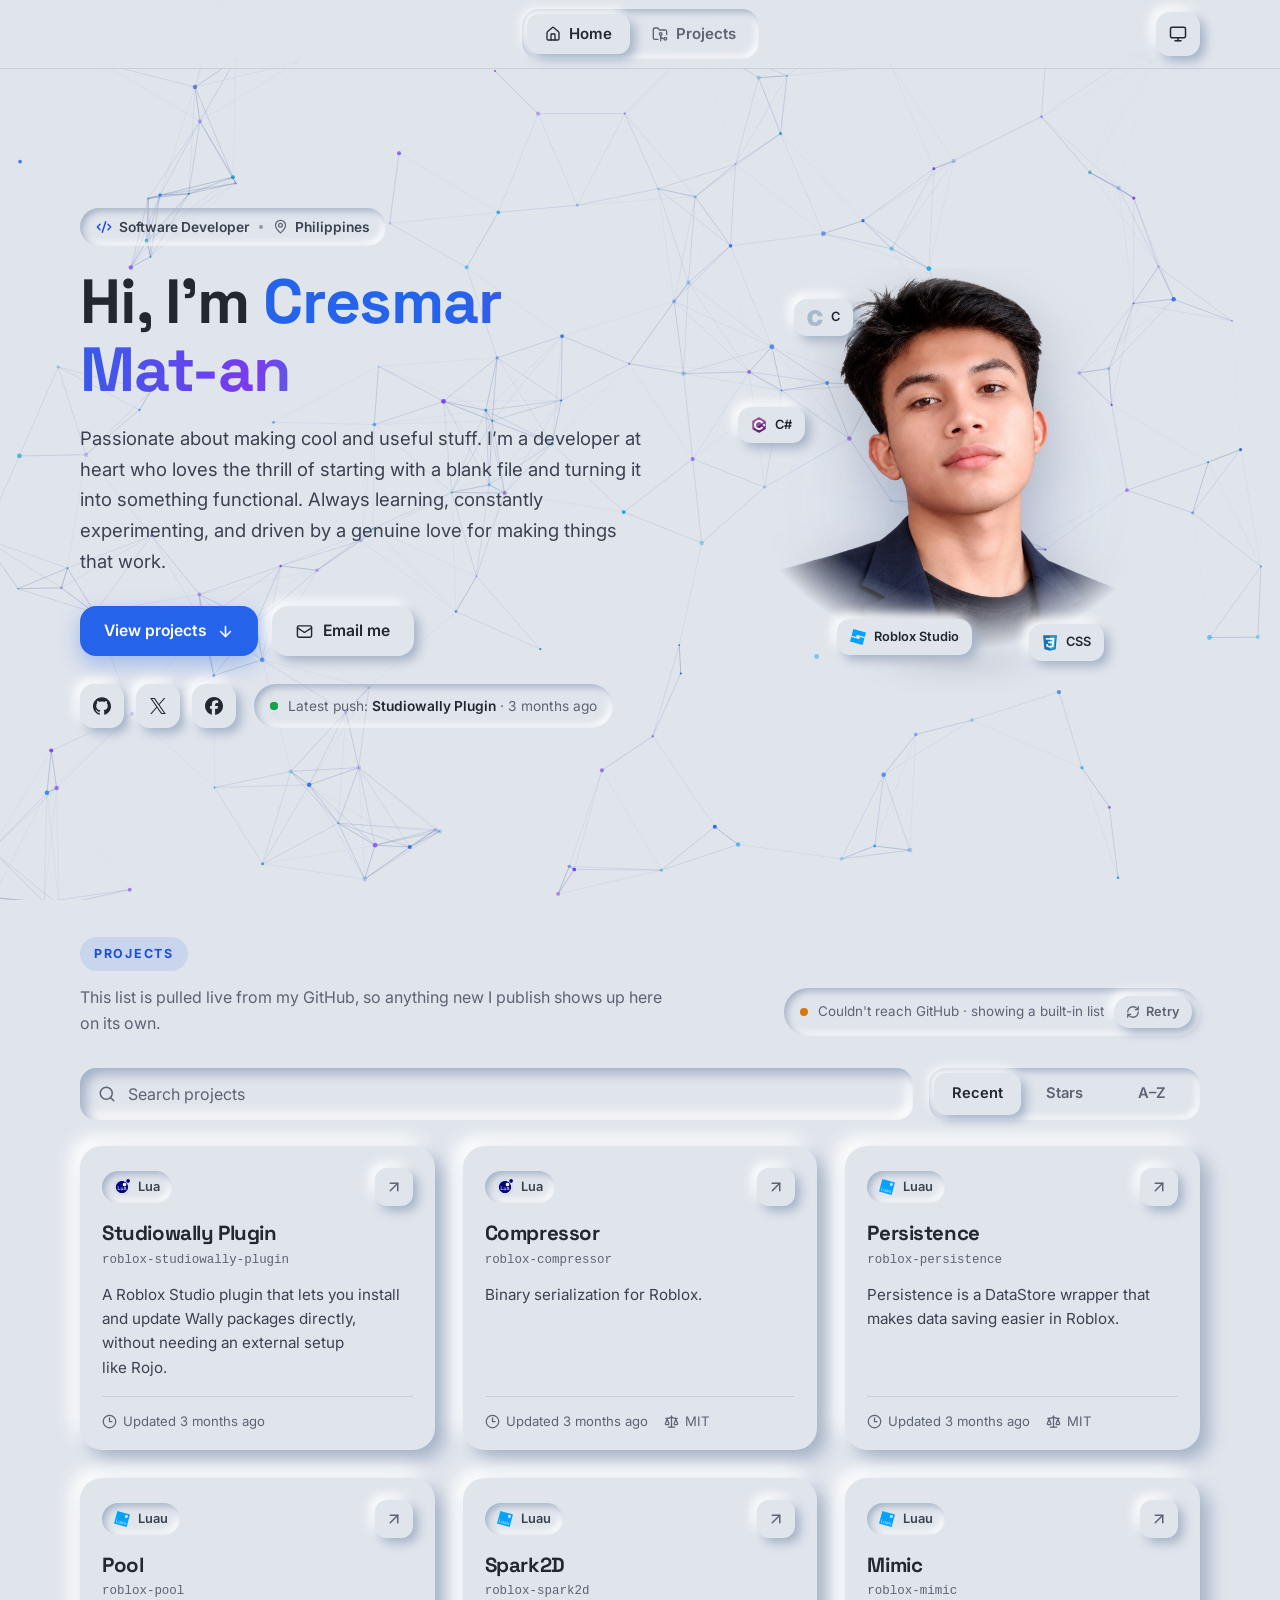
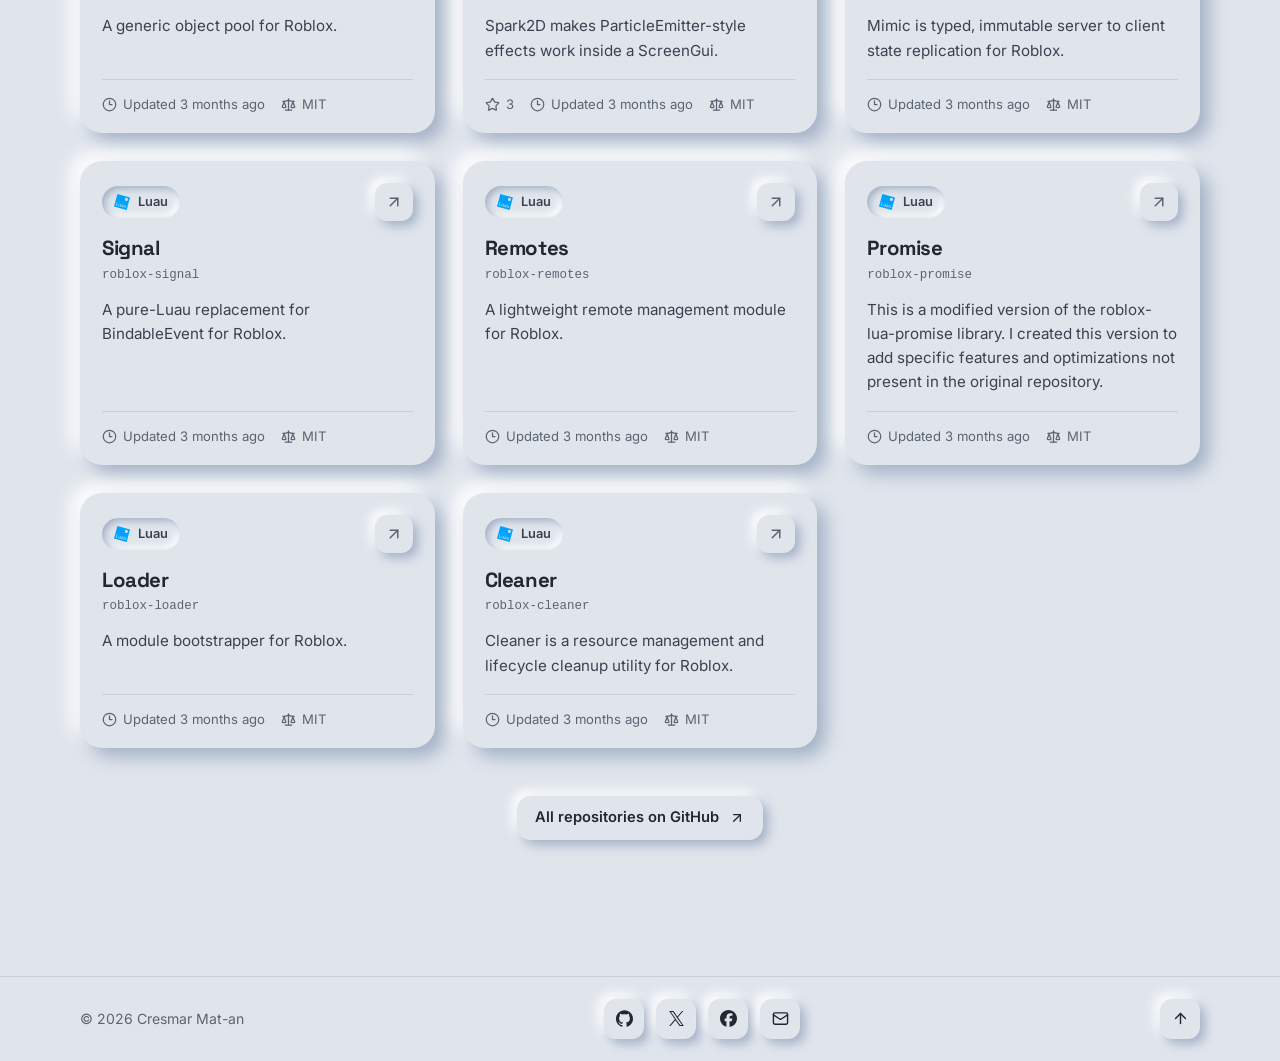
==== index.html @ 5bed0cc5 "Update portfolio assets and documentation: replace portrait and icons, add versioning to asset URLs" ====
<!DOCTYPE html>
<html lang="en" data-theme="auto">
<head>
  <meta charset="UTF-8" />
  <meta name="viewport" content="width=device-width, initial-scale=1.0, viewport-fit=cover" />
  <title>Cresmar Mat-an</title>
  <meta name="description" content="Cresmar Mat-an is a builder from the Philippines, publishing small open-source stuff. Projects sync live from GitHub." />
  <meta name="author" content="Cresmar Mat-an" />
  <link rel="canonical" href="https://cresmarmat-an.github.io/" />
  <meta name="theme-color" content="#E0E5EC" media="(prefers-color-scheme: light)" />
  <meta name="theme-color" content="#22262F" media="(prefers-color-scheme: dark)" />
  <meta name="color-scheme" content="light dark" />
  <meta property="og:type" content="website" />
  <meta property="og:url" content="https://cresmarmat-an.github.io/" />
  <meta property="og:title" content="Cresmar Mat-an" />
  <meta property="og:description" content="Passionate about programming and building cool, useful stuff out of pure curiosity." />
  <meta property="og:image" content="https://cresmarmat-an.github.io/assets/img/og.jpg" />
  <meta property="og:image:width" content="1200" />
  <meta property="og:image:height" content="630" />
  <meta name="twitter:card" content="summary_large_image" />
  <meta name="twitter:creator" content="@CresmarMain" />
  <link rel="icon" type="image/png" sizes="32x32" href="assets/img/icon-32.png?v=20261022" />
  <link rel="icon" type="image/png" sizes="192x192" href="assets/img/icon-192.png?v=20261022" />
  <link rel="apple-touch-icon" href="assets/img/icon-180.png?v=20261022" />
  <link rel="preconnect" href="https://api.github.com" crossorigin />
  <link rel="preconnect" href="https://fonts.googleapis.com" />
  <link rel="preconnect" href="https://fonts.gstatic.com" crossorigin />
  <link href="https://fonts.googleapis.com/css2?family=Inter:wght@400;500;600&family=Space+Grotesk:wght@500;600;700&display=swap" rel="stylesheet" />
  <link rel="stylesheet" href="css/styles.css" />
  <script>
    // apply the saved theme before first paint so there's no flash
    document.documentElement.classList.add("js");
    try { document.documentElement.dataset.theme = localStorage.getItem("cm-theme") || "auto"; } catch (e) {}
  </script>
  <script type="application/ld+json">
    {
      "@context": "https://schema.org",
      "@type": "Person",
      "name": "Cresmar Mat-an",
      "url": "https://cresmarmat-an.github.io/",
      "image": "https://cresmarmat-an.github.io/assets/img/profile.png?v=20261022",
      "jobTitle": "Builder",
      "knowsAbout": ["Luau", "Roblox", "C++", "Rust", "Web Development"],
      "address": { "@type": "PostalAddress", "addressCountry": "PH" },
      "sameAs": ["https://github.com/cresmarmat-an", "https://x.com/CresmarMain", "https://www.facebook.com/cresmar.mat.an.2024/"]
    }
  </script>
</head>
<body>
  <a class="skip-link" href="#main">Skip to content</a>
  <div id="progress" aria-hidden="true"></div>
  <canvas id="bg-canvas" aria-hidden="true"></canvas>

  <header class="nav">
    <div class="container nav-inner">
      <nav class="nav-links" aria-label="Primary">
        <a href="#home" class="nav-link active" aria-current="true">
          <svg width="16" height="16" viewBox="0 0 24 24" fill="none" stroke="currentColor" stroke-width="2" stroke-linecap="round" stroke-linejoin="round" aria-hidden="true"><path d="M15 21v-8a1 1 0 0 0-1-1h-4a1 1 0 0 0-1 1v8"/><path d="M3 10a2 2 0 0 1 .709-1.528l7-6a2 2 0 0 1 2.582 0l7 6A2 2 0 0 1 21 10v9a2 2 0 0 1-2 2H5a2 2 0 0 1-2-2z"/></svg>
          Home
        </a>
        <a href="#projects" class="nav-link">
          <svg width="16" height="16" viewBox="0 0 24 24" fill="none" stroke="currentColor" stroke-width="2" stroke-linecap="round" stroke-linejoin="round" aria-hidden="true"><path d="M18 19a5 5 0 0 1-5-5v8"/><path d="M9 20H4a2 2 0 0 1-2-2V5a2 2 0 0 1 2-2h3.9a2 2 0 0 1 1.69.9l.81 1.2a2 2 0 0 0 1.67.9H20a2 2 0 0 1 2 2v5"/><circle cx="13" cy="12" r="2"/><circle cx="20" cy="19" r="2"/></svg>
          Projects
        </a>
      </nav>
      <button id="theme-toggle" class="icon-btn theme-btn" type="button" aria-label="Color theme: system">
        <svg class="ti ti-auto" width="18" height="18" viewBox="0 0 24 24" fill="none" stroke="currentColor" stroke-width="2" stroke-linecap="round" stroke-linejoin="round" aria-hidden="true"><rect width="20" height="14" x="2" y="3" rx="2"/><line x1="8" x2="16" y1="21" y2="21"/><line x1="12" x2="12" y1="17" y2="21"/></svg>
        <svg class="ti ti-light" width="18" height="18" viewBox="0 0 24 24" fill="none" stroke="currentColor" stroke-width="2" stroke-linecap="round" stroke-linejoin="round" aria-hidden="true"><circle cx="12" cy="12" r="4"/><path d="M12 2v2"/><path d="M12 20v2"/><path d="m4.93 4.93 1.41 1.41"/><path d="m17.66 17.66 1.41 1.41"/><path d="M2 12h2"/><path d="M20 12h2"/><path d="m6.34 17.66-1.41 1.41"/><path d="m19.07 4.93-1.41 1.41"/></svg>
        <svg class="ti ti-dark" width="18" height="18" viewBox="0 0 24 24" fill="none" stroke="currentColor" stroke-width="2" stroke-linecap="round" stroke-linejoin="round" aria-hidden="true"><path d="M20.985 12.486a9 9 0 1 1-9.473-9.472c.405-.022.617.46.402.803a6 6 0 0 0 8.268 8.268c.344-.215.825-.004.803.401"/></svg>
      </button>
    </div>
  </header>

  <main id="main">
    <!-- HOME -->
    <section class="hero container" id="home" aria-labelledby="home-title">
      <div class="hero-text">
        <p class="eyebrow reveal">
          <span class="eyebrow-item"><svg class="eyebrow-code" width="16" height="16" viewBox="0 0 24 24" fill="none" stroke="currentColor" stroke-width="2.2" stroke-linecap="round" stroke-linejoin="round" aria-hidden="true"><path d="m18 16 4-4-4-4"/><path d="m6 8-4 4 4 4"/><path d="m14.5 4-5 16"/></svg>Software Developer</span>
          <span class="eyebrow-sep" aria-hidden="true"></span>
          <span class="eyebrow-item"><svg width="15" height="15" viewBox="0 0 24 24" fill="none" stroke="currentColor" stroke-width="2" stroke-linecap="round" stroke-linejoin="round" aria-hidden="true"><path d="M20 10c0 4.993-5.539 10.193-7.399 11.799a1 1 0 0 1-1.202 0C9.539 20.193 4 14.993 4 10a8 8 0 0 1 16 0"/><circle cx="12" cy="10" r="3"/></svg>Philippines</span>
        </p>
        <h1 class="reveal" id="home-title">Hi, I'm <span class="accent">Cresmar <span class="nowrap">Mat-an</span></span></h1>
        <p class="bio reveal">Passionate about making cool and useful stuff. I’m a developer at heart who loves the thrill of starting with a blank file and turning it into something functional. Always learning, constantly experimenting, and driven by a genuine love for making things that work.</p>
        <div class="cta-row reveal">
          <a class="btn btn-primary" href="#projects">
            View projects
            <svg width="17" height="17" viewBox="0 0 24 24" fill="none" stroke="currentColor" stroke-width="2.2" stroke-linecap="round" stroke-linejoin="round" aria-hidden="true"><path d="M12 5v14"/><path d="m19 12-7 7-7-7"/></svg>
          </a>
          <a class="btn btn-soft" href="mailto:main.cresmar@gmail.com">
            <svg width="17" height="17" viewBox="0 0 24 24" fill="none" stroke="currentColor" stroke-width="2" stroke-linecap="round" stroke-linejoin="round" aria-hidden="true"><path d="m22 7-8.991 5.727a2 2 0 0 1-2.009 0L2 7"/><rect x="2" y="4" width="20" height="16" rx="2"/></svg>
            Email me
          </a>
        </div>
        <div class="hero-meta reveal">
          <ul class="socials" aria-label="Elsewhere">
            <li><a class="icon-btn" href="https://github.com/cresmarmat-an" target="_blank" rel="noopener" aria-label="GitHub"><svg width="18" height="18" viewBox="0 0 24 24" fill="currentColor" aria-hidden="true"><path d="M12 .297c-6.63 0-12 5.373-12 12 0 5.303 3.438 9.8 8.205 11.385.6.113.82-.258.82-.577 0-.285-.01-1.04-.015-2.04-3.338.724-4.042-1.61-4.042-1.61C4.422 18.07 3.633 17.7 3.633 17.7c-1.087-.744.084-.729.084-.729 1.205.084 1.838 1.236 1.838 1.236 1.07 1.835 2.809 1.305 3.495.998.108-.776.417-1.305.76-1.605-2.665-.3-5.466-1.332-5.466-5.93 0-1.31.465-2.38 1.235-3.22-.135-.303-.54-1.523.105-3.176 0 0 1.005-.322 3.3 1.23.96-.267 1.98-.399 3-.405 1.02.006 2.04.138 3 .405 2.28-1.552 3.285-1.23 3.285-1.23.645 1.653.24 2.873.12 3.176.765.84 1.23 1.91 1.23 3.22 0 4.61-2.805 5.625-5.475 5.92.42.36.81 1.096.81 2.22 0 1.606-.015 2.896-.015 3.286 0 .315.21.69.825.57C20.565 22.092 24 17.592 24 12.297c0-6.627-5.373-12-12-12"/></svg></a></li>
            <li><a class="icon-btn" href="https://x.com/CresmarMain" target="_blank" rel="noopener" aria-label="X (Twitter)"><svg width="16" height="16" viewBox="0 0 24 24" fill="currentColor" aria-hidden="true"><path d="M14.234 10.162 22.977 0h-2.072l-7.591 8.824L7.251 0H.258l9.168 13.343L.258 24H2.33l8.016-9.318L16.749 24h6.993zm-2.837 3.299-.929-1.329L3.076 1.56h3.182l5.965 8.532.929 1.329 7.754 11.09h-3.182z"/></svg></a></li>
            <li><a class="icon-btn" href="https://www.facebook.com/cresmar.mat.an.2024/" target="_blank" rel="noopener" aria-label="Facebook"><svg width="18" height="18" viewBox="0 0 24 24" fill="currentColor" aria-hidden="true"><path d="M9.101 23.691v-7.98H6.627v-3.667h2.474v-1.58c0-4.085 1.848-5.978 5.858-5.978.401 0 .955.042 1.468.103a8.68 8.68 0 0 1 1.141.195v3.325a8.623 8.623 0 0 0-.653-.036 26.805 26.805 0 0 0-.733-.009c-.707 0-1.259.096-1.675.309a1.686 1.686 0 0 0-.679.622c-.258.42-.374.995-.374 1.752v1.297h3.919l-.386 2.103-.287 1.564h-3.246v8.245C19.396 23.238 24 18.179 24 12.044c0-6.627-5.373-12-12-12s-12 5.373-12 12c0 5.628 3.874 10.35 9.101 11.647Z"/></svg></a></li>
          </ul>
          <a class="latest" id="latest" href="https://github.com/cresmarmat-an?tab=repositories" target="_blank" rel="noopener" hidden>
            <span class="live-dot" aria-hidden="true"></span>
            <span class="latest-text">Latest<span class="hide-xs"> push</span>: <strong id="latest-name"></strong> <span class="latest-when" id="latest-when"></span></span>
          </a>
        </div>
      </div>

      <div class="hero-photo reveal">
        <div class="photo-blend">
          <picture>
            <source srcset="assets/img/profile.webp?v=20261022" type="image/webp" />
            <img src="assets/img/profile.png?v=20261022" alt="Portrait of Cresmar Mat-an" width="720" height="720" fetchpriority="high" />
          </picture>
        </div>
        <span class="tech-chip"><img src="assets/img/icons/luau.svg" alt="" width="16" height="16" />Luau</span>
        <span class="tech-chip"><img src="assets/img/icons/roblox-studio.svg" alt="" width="16" height="16" />Roblox Studio</span>
        <span class="tech-chip"><img class="icon-mono" src="assets/img/icons/lua-original.svg" alt="" width="16" height="16" />Lua</span>
        <span class="tech-chip"><img src="assets/img/icons/git-original.svg" alt="" width="16" height="16" />Git</span>
        <span class="tech-chip"><img src="assets/img/icons/javascript-original.svg" alt="" width="16" height="16" />JavaScript</span>
        <span class="tech-chip"><img src="assets/img/icons/nodejs-original.svg" alt="" width="16" height="16" />Node.js</span>
        <span class="tech-chip"><img src="assets/img/icons/python-original.svg" alt="" width="16" height="16" />Python</span>
        <span class="tech-chip"><img src="assets/img/icons/html5-original.svg" alt="" width="16" height="16" />HTML</span>
        <span class="tech-chip"><img src="assets/img/icons/css3-original.svg" alt="" width="16" height="16" />CSS</span>
        <span class="tech-chip"><img src="assets/img/icons/c-original.svg" alt="" width="16" height="16" />C</span>
        <span class="tech-chip"><img src="assets/img/icons/csharp-original.svg" alt="" width="16" height="16" />C#</span>
        <span class="tech-chip"><img src="assets/img/icons/cplusplus-original.svg" alt="" width="16" height="16" />C++</span>
        <span class="tech-chip"><img class="icon-mono" src="assets/img/icons/rust-original.svg" alt="" width="16" height="16" />Rust</span>
      </div>
    </section>

    <!-- PROJECTS -->
    <section class="section container" id="projects" aria-labelledby="projects-title">
      <div class="section-head">
        <div class="section-copy reveal">
          <p class="section-tag">Projects</p>
          <p class="section-sub">This list is pulled live from my GitHub, so anything new I publish shows up here on its own.</p>
        </div>
        <p class="sync reveal" id="sync" role="status">
          <span class="sync-dot" aria-hidden="true"></span>
          <span id="sync-text">Checking GitHub…</span>
          <button class="sync-retry" id="sync-retry" type="button" hidden>
            <svg width="14" height="14" viewBox="0 0 24 24" fill="none" stroke="currentColor" stroke-width="2.2" stroke-linecap="round" stroke-linejoin="round" aria-hidden="true"><path d="M3 12a9 9 0 0 1 9-9 9.75 9.75 0 0 1 6.74 2.74L21 8"/><path d="M21 3v5h-5"/><path d="M21 12a9 9 0 0 1-9 9 9.75 9.75 0 0 1-6.74-2.74L3 16"/><path d="M8 16H3v5"/></svg>
            Retry
          </button>
        </p>
      </div>

      <div class="toolbar reveal">
        <label class="search">
          <svg width="18" height="18" viewBox="0 0 24 24" fill="none" stroke="currentColor" stroke-width="2" stroke-linecap="round" stroke-linejoin="round" aria-hidden="true"><path d="m21 21-4.34-4.34"/><circle cx="11" cy="11" r="8"/></svg>
          <span class="sr-only">Search projects</span>
          <input id="search" type="search" placeholder="Search projects" autocomplete="off" spellcheck="false" enterkeyhint="search" />
          <button class="search-clear" id="search-clear" type="button" aria-label="Clear search" hidden>
            <svg width="16" height="16" viewBox="0 0 24 24" fill="none" stroke="currentColor" stroke-width="2.2" stroke-linecap="round" stroke-linejoin="round" aria-hidden="true"><path d="M18 6 6 18"/><path d="m6 6 12 12"/></svg>
          </button>
        </label>
        <fieldset class="seg" id="sort" data-i="0">
          <legend class="sr-only">Sort projects</legend>
          <span class="seg-thumb" aria-hidden="true"></span>
          <input type="radio" name="sort" id="sort-recent" value="recent" checked /><label for="sort-recent">Recent</label>
          <input type="radio" name="sort" id="sort-stars" value="stars" /><label for="sort-stars">Stars</label>
          <input type="radio" name="sort" id="sort-name" value="name" /><label for="sort-name">A–Z</label>
        </fieldset>
      </div>

      <div class="proj-grid" id="projects-grid" aria-busy="true">
        <div class="proj-card skeleton" aria-hidden="true"><i></i><i></i><i></i><i></i></div>
        <div class="proj-card skeleton" aria-hidden="true"><i></i><i></i><i></i><i></i></div>
        <div class="proj-card skeleton" aria-hidden="true"><i></i><i></i><i></i><i></i></div>
      </div>
      <noscript><p class="section-sub">Projects load from GitHub with JavaScript. You can also <a href="https://github.com/cresmarmat-an?tab=repositories">browse them on GitHub</a>.</p></noscript>
      <div class="empty" id="empty" hidden>
        <p>No projects match <strong id="empty-q"></strong>.</p>
        <button class="btn btn-soft btn-sm" id="empty-clear" type="button">Clear search</button>
      </div>
      <p class="more reveal">
        <a class="btn btn-soft btn-sm" href="https://github.com/cresmarmat-an?tab=repositories" target="_blank" rel="noopener">
          All repositories on GitHub
          <svg width="16" height="16" viewBox="0 0 24 24" fill="none" stroke="currentColor" stroke-width="2" stroke-linecap="round" stroke-linejoin="round" aria-hidden="true"><path d="M7 7h10v10"/><path d="M7 17 17 7"/></svg>
        </a>
      </p>
    </section>
  </main>

  <footer class="footer">
    <div class="container footer-inner">
      <p class="footer-copy">© <span id="year">2026</span> Cresmar Mat-an</p>
      <ul class="footer-links" aria-label="Contact and profiles">
        <li><a class="icon-btn icon-sm" href="https://github.com/cresmarmat-an" target="_blank" rel="noopener" aria-label="GitHub"><svg width="17" height="17" viewBox="0 0 24 24" fill="currentColor" aria-hidden="true"><path d="M12 .297c-6.63 0-12 5.373-12 12 0 5.303 3.438 9.8 8.205 11.385.6.113.82-.258.82-.577 0-.285-.01-1.04-.015-2.04-3.338.724-4.042-1.61-4.042-1.61C4.422 18.07 3.633 17.7 3.633 17.7c-1.087-.744.084-.729.084-.729 1.205.084 1.838 1.236 1.838 1.236 1.07 1.835 2.809 1.305 3.495.998.108-.776.417-1.305.76-1.605-2.665-.3-5.466-1.332-5.466-5.93 0-1.31.465-2.38 1.235-3.22-.135-.303-.54-1.523.105-3.176 0 0 1.005-.322 3.3 1.23.96-.267 1.98-.399 3-.405 1.02.006 2.04.138 3 .405 2.28-1.552 3.285-1.23 3.285-1.23.645 1.653.24 2.873.12 3.176.765.84 1.23 1.91 1.23 3.22 0 4.61-2.805 5.625-5.475 5.92.42.36.81 1.096.81 2.22 0 1.606-.015 2.896-.015 3.286 0 .315.21.69.825.57C20.565 22.092 24 17.592 24 12.297c0-6.627-5.373-12-12-12"/></svg></a></li>
        <li><a class="icon-btn icon-sm" href="https://x.com/CresmarMain" target="_blank" rel="noopener" aria-label="X (Twitter)"><svg width="15" height="15" viewBox="0 0 24 24" fill="currentColor" aria-hidden="true"><path d="M14.234 10.162 22.977 0h-2.072l-7.591 8.824L7.251 0H.258l9.168 13.343L.258 24H2.33l8.016-9.318L16.749 24h6.993zm-2.837 3.299-.929-1.329L3.076 1.56h3.182l5.965 8.532.929 1.329 7.754 11.09h-3.182z"/></svg></a></li>
        <li><a class="icon-btn icon-sm" href="https://www.facebook.com/cresmar.mat.an.2024/" target="_blank" rel="noopener" aria-label="Facebook"><svg width="17" height="17" viewBox="0 0 24 24" fill="currentColor" aria-hidden="true"><path d="M9.101 23.691v-7.98H6.627v-3.667h2.474v-1.58c0-4.085 1.848-5.978 5.858-5.978.401 0 .955.042 1.468.103a8.68 8.68 0 0 1 1.141.195v3.325a8.623 8.623 0 0 0-.653-.036 26.805 26.805 0 0 0-.733-.009c-.707 0-1.259.096-1.675.309a1.686 1.686 0 0 0-.679.622c-.258.42-.374.995-.374 1.752v1.297h3.919l-.386 2.103-.287 1.564h-3.246v8.245C19.396 23.238 24 18.179 24 12.044c0-6.627-5.373-12-12-12s-12 5.373-12 12c0 5.628 3.874 10.35 9.101 11.647Z"/></svg></a></li>
        <li><a class="icon-btn icon-sm" href="mailto:main.cresmar@gmail.com" aria-label="Email"><svg width="17" height="17" viewBox="0 0 24 24" fill="none" stroke="currentColor" stroke-width="2" stroke-linecap="round" stroke-linejoin="round" aria-hidden="true"><path d="m22 7-8.991 5.727a2 2 0 0 1-2.009 0L2 7"/><rect x="2" y="4" width="20" height="16" rx="2"/></svg></a></li>
      </ul>
      <a class="icon-btn icon-sm to-top" href="#home" aria-label="Back to top"><svg width="17" height="17" viewBox="0 0 24 24" fill="none" stroke="currentColor" stroke-width="2" stroke-linecap="round" stroke-linejoin="round" aria-hidden="true"><path d="m5 12 7-7 7 7"/><path d="M12 19V5"/></svg></a>
    </div>
  </footer>

  <script src="js/particles.js" defer></script>
  <script src="js/main.js" defer></script>
</body>
</html>
---- css/styles.css ----
/* Cresmar Mat-an - soft neumorphism: raised surfaces that press in, inset tracks for controls */
:root{
  --ease-out:cubic-bezier(.23,1,.32,1);
  --radius:22px; --radius-md:18px; --radius-sm:14px;
  --gutter:clamp(16px,4vw,32px);
  --nav-h:68px;
  --font:Inter,system-ui,-apple-system,"Segoe UI",Roboto,sans-serif;
  --font-display:"Space Grotesk",Inter,system-ui,sans-serif;
  --font-mono:ui-monospace,SFMono-Regular,Menlo,Consolas,"Liberation Mono",monospace;

  --bg:#E0E5EC; --card:#E0E5EC;
  --text:#23272F; --text-2:#3A4250; --muted:#5B6472;
  --accent:#2563EB; --accent-ink:#1D4ED8; --on-accent:#fff;
  --accent-soft:rgba(37,99,235,.12); --accent-glow:rgba(37,99,235,.35);
  --ok:#16A34A; --warn:#D97706;
  --line:rgba(120,132,152,.22);
  --nav-bg:rgba(224,229,236,.8);
  --sd:#A3B1C6; --sl:#FFFFFF;

  --shadow-out:9px 9px 18px var(--sd),-9px -9px 18px var(--sl);
  --shadow-hover:12px 12px 26px var(--sd),-12px -12px 26px var(--sl);
  --shadow-sm:5px 5px 11px var(--sd),-5px -5px 11px var(--sl);
  --shadow-sm-hover:7px 7px 16px var(--sd),-7px -7px 16px var(--sl);
  --shadow-in:inset 6px 6px 12px var(--sd),inset -6px -6px 12px var(--sl);
  --shadow-in-sm:inset 3px 3px 7px var(--sd),inset -3px -3px 7px var(--sl);
  color-scheme:light;
}
@media(prefers-color-scheme:dark){
  :root[data-theme="auto"]{
    --bg:#22262F; --card:#22262F;
    --text:#E9EDF4; --text-2:#C7CEDA; --muted:#9AA3B5;
    --accent:#60A5FA; --accent-ink:#7DB6FB; --on-accent:#0B1220;
    --accent-soft:rgba(96,165,250,.16); --accent-glow:rgba(96,165,250,.28);
    --ok:#4ADE80; --warn:#FBBF24;
    --line:rgba(150,162,184,.16);
    --nav-bg:rgba(34,38,47,.8);
    --sd:#14171D; --sl:#343A46;
    color-scheme:dark;
  }
}
:root[data-theme="dark"]{
  --bg:#22262F; --card:#22262F;
  --text:#E9EDF4; --text-2:#C7CEDA; --muted:#9AA3B5;
  --accent:#60A5FA; --accent-ink:#7DB6FB; --on-accent:#0B1220;
  --accent-soft:rgba(96,165,250,.16); --accent-glow:rgba(96,165,250,.28);
  --ok:#4ADE80; --warn:#FBBF24;
  --line:rgba(150,162,184,.16);
  --nav-bg:rgba(34,38,47,.8);
  --sd:#14171D; --sl:#343A46;
  color-scheme:dark;
}
/* shallower shadows on small screens so cards don't bleed into the gutters */
@media(max-width:600px){
  :root{
    --shadow-out:6px 6px 13px var(--sd),-6px -6px 13px var(--sl);
    --shadow-hover:8px 8px 18px var(--sd),-8px -8px 18px var(--sl);
    --shadow-sm:4px 4px 9px var(--sd),-4px -4px 9px var(--sl);
    --shadow-in:inset 4px 4px 9px var(--sd),inset -4px -4px 9px var(--sl);
    --radius:20px;
  }
}

/* base */
*,*::before,*::after{box-sizing:border-box}
[hidden]{display:none !important}
html{scroll-behavior:smooth;scroll-padding-top:calc(var(--nav-h) + 16px);-webkit-text-size-adjust:100%;text-size-adjust:100%;overflow-x:hidden;overflow-x:clip}
body{
  margin:0;min-height:100vh;min-height:100dvh;display:flex;flex-direction:column;
  background:var(--bg);color:var(--text);
  font-family:var(--font);font-size:16px;line-height:1.6;
  -webkit-font-smoothing:antialiased;-moz-osx-font-smoothing:grayscale;
  overflow-x:hidden;overflow-x:clip;
  transition:background-color 250ms var(--ease-out),color 250ms var(--ease-out);
}
main{flex:1 0 auto}
img{max-width:100%;height:auto}
h1,h2,h3{font-family:var(--font-display);letter-spacing:-.02em;line-height:1.1;margin:0 0 12px;text-wrap:balance}
h1{font-size:clamp(2.35rem,1.3rem + 4.4vw,3.9rem)}
h2{font-size:clamp(1.75rem,1.25rem + 2vw,2.5rem)}
p{text-wrap:pretty}
a{color:inherit}
button,input{font:inherit;color:inherit}
.accent{color:var(--accent)}
.muted{color:var(--muted)}
.nowrap{white-space:nowrap}
.container{width:min(1120px,100% - 2 * var(--gutter) - env(safe-area-inset-left,0px) - env(safe-area-inset-right,0px));margin-inline:auto;position:relative;z-index:1}
.sr-only{position:absolute;width:1px;height:1px;padding:0;margin:-1px;overflow:hidden;clip:rect(0,0,0,0);white-space:nowrap;border:0}
.skip-link{position:fixed;top:-60px;left:16px;z-index:99;background:var(--accent);color:var(--on-accent);padding:10px 16px;border-radius:12px;font-weight:600;text-decoration:none;transition:top 200ms var(--ease-out)}
.skip-link:focus{top:12px}
::selection{background:var(--accent);color:var(--on-accent)}
:focus-visible{outline:3px solid var(--accent);outline-offset:3px;border-radius:10px}

/* particle field + scroll progress */
#bg-canvas{position:fixed;inset:0;width:100%;height:100%;z-index:0;pointer-events:none;display:block}
#progress{position:fixed;top:0;left:0;right:0;height:3px;z-index:60;background:linear-gradient(90deg,var(--accent),#7C3AED,#06B6D4);transform-origin:0 50%;transform:scaleX(0);pointer-events:none}

/* dark-on-transparent icons get lifted in dark mode */
:root[data-theme="dark"] .icon-mono{filter:invert(1) hue-rotate(180deg) brightness(1.1)}
@media(prefers-color-scheme:dark){:root[data-theme="auto"] .icon-mono{filter:invert(1) hue-rotate(180deg) brightness(1.1)}}

/* nav: inset track, the current section's link sits raised inside it */
.nav{position:sticky;top:0;z-index:50;padding-top:env(safe-area-inset-top,0px);background:var(--nav-bg);-webkit-backdrop-filter:blur(14px) saturate(1.2);backdrop-filter:blur(14px) saturate(1.2);border-bottom:1px solid var(--line)}
.nav-inner{display:grid;grid-template-columns:1fr auto 1fr;align-items:center;gap:12px;min-height:var(--nav-h)}
.nav-links{grid-column:2;display:flex;gap:4px;padding:5px;border-radius:17px;box-shadow:var(--shadow-in-sm)}
.nav-link{display:inline-flex;align-items:center;gap:8px;min-height:40px;padding:8px 18px;border-radius:12px;text-decoration:none;font-weight:600;font-size:.94rem;color:var(--muted);transition:color 180ms var(--ease-out),box-shadow 220ms var(--ease-out),background-color 220ms var(--ease-out)}
.nav-link svg{flex-shrink:0}
.nav-link:hover{color:var(--text)}
.nav-link.active{color:var(--text);background:var(--card);box-shadow:var(--shadow-sm)}
.nav-link:active{box-shadow:var(--shadow-in-sm)}
.theme-btn{grid-column:3;justify-self:end}
.ti{display:none}
:root[data-theme="auto"] .ti-auto,:root[data-theme="light"] .ti-light,:root[data-theme="dark"] .ti-dark{display:block}
:root:not([data-theme]) .ti-auto{display:block}

/* buttons */
.icon-btn{display:inline-flex;align-items:center;justify-content:center;flex-shrink:0;width:44px;height:44px;padding:0;border:0;border-radius:14px;background:var(--card);box-shadow:var(--shadow-sm);color:var(--text);cursor:pointer;text-decoration:none;transition:transform 150ms var(--ease-out),box-shadow 220ms var(--ease-out),color 180ms var(--ease-out)}
.icon-btn:active{transform:scale(.94);box-shadow:var(--shadow-in-sm)}
.icon-sm{width:40px;height:40px;border-radius:12px}
.btn{display:inline-flex;align-items:center;justify-content:center;gap:10px;min-height:50px;padding:12px 24px;border:0;border-radius:16px;font-weight:600;font-size:.98rem;line-height:1.2;text-decoration:none;cursor:pointer;white-space:nowrap;transition:transform 150ms var(--ease-out),box-shadow 220ms var(--ease-out),filter 200ms var(--ease-out),color 180ms var(--ease-out)}
.btn svg{flex-shrink:0}
.btn:active{transform:scale(.97)}
.btn-primary{background:var(--accent);color:var(--on-accent);box-shadow:0 8px 22px var(--accent-glow)}
.btn-soft{background:var(--card);color:var(--text);box-shadow:var(--shadow-sm)}
.btn-soft:active{box-shadow:var(--shadow-in-sm)}
.btn-sm{min-height:44px;padding:10px 18px;font-size:.92rem;border-radius:14px}
@media(hover:hover) and (pointer:fine){
  .icon-btn:hover{transform:translateY(-2px);box-shadow:var(--shadow-sm-hover);color:var(--accent)}
  .icon-btn:active{transform:scale(.94);box-shadow:var(--shadow-in-sm)}
  .btn-primary:hover{transform:translateY(-2px);box-shadow:0 14px 32px var(--accent-glow);filter:saturate(1.15) brightness(1.04)}
  .btn-soft:hover{transform:translateY(-2px);box-shadow:var(--shadow-sm-hover)}
  .btn:active{transform:scale(.97)}
  .btn-soft:active{box-shadow:var(--shadow-in-sm)}
}

/* hero */
.hero{display:grid;grid-template-columns:minmax(0,1.08fr) minmax(0,.92fr);gap:clamp(28px,5vw,64px);align-items:center;padding:clamp(40px,7vh,80px) 0 clamp(28px,5vh,56px);min-height:min(calc(100vh - var(--nav-h)),780px);min-height:min(calc(100svh - var(--nav-h)),780px)}
.eyebrow{display:inline-flex;align-items:center;justify-content:center;flex-wrap:wrap;gap:4px 10px;margin:0 0 22px;padding:8px 16px;border-radius:20px;box-shadow:var(--shadow-in-sm);font-size:.86rem;font-weight:600;color:var(--text-2)}
.eyebrow-item{display:inline-flex;align-items:center;gap:7px;white-space:nowrap}
.eyebrow img,.eyebrow svg{flex-shrink:0}
.eyebrow svg{color:var(--muted)}
.eyebrow .eyebrow-code{color:var(--accent-ink)}
.eyebrow-sep{width:4px;height:4px;border-radius:50%;background:var(--muted);opacity:.6}
.hero h1{margin-bottom:18px}
.bio{font-size:clamp(1.02rem,.96rem + .3vw,1.16rem);line-height:1.65;color:var(--text-2);max-width:54ch;margin:0}
.cta-row{display:flex;flex-wrap:wrap;gap:14px;margin-top:30px}
.hero-text>*{max-width:100%}
.hero-meta{display:flex;flex-wrap:wrap;align-items:center;gap:14px 18px;margin-top:28px}
.socials{display:flex;gap:12px;margin:0;padding:0;list-style:none}
.latest{display:inline-flex;align-items:center;gap:10px;min-height:44px;min-width:0;max-width:100%;padding:8px 16px;border-radius:999px;box-shadow:var(--shadow-in-sm);font-size:.86rem;color:var(--muted);text-decoration:none;transition:color 180ms var(--ease-out)}
.latest:hover{color:var(--text)}
.latest-text{min-width:0;overflow:hidden;text-overflow:ellipsis;white-space:nowrap}
.latest strong{color:var(--text);font-weight:600}
.live-dot{position:relative;width:8px;height:8px;border-radius:50%;background:var(--ok);flex-shrink:0}
.live-dot::after{content:"";position:absolute;inset:0;border-radius:50%;background:var(--ok);animation:ping 2.4s var(--ease-out) infinite}
@keyframes ping{0%{transform:scale(1);opacity:.55}70%,100%{transform:scale(2.8);opacity:0}}

/* h1 name shimmer */
h1 .accent{background:linear-gradient(100deg,var(--accent) 20%,#7C3AED 42%,#06B6D4 58%,var(--accent) 80%);background-size:220% auto;-webkit-background-clip:text;background-clip:text;color:transparent;-webkit-text-fill-color:transparent;animation:sheen 7s linear infinite}
@keyframes sheen{to{background-position:220% center}}

/* portrait, feathered so it melts into the background */
.hero-photo{position:relative;display:grid;place-items:center;min-height:clamp(320px,40vw,480px);perspective:900px}
.photo-blend{position:relative;z-index:1;animation:bob 7s ease-in-out infinite}
.photo-blend::before{content:"";position:absolute;inset:12% 2% -4%;background:radial-gradient(closest-side,var(--accent-soft),transparent 72%);filter:blur(34px);z-index:-1}
.photo-blend::after{content:"";position:absolute;left:16%;right:16%;bottom:-8px;height:28px;background:radial-gradient(closest-side,rgba(20,30,55,.28),transparent 70%);filter:blur(12px);z-index:-1}
.photo-blend picture{display:block}
.photo-blend img{display:block;width:min(400px,68vw);height:auto;aspect-ratio:1;-webkit-mask-image:radial-gradient(ellipse 74% 68% at 50% 44%,#000 56%,transparent 76%);mask-image:radial-gradient(ellipse 74% 68% at 50% 44%,#000 56%,transparent 76%);filter:drop-shadow(0 18px 30px rgba(20,30,60,.24));transform:rotateX(var(--rx,0deg)) rotateY(var(--ry,0deg));transition:transform 250ms var(--ease-out)}
@keyframes bob{50%{transform:translateY(-10px)}}
.tech-chip{position:absolute;left:0;top:0;z-index:2;display:inline-flex;align-items:center;gap:8px;padding:8px 13px;border-radius:13px;background:var(--card);box-shadow:var(--shadow-sm);font-size:.8rem;font-weight:600;white-space:nowrap;opacity:0;visibility:hidden;pointer-events:none;transition:opacity 450ms var(--ease-out),visibility 450ms}
.tech-chip img{width:16px;height:16px;flex-shrink:0}
.tech-chip.show{opacity:1;visibility:visible}
html:not(.js) .tech-chip,html:not(.js) .skeleton,html:not(.js) .toolbar,html:not(.js) .sync{display:none}
@media(hover:hover) and (pointer:fine){.tech-chip{animation:float 5.5s ease-in-out infinite}}
@keyframes float{50%{translate:0 -8px}}

/* sections */
.section{padding:clamp(48px,8vw,88px) 0}
.section-head{display:flex;flex-wrap:wrap;align-items:flex-end;justify-content:space-between;gap:18px 32px}
.section-copy{max-width:640px}
.section-tag{display:inline-block;margin:0 0 14px;padding:7px 14px;border-radius:999px;background:var(--accent-soft);color:var(--accent-ink);font-size:.78rem;font-weight:700;letter-spacing:.14em;text-transform:uppercase}
.section-sub{margin:0;color:var(--muted);font-size:1rem;max-width:60ch}
.sync{display:inline-flex;align-items:center;gap:10px;margin:0;padding:8px 8px 8px 16px;min-height:44px;border-radius:999px;box-shadow:var(--shadow-in-sm);font-size:.84rem;color:var(--muted)}
.sync:not(:has(.sync-retry:not([hidden]))){padding-right:16px}
.sync-dot{width:8px;height:8px;border-radius:50%;background:var(--muted);flex-shrink:0;animation:breathe 1.2s ease-in-out infinite alternate}
.sync[data-state="live"] .sync-dot{background:var(--ok);animation:none}
.sync[data-state="cached"] .sync-dot,.sync[data-state="limited"] .sync-dot,.sync[data-state="offline"] .sync-dot{background:var(--warn);animation:none}
@keyframes breathe{to{opacity:.3}}
.sync-retry{display:inline-flex;align-items:center;gap:6px;min-height:32px;padding:4px 12px;border:0;border-radius:999px;background:var(--card);box-shadow:var(--shadow-sm);font-size:.8rem;font-weight:600;cursor:pointer}
.sync-retry:active{box-shadow:var(--shadow-in-sm)}

/* toolbar: inset search + segmented sort */
.toolbar{display:flex;flex-wrap:wrap;align-items:center;gap:16px;margin:32px 0 26px}
.search{position:relative;flex:1 1 280px;display:flex;align-items:center;gap:12px;min-height:52px;padding:0 8px 0 18px;border-radius:16px;box-shadow:var(--shadow-in);color:var(--muted);cursor:text}
.search svg{flex-shrink:0}
.search input{flex:1;min-width:0;height:50px;padding:0;border:0;background:none;font-size:1rem;color:var(--text);outline:none;-webkit-appearance:none;appearance:none}
.search input::placeholder{color:var(--muted);opacity:1}
.search input::-webkit-search-cancel-button,.search input::-webkit-search-decoration{-webkit-appearance:none;appearance:none}
.search:focus-within{outline:3px solid var(--accent);outline-offset:3px}
.search-clear{display:inline-flex;align-items:center;justify-content:center;width:36px;height:36px;border:0;border-radius:10px;background:var(--card);box-shadow:var(--shadow-sm);color:var(--muted);cursor:pointer;flex-shrink:0}
.search-clear:active{box-shadow:var(--shadow-in-sm)}
.seg{position:relative;display:grid;grid-template-columns:repeat(3,1fr);margin:0;padding:5px;border:0;border-radius:17px;box-shadow:var(--shadow-in-sm);min-width:0}
.seg legend{position:absolute}
.seg input{position:absolute;opacity:0;width:1px;height:1px;pointer-events:none}
.seg label{position:relative;z-index:1;display:flex;align-items:center;justify-content:center;min-height:42px;padding:8px 18px;border-radius:12px;font-size:.92rem;font-weight:600;color:var(--muted);cursor:pointer;user-select:none;-webkit-user-select:none;transition:color 200ms var(--ease-out)}
.seg label:hover{color:var(--text)}
.seg input:checked+label{color:var(--text)}
.seg input:focus-visible+label{outline:3px solid var(--accent);outline-offset:-3px}
.seg-thumb{position:absolute;top:5px;bottom:5px;left:5px;width:calc((100% - 10px) / 3);border-radius:12px;background:var(--card);box-shadow:var(--shadow-sm);transform:translateX(calc(100% * var(--i,0)));transition:transform 320ms var(--ease-out)}
.seg[data-i="1"]{--i:1} .seg[data-i="2"]{--i:2}

/* project cards */
.proj-grid{display:grid;grid-template-columns:repeat(auto-fill,minmax(min(100%,310px),1fr));gap:clamp(18px,2.4vw,28px)}
.proj-card{position:relative;display:flex;flex-direction:column;gap:12px;min-width:0;padding:22px 22px 18px;border-radius:var(--radius);background:var(--card);box-shadow:var(--shadow-out);transition:box-shadow 240ms var(--ease-out),transform 200ms var(--ease-out)}
.proj-top{display:flex;align-items:center;justify-content:space-between;gap:12px}
.lang-badge{display:inline-flex;align-items:center;gap:8px;min-height:32px;padding:5px 12px;border-radius:999px;box-shadow:var(--shadow-in-sm);font-size:.8rem;font-weight:600;color:var(--text-2)}
.lang-badge img{width:16px;height:16px}
.lang-dot{width:10px;height:10px;border-radius:50%;background:var(--accent)}
.proj-go{display:inline-flex;align-items:center;justify-content:center;width:38px;height:38px;border-radius:12px;box-shadow:var(--shadow-sm);color:var(--muted);flex-shrink:0;transition:color 200ms var(--ease-out),transform 220ms var(--ease-out),box-shadow 220ms var(--ease-out)}
.proj-card h3{margin:4px 0 0;font-size:1.28rem;overflow-wrap:anywhere}
.proj-card h3 a{text-decoration:none;color:inherit;outline:none}
.proj-card h3 a::after{content:"";position:absolute;inset:0;z-index:1;border-radius:inherit}
.proj-card h3 a:focus-visible::after{outline:3px solid var(--accent);outline-offset:4px;border-radius:var(--radius)}
.proj-repo{margin:-6px 0 0;font-family:var(--font-mono);font-size:.78rem;color:var(--muted);overflow:hidden;text-overflow:ellipsis;white-space:nowrap}
.proj-desc{flex:1;margin:0;font-size:.95rem;line-height:1.6;color:var(--text-2)}
.proj-topics{display:flex;flex-wrap:wrap;gap:8px;margin:0;padding:0;list-style:none}
.proj-topics li{padding:3px 10px;border-radius:999px;background:var(--accent-soft);color:var(--accent-ink);font-size:.76rem;font-weight:600}
.proj-meta{display:flex;flex-wrap:wrap;align-items:center;gap:8px 16px;margin:4px 0 0;padding:14px 0 0;border-top:1px solid var(--line);font-size:.82rem;color:var(--muted);list-style:none}
.proj-meta li{display:inline-flex;align-items:center;gap:6px}
.proj-meta svg{flex-shrink:0}
.proj-meta .home-link{position:relative;z-index:2;margin-left:auto;display:inline-flex;align-items:center;gap:6px;min-height:32px;padding:4px 12px;border-radius:999px;box-shadow:var(--shadow-sm);color:var(--text);font-weight:600;text-decoration:none}
.proj-meta .home-link:active{box-shadow:var(--shadow-in-sm)}
.proj-card:active:not(:has(.home-link:active)){box-shadow:var(--shadow-in);transform:scale(.99)}
@media(hover:hover) and (pointer:fine){
  .proj-card:hover{box-shadow:var(--shadow-hover);transform:translateY(-4px)}
  .proj-card:hover .proj-go{color:var(--accent);transform:translate(2px,-2px);box-shadow:var(--shadow-sm-hover)}
  .proj-card:hover h3{color:var(--accent)}
  .proj-card h3{transition:color 180ms var(--ease-out)}
  .proj-card:active:not(:has(.home-link:active)){box-shadow:var(--shadow-in);transform:scale(.99)}
}
.proj-card.archived{opacity:.75}

/* loading placeholders */
.skeleton{min-height:236px;gap:14px}
.skeleton i{display:block;height:14px;border-radius:8px;box-shadow:var(--shadow-in-sm);animation:breathe 1.1s ease-in-out infinite alternate}
.skeleton i:nth-child(1){width:34%;height:30px;border-radius:999px}
.skeleton i:nth-child(2){width:62%;height:22px;margin-top:8px}
.skeleton i:nth-child(3){width:92%}
.skeleton i:nth-child(4){width:70%}

.empty{display:grid;justify-items:center;gap:6px;padding:36px 20px;border-radius:var(--radius);box-shadow:var(--shadow-in);text-align:center;color:var(--muted)}
.empty p{margin:0}
.empty strong{color:var(--text);overflow-wrap:anywhere}
.more{display:flex;justify-content:center;margin:clamp(32px,5vw,48px) 0 0}

/* footer */
.footer{position:relative;z-index:1;margin-top:clamp(24px,5vw,48px);padding-bottom:env(safe-area-inset-bottom,0px);border-top:1px solid var(--line);background:color-mix(in srgb,var(--bg) 84%,transparent);-webkit-backdrop-filter:blur(10px);backdrop-filter:blur(10px)}
.footer-inner{display:flex;flex-wrap:wrap;align-items:center;justify-content:space-between;gap:16px;padding:22px 0}
.footer-copy{margin:0;font-size:.88rem;color:var(--muted)}
.footer-links{display:flex;gap:12px;margin:0;padding:0;list-style:none}

/* reveal: rise and deblur (only when JS is running, so content never stays hidden) */
.js .reveal{opacity:0;transform:translateY(20px);filter:blur(6px);transition:opacity 420ms var(--ease-out),transform 420ms var(--ease-out),filter 420ms var(--ease-out)}
.js .reveal.in{opacity:1;transform:none;filter:none}
.js .proj-card.reveal{transition:opacity 420ms var(--ease-out),transform 420ms var(--ease-out),filter 420ms var(--ease-out),box-shadow 240ms var(--ease-out)}
.hero-text>.reveal:nth-child(2){transition-delay:70ms}
.hero-text>.reveal:nth-child(3){transition-delay:140ms}
.hero-text>.reveal:nth-child(4){transition-delay:210ms}
.hero-text>.reveal:nth-child(5){transition-delay:280ms}
.hero-photo.reveal{transition-delay:160ms}
.section-head .sync.reveal{transition-delay:80ms}

/* 404 */
.lost{min-height:78vh;min-height:78svh;display:flex;flex-direction:column;align-items:center;justify-content:center;gap:8px;text-align:center;padding:48px 0}
.lost h1{font-size:clamp(4.5rem,18vw,8.5rem);margin:0}
.lost p{margin:0;max-width:40ch}
.lost-row{display:flex;flex-wrap:wrap;justify-content:center;gap:12px;margin-top:22px}

/* responsive */
@media(max-width:960px){
  .hero{grid-template-columns:minmax(0,1fr);text-align:center;min-height:0;padding-top:clamp(36px,6vh,56px)}
  .hero-text{display:flex;flex-direction:column;align-items:center}
  .eyebrow{justify-content:center}
  .bio{margin-inline:auto}
  .cta-row,.hero-meta{justify-content:center}
  .hero-photo{min-height:clamp(300px,62vw,440px)}
  .photo-blend img{width:min(340px,64vw)}
}
@media(max-width:640px){
  .section-head{align-items:flex-start}
  .toolbar{flex-direction:column;align-items:stretch;gap:14px}
  .search{flex-basis:auto}
  .seg{width:100%}
  .seg label{padding:8px 10px}
  .footer-inner{justify-content:center;text-align:center}
  .footer-copy{flex-basis:100%;order:2}
}
@media(max-width:480px){
  .nav-inner{grid-template-columns:1fr auto}
  .nav-links{grid-column:1;justify-self:start}
  .theme-btn{grid-column:2}
  .nav-link{padding:8px 14px}
  .cta-row{width:100%}
  .cta-row .btn{flex:1 1 150px;padding-inline:18px}
  .eyebrow{font-size:.8rem;padding:7px 14px}
  .eyebrow-sep{display:none}
  .proj-card{padding:20px 18px 16px}
  .tech-chip{padding:6px 10px;font-size:.74rem;gap:6px}
  .tech-chip img{width:14px;height:14px}
}
@media(max-width:360px){
  .nav-link svg,.hide-xs{display:none}
}
/* short landscape phones: don't force a tall hero */
@media(max-height:520px) and (orientation:landscape){
  .hero{min-height:0}
  .hero-photo{min-height:280px}
}

@media(prefers-reduced-motion:reduce){
  html{scroll-behavior:auto}
  *,*::before,*::after{animation-duration:.01ms !important;animation-iteration-count:1 !important;transition-duration:.01ms !important;transition-delay:0ms !important}
  .js .reveal{opacity:1;transform:none;filter:none}
  #progress{display:none}
}
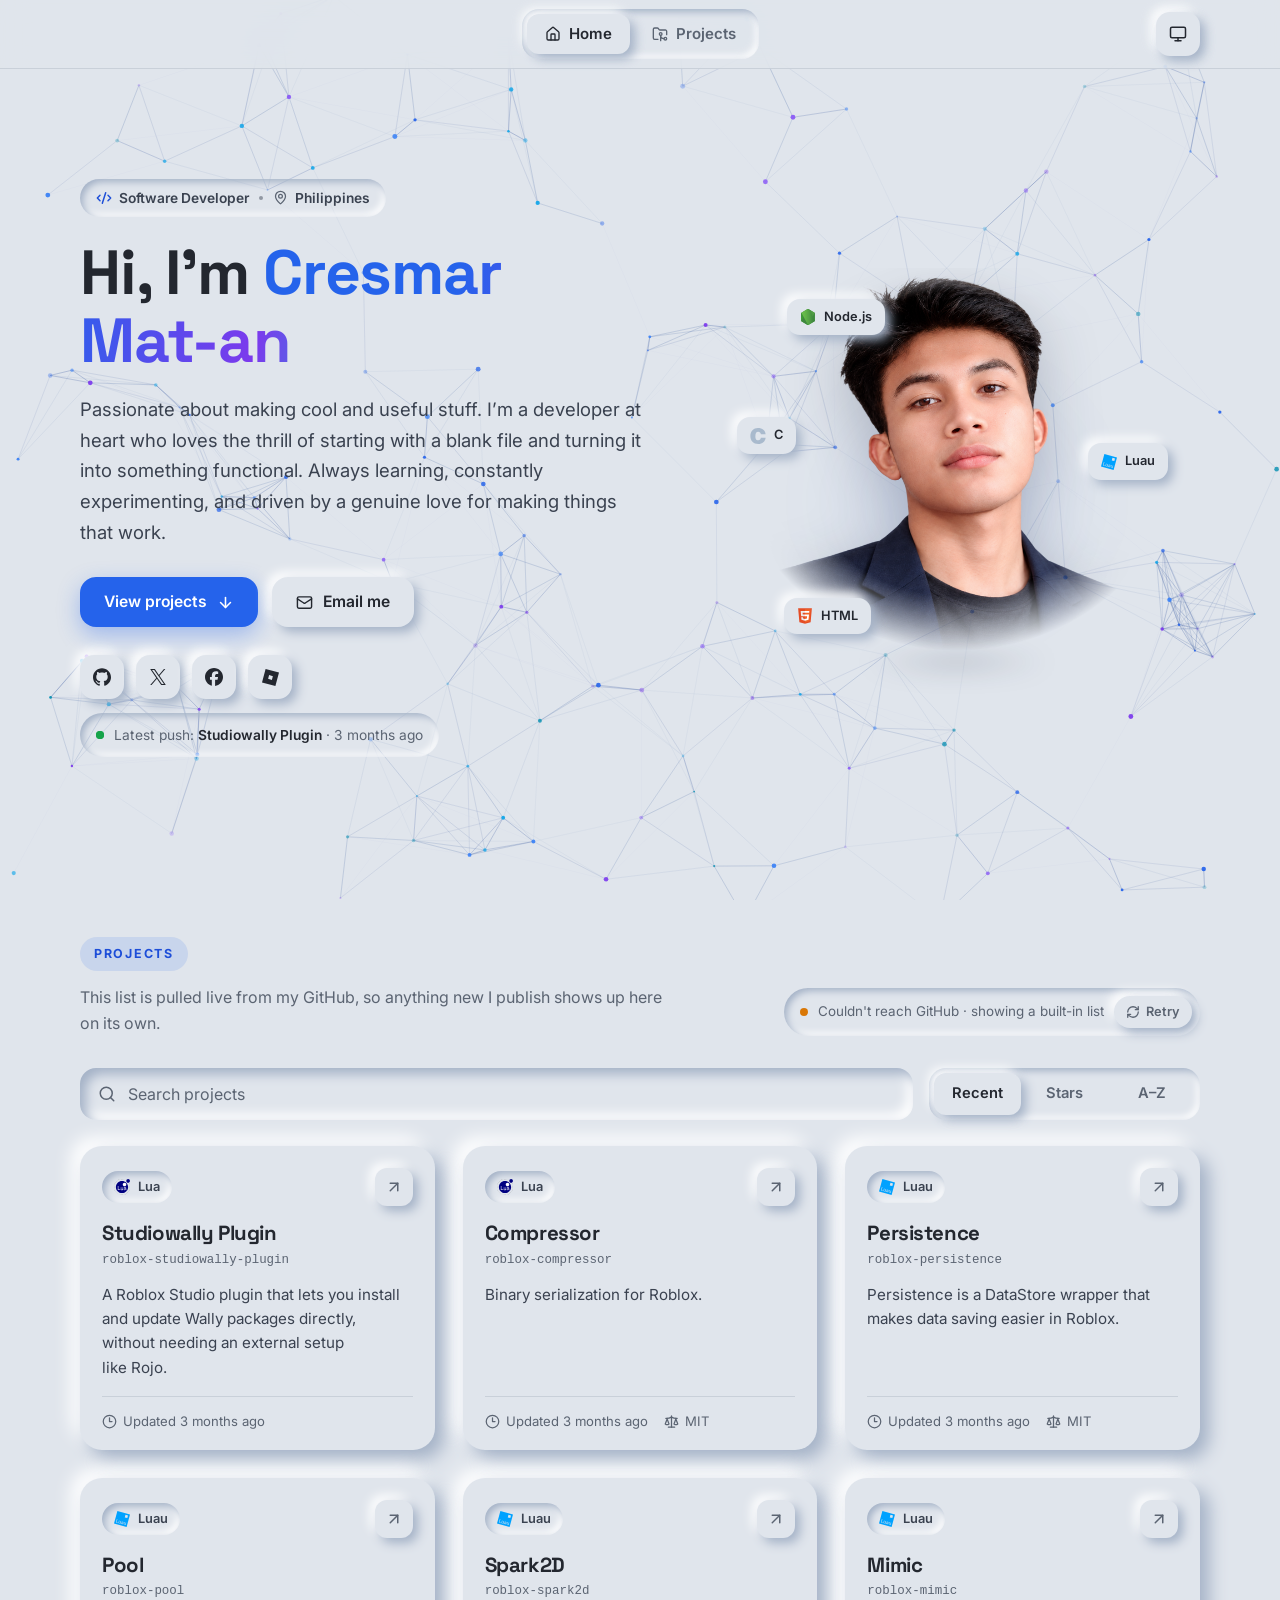
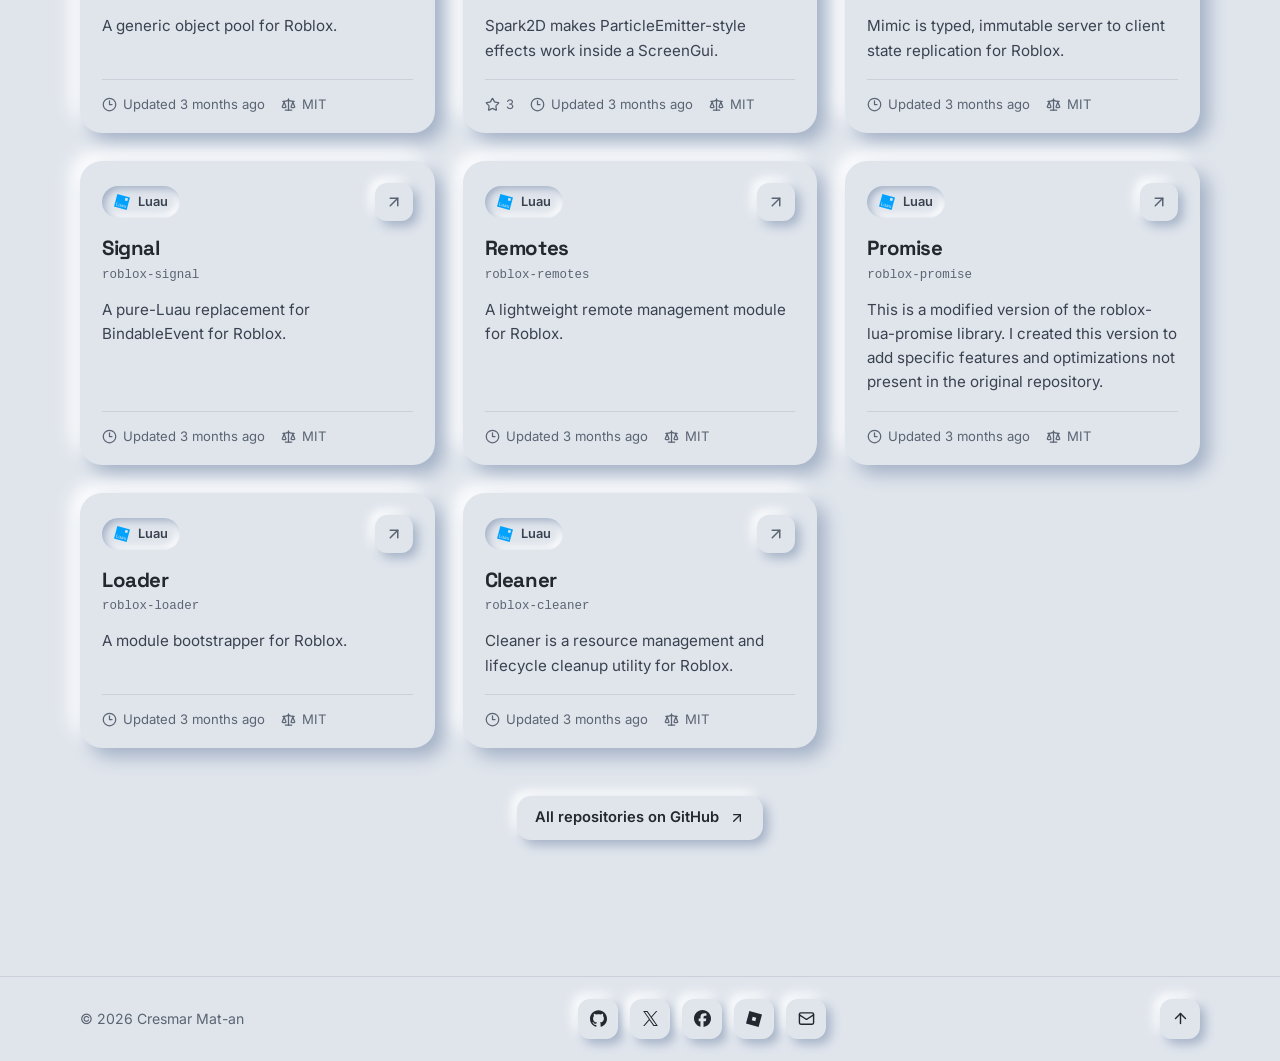
==== commit 09f36dd1: "Update contact links and add Roblox profile - Email: dev.cresmar@gmail.com - X: x.com/cresmarmat_an " ====
--- a/index.html
+++ b/index.html
@@ -18,7 +18,7 @@
   <meta property="og:image:width" content="1200" />
   <meta property="og:image:height" content="630" />
   <meta name="twitter:card" content="summary_large_image" />
-  <meta name="twitter:creator" content="@CresmarMain" />
+  <meta name="twitter:creator" content="@cresmarmat_an" />
   <link rel="icon" type="image/png" sizes="32x32" href="assets/img/icon-32.png?v=20261022" />
   <link rel="icon" type="image/png" sizes="192x192" href="assets/img/icon-192.png?v=20261022" />
   <link rel="apple-touch-icon" href="assets/img/icon-180.png?v=20261022" />
@@ -42,7 +42,7 @@
       "jobTitle": "Builder",
       "knowsAbout": ["Luau", "Roblox", "C++", "Rust", "Web Development"],
       "address": { "@type": "PostalAddress", "addressCountry": "PH" },
-      "sameAs": ["https://github.com/cresmarmat-an", "https://x.com/CresmarMain", "https://www.facebook.com/cresmar.mat.an.2024/"]
+      "sameAs": ["https://github.com/cresmarmat-an", "https://x.com/cresmarmat_an", "https://www.facebook.com/cresmar.matan.dev/", "https://www.roblox.com/users/11875165025"]
     }
   </script>
 </head>
@@ -87,7 +87,7 @@
             View projects
             <svg width="17" height="17" viewBox="0 0 24 24" fill="none" stroke="currentColor" stroke-width="2.2" stroke-linecap="round" stroke-linejoin="round" aria-hidden="true"><path d="M12 5v14"/><path d="m19 12-7 7-7-7"/></svg>
           </a>
-          <a class="btn btn-soft" href="mailto:main.cresmar@gmail.com">
+          <a class="btn btn-soft" href="mailto:dev.cresmar@gmail.com">
             <svg width="17" height="17" viewBox="0 0 24 24" fill="none" stroke="currentColor" stroke-width="2" stroke-linecap="round" stroke-linejoin="round" aria-hidden="true"><path d="m22 7-8.991 5.727a2 2 0 0 1-2.009 0L2 7"/><rect x="2" y="4" width="20" height="16" rx="2"/></svg>
             Email me
           </a>
@@ -95,8 +95,9 @@
         <div class="hero-meta reveal">
           <ul class="socials" aria-label="Elsewhere">
             <li><a class="icon-btn" href="https://github.com/cresmarmat-an" target="_blank" rel="noopener" aria-label="GitHub"><svg width="18" height="18" viewBox="0 0 24 24" fill="currentColor" aria-hidden="true"><path d="M12 .297c-6.63 0-12 5.373-12 12 0 5.303 3.438 9.8 8.205 11.385.6.113.82-.258.82-.577 0-.285-.01-1.04-.015-2.04-3.338.724-4.042-1.61-4.042-1.61C4.422 18.07 3.633 17.7 3.633 17.7c-1.087-.744.084-.729.084-.729 1.205.084 1.838 1.236 1.838 1.236 1.07 1.835 2.809 1.305 3.495.998.108-.776.417-1.305.76-1.605-2.665-.3-5.466-1.332-5.466-5.93 0-1.31.465-2.38 1.235-3.22-.135-.303-.54-1.523.105-3.176 0 0 1.005-.322 3.3 1.23.96-.267 1.98-.399 3-.405 1.02.006 2.04.138 3 .405 2.28-1.552 3.285-1.23 3.285-1.23.645 1.653.24 2.873.12 3.176.765.84 1.23 1.91 1.23 3.22 0 4.61-2.805 5.625-5.475 5.92.42.36.81 1.096.81 2.22 0 1.606-.015 2.896-.015 3.286 0 .315.21.69.825.57C20.565 22.092 24 17.592 24 12.297c0-6.627-5.373-12-12-12"/></svg></a></li>
-            <li><a class="icon-btn" href="https://x.com/CresmarMain" target="_blank" rel="noopener" aria-label="X (Twitter)"><svg width="16" height="16" viewBox="0 0 24 24" fill="currentColor" aria-hidden="true"><path d="M14.234 10.162 22.977 0h-2.072l-7.591 8.824L7.251 0H.258l9.168 13.343L.258 24H2.33l8.016-9.318L16.749 24h6.993zm-2.837 3.299-.929-1.329L3.076 1.56h3.182l5.965 8.532.929 1.329 7.754 11.09h-3.182z"/></svg></a></li>
-            <li><a class="icon-btn" href="https://www.facebook.com/cresmar.mat.an.2024/" target="_blank" rel="noopener" aria-label="Facebook"><svg width="18" height="18" viewBox="0 0 24 24" fill="currentColor" aria-hidden="true"><path d="M9.101 23.691v-7.98H6.627v-3.667h2.474v-1.58c0-4.085 1.848-5.978 5.858-5.978.401 0 .955.042 1.468.103a8.68 8.68 0 0 1 1.141.195v3.325a8.623 8.623 0 0 0-.653-.036 26.805 26.805 0 0 0-.733-.009c-.707 0-1.259.096-1.675.309a1.686 1.686 0 0 0-.679.622c-.258.42-.374.995-.374 1.752v1.297h3.919l-.386 2.103-.287 1.564h-3.246v8.245C19.396 23.238 24 18.179 24 12.044c0-6.627-5.373-12-12-12s-12 5.373-12 12c0 5.628 3.874 10.35 9.101 11.647Z"/></svg></a></li>
+            <li><a class="icon-btn" href="https://x.com/cresmarmat_an" target="_blank" rel="noopener" aria-label="X (Twitter)"><svg width="16" height="16" viewBox="0 0 24 24" fill="currentColor" aria-hidden="true"><path d="M14.234 10.162 22.977 0h-2.072l-7.591 8.824L7.251 0H.258l9.168 13.343L.258 24H2.33l8.016-9.318L16.749 24h6.993zm-2.837 3.299-.929-1.329L3.076 1.56h3.182l5.965 8.532.929 1.329 7.754 11.09h-3.182z"/></svg></a></li>
+            <li><a class="icon-btn" href="https://www.facebook.com/cresmar.matan.dev/" target="_blank" rel="noopener" aria-label="Facebook"><svg width="18" height="18" viewBox="0 0 24 24" fill="currentColor" aria-hidden="true"><path d="M9.101 23.691v-7.98H6.627v-3.667h2.474v-1.58c0-4.085 1.848-5.978 5.858-5.978.401 0 .955.042 1.468.103a8.68 8.68 0 0 1 1.141.195v3.325a8.623 8.623 0 0 0-.653-.036 26.805 26.805 0 0 0-.733-.009c-.707 0-1.259.096-1.675.309a1.686 1.686 0 0 0-.679.622c-.258.42-.374.995-.374 1.752v1.297h3.919l-.386 2.103-.287 1.564h-3.246v8.245C19.396 23.238 24 18.179 24 12.044c0-6.627-5.373-12-12-12s-12 5.373-12 12c0 5.628 3.874 10.35 9.101 11.647Z"/></svg></a></li>
+            <li><a class="icon-btn" href="https://www.roblox.com/users/11875165025" target="_blank" rel="noopener" aria-label="Roblox"><svg width="17" height="17" viewBox="0 0 24 24" fill="currentColor" aria-hidden="true"><path d="M18.926 23.998 0 18.892 5.075.002 24 5.108ZM15.348 10.09l-5.282-1.453-1.414 5.273 5.282 1.453z"/></svg></a></li>
           </ul>
           <a class="latest" id="latest" href="https://github.com/cresmarmat-an?tab=repositories" target="_blank" rel="noopener" hidden>
             <span class="live-dot" aria-hidden="true"></span>
@@ -187,9 +188,10 @@
       <p class="footer-copy">© <span id="year">2026</span> Cresmar Mat-an</p>
       <ul class="footer-links" aria-label="Contact and profiles">
         <li><a class="icon-btn icon-sm" href="https://github.com/cresmarmat-an" target="_blank" rel="noopener" aria-label="GitHub"><svg width="17" height="17" viewBox="0 0 24 24" fill="currentColor" aria-hidden="true"><path d="M12 .297c-6.63 0-12 5.373-12 12 0 5.303 3.438 9.8 8.205 11.385.6.113.82-.258.82-.577 0-.285-.01-1.04-.015-2.04-3.338.724-4.042-1.61-4.042-1.61C4.422 18.07 3.633 17.7 3.633 17.7c-1.087-.744.084-.729.084-.729 1.205.084 1.838 1.236 1.838 1.236 1.07 1.835 2.809 1.305 3.495.998.108-.776.417-1.305.76-1.605-2.665-.3-5.466-1.332-5.466-5.93 0-1.31.465-2.38 1.235-3.22-.135-.303-.54-1.523.105-3.176 0 0 1.005-.322 3.3 1.23.96-.267 1.98-.399 3-.405 1.02.006 2.04.138 3 .405 2.28-1.552 3.285-1.23 3.285-1.23.645 1.653.24 2.873.12 3.176.765.84 1.23 1.91 1.23 3.22 0 4.61-2.805 5.625-5.475 5.92.42.36.81 1.096.81 2.22 0 1.606-.015 2.896-.015 3.286 0 .315.21.69.825.57C20.565 22.092 24 17.592 24 12.297c0-6.627-5.373-12-12-12"/></svg></a></li>
-        <li><a class="icon-btn icon-sm" href="https://x.com/CresmarMain" target="_blank" rel="noopener" aria-label="X (Twitter)"><svg width="15" height="15" viewBox="0 0 24 24" fill="currentColor" aria-hidden="true"><path d="M14.234 10.162 22.977 0h-2.072l-7.591 8.824L7.251 0H.258l9.168 13.343L.258 24H2.33l8.016-9.318L16.749 24h6.993zm-2.837 3.299-.929-1.329L3.076 1.56h3.182l5.965 8.532.929 1.329 7.754 11.09h-3.182z"/></svg></a></li>
-        <li><a class="icon-btn icon-sm" href="https://www.facebook.com/cresmar.mat.an.2024/" target="_blank" rel="noopener" aria-label="Facebook"><svg width="17" height="17" viewBox="0 0 24 24" fill="currentColor" aria-hidden="true"><path d="M9.101 23.691v-7.98H6.627v-3.667h2.474v-1.58c0-4.085 1.848-5.978 5.858-5.978.401 0 .955.042 1.468.103a8.68 8.68 0 0 1 1.141.195v3.325a8.623 8.623 0 0 0-.653-.036 26.805 26.805 0 0 0-.733-.009c-.707 0-1.259.096-1.675.309a1.686 1.686 0 0 0-.679.622c-.258.42-.374.995-.374 1.752v1.297h3.919l-.386 2.103-.287 1.564h-3.246v8.245C19.396 23.238 24 18.179 24 12.044c0-6.627-5.373-12-12-12s-12 5.373-12 12c0 5.628 3.874 10.35 9.101 11.647Z"/></svg></a></li>
-        <li><a class="icon-btn icon-sm" href="mailto:main.cresmar@gmail.com" aria-label="Email"><svg width="17" height="17" viewBox="0 0 24 24" fill="none" stroke="currentColor" stroke-width="2" stroke-linecap="round" stroke-linejoin="round" aria-hidden="true"><path d="m22 7-8.991 5.727a2 2 0 0 1-2.009 0L2 7"/><rect x="2" y="4" width="20" height="16" rx="2"/></svg></a></li>
+        <li><a class="icon-btn icon-sm" href="https://x.com/cresmarmat_an" target="_blank" rel="noopener" aria-label="X (Twitter)"><svg width="15" height="15" viewBox="0 0 24 24" fill="currentColor" aria-hidden="true"><path d="M14.234 10.162 22.977 0h-2.072l-7.591 8.824L7.251 0H.258l9.168 13.343L.258 24H2.33l8.016-9.318L16.749 24h6.993zm-2.837 3.299-.929-1.329L3.076 1.56h3.182l5.965 8.532.929 1.329 7.754 11.09h-3.182z"/></svg></a></li>
+        <li><a class="icon-btn icon-sm" href="https://www.facebook.com/cresmar.matan.dev/" target="_blank" rel="noopener" aria-label="Facebook"><svg width="17" height="17" viewBox="0 0 24 24" fill="currentColor" aria-hidden="true"><path d="M9.101 23.691v-7.98H6.627v-3.667h2.474v-1.58c0-4.085 1.848-5.978 5.858-5.978.401 0 .955.042 1.468.103a8.68 8.68 0 0 1 1.141.195v3.325a8.623 8.623 0 0 0-.653-.036 26.805 26.805 0 0 0-.733-.009c-.707 0-1.259.096-1.675.309a1.686 1.686 0 0 0-.679.622c-.258.42-.374.995-.374 1.752v1.297h3.919l-.386 2.103-.287 1.564h-3.246v8.245C19.396 23.238 24 18.179 24 12.044c0-6.627-5.373-12-12-12s-12 5.373-12 12c0 5.628 3.874 10.35 9.101 11.647Z"/></svg></a></li>
+        <li><a class="icon-btn icon-sm" href="https://www.roblox.com/users/11875165025" target="_blank" rel="noopener" aria-label="Roblox"><svg width="16" height="16" viewBox="0 0 24 24" fill="currentColor" aria-hidden="true"><path d="M18.926 23.998 0 18.892 5.075.002 24 5.108ZM15.348 10.09l-5.282-1.453-1.414 5.273 5.282 1.453z"/></svg></a></li>
+        <li><a class="icon-btn icon-sm" href="mailto:dev.cresmar@gmail.com" aria-label="Email"><svg width="17" height="17" viewBox="0 0 24 24" fill="none" stroke="currentColor" stroke-width="2" stroke-linecap="round" stroke-linejoin="round" aria-hidden="true"><path d="m22 7-8.991 5.727a2 2 0 0 1-2.009 0L2 7"/><rect x="2" y="4" width="20" height="16" rx="2"/></svg></a></li>
       </ul>
       <a class="icon-btn icon-sm to-top" href="#home" aria-label="Back to top"><svg width="17" height="17" viewBox="0 0 24 24" fill="none" stroke="currentColor" stroke-width="2" stroke-linecap="round" stroke-linejoin="round" aria-hidden="true"><path d="m5 12 7-7 7 7"/><path d="M12 19V5"/></svg></a>
     </div>
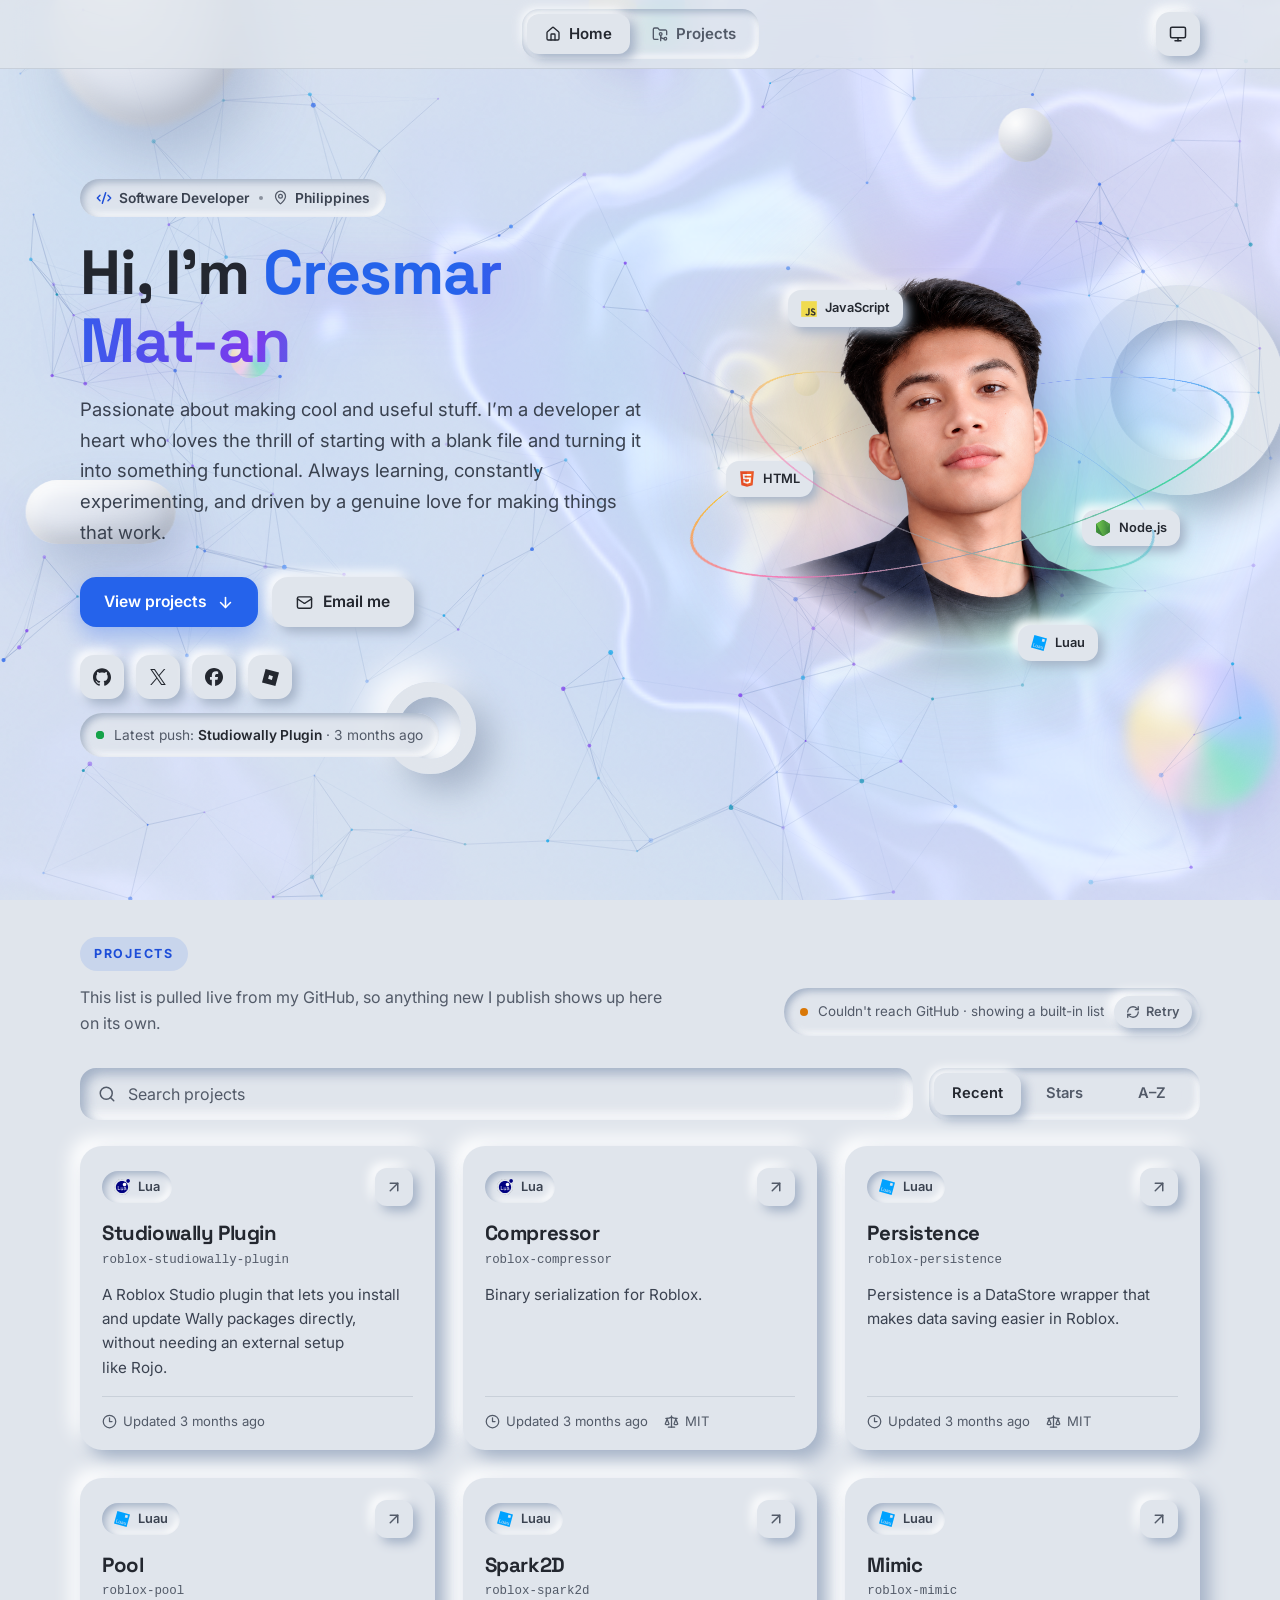
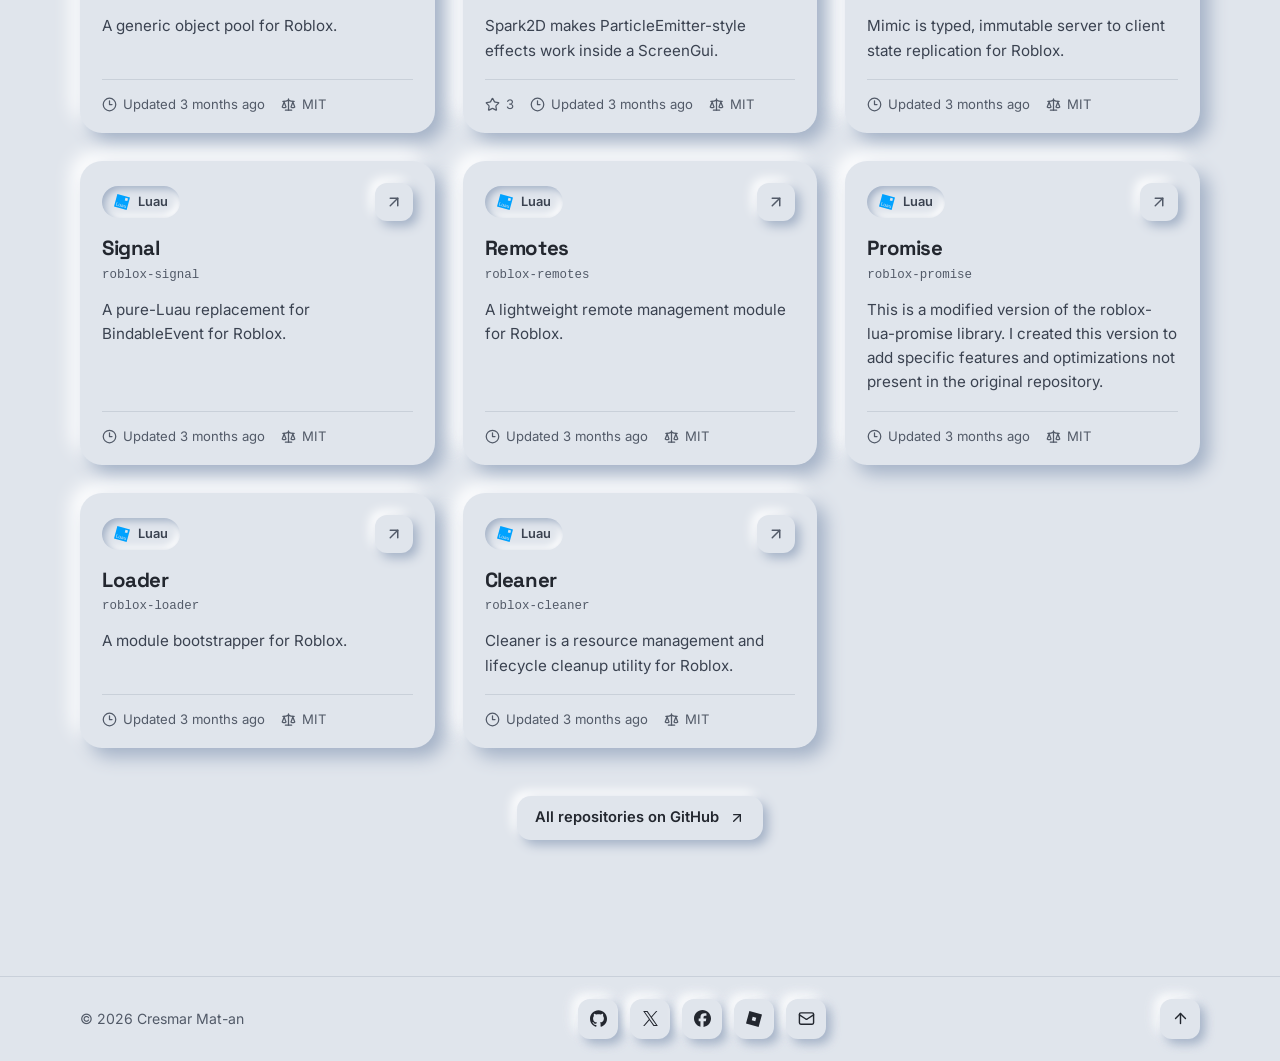
==== commit b6baf2f5: "Dreamy redesign: WebGL aurora, floating 3D orbs and heavy motion Visuals (content and neumorphic sur" ====
--- a/index.html
+++ b/index.html
@@ -49,7 +49,24 @@
 <body>
   <a class="skip-link" href="#main">Skip to content</a>
   <div id="progress" aria-hidden="true"></div>
+  <div class="dream-intro" aria-hidden="true"></div>
+  <div class="dream-bg" aria-hidden="true">
+    <canvas id="dream"></canvas>
+    <div class="orbs">
+      <div class="orb sphere far" data-x=".04" data-y=".14" data-depth=".35" style="--s:190px;--dur:11s"><i></i></div>
+      <div class="orb ring" data-x=".84" data-y=".55" data-depth=".7" style="--s:210px;--dur:13s"><i></i></div>
+      <div class="orb bubble" data-x=".46" data-y=".06" data-depth="1.1" style="--s:96px;--dur:9s"><i><b></b></i></div>
+      <div class="orb pill hide-sm" data-x=".02" data-y=".7" data-depth=".85" style="--s:150px;--h:64px;--dur:12s"><i></i></div>
+      <div class="orb sphere" data-x=".78" data-y=".18" data-depth="1.3" style="--s:54px;--dur:8s"><i></i></div>
+      <div class="orb ring hide-sm" data-x=".3" data-y=".86" data-depth=".5" style="--s:92px;--dur:10s"><i></i></div>
+      <div class="orb bubble farther" data-x=".88" data-y=".9" data-depth=".4" style="--s:150px;--dur:14s"><i><b></b></i></div>
+      <div class="orb sphere hide-sm" data-x=".62" data-y=".44" data-depth="1.5" style="--s:26px;--dur:7s"><i></i></div>
+      <div class="orb bubble" data-x=".18" data-y=".42" data-depth="1.2" style="--s:40px;--dur:8.5s"><i><b></b></i></div>
+    </div>
+    <div class="grain"></div>
+  </div>
   <canvas id="bg-canvas" aria-hidden="true"></canvas>
+  <div class="cursor-glow" aria-hidden="true"></div>
 
   <header class="nav">
     <div class="container nav-inner">
@@ -107,6 +124,9 @@
       </div>
 
       <div class="hero-photo reveal">
+        <i class="aura-halo" aria-hidden="true"></i>
+        <div class="orbit orbit-a" aria-hidden="true"><div class="orbit-plane"><i class="orbit-ring"></i><div class="orbit-spin"><i class="moon"></i></div></div></div>
+        <div class="orbit orbit-b" aria-hidden="true"><div class="orbit-plane"><i class="orbit-ring"></i><div class="orbit-spin"><i class="moon moon-sm"></i></div></div></div>
         <div class="photo-blend">
           <picture>
             <source srcset="assets/img/profile.webp?v=20261022" type="image/webp" />
@@ -197,7 +217,9 @@
     </div>
   </footer>
 
+  <script src="js/dream.js" defer></script>
   <script src="js/particles.js" defer></script>
   <script src="js/main.js" defer></script>
+  <script src="js/fx.js" defer></script>
 </body>
 </html>
--- a/css/styles.css
+++ b/css/styles.css
@@ -9,7 +9,7 @@
   --font-mono:ui-monospace,SFMono-Regular,Menlo,Consolas,"Liberation Mono",monospace;
 
   --bg:#E0E5EC; --card:#E0E5EC;
-  --text:#23272F; --text-2:#3A4250; --muted:#5B6472;
+  --text:#23272F; --text-2:#3A4250; --muted:#525A68;
   --accent:#2563EB; --accent-ink:#1D4ED8; --on-accent:#fff;
   --accent-soft:rgba(37,99,235,.12); --accent-glow:rgba(37,99,235,.35);
   --ok:#16A34A; --warn:#D97706;
@@ -28,7 +28,7 @@
 @media(prefers-color-scheme:dark){
   :root[data-theme="auto"]{
     --bg:#22262F; --card:#22262F;
-    --text:#E9EDF4; --text-2:#C7CEDA; --muted:#9AA3B5;
+    --text:#E9EDF4; --text-2:#C7CEDA; --muted:#A9B1C2;
     --accent:#60A5FA; --accent-ink:#7DB6FB; --on-accent:#0B1220;
     --accent-soft:rgba(96,165,250,.16); --accent-glow:rgba(96,165,250,.28);
     --ok:#4ADE80; --warn:#FBBF24;
@@ -40,7 +40,7 @@
 }
 :root[data-theme="dark"]{
   --bg:#22262F; --card:#22262F;
-  --text:#E9EDF4; --text-2:#C7CEDA; --muted:#9AA3B5;
+  --text:#E9EDF4; --text-2:#C7CEDA; --muted:#A9B1C2;
   --accent:#60A5FA; --accent-ink:#7DB6FB; --on-accent:#0B1220;
   --accent-soft:rgba(96,165,250,.16); --accent-glow:rgba(96,165,250,.28);
   --ok:#4ADE80; --warn:#FBBF24;
@@ -72,7 +72,7 @@
   overflow-x:hidden;overflow-x:clip;
   transition:background-color 250ms var(--ease-out),color 250ms var(--ease-out);
 }
-main{flex:1 0 auto}
+main{flex:1 0 auto;overflow-x:clip}
 img{max-width:100%;height:auto}
 h1,h2,h3{font-family:var(--font-display);letter-spacing:-.02em;line-height:1.1;margin:0 0 12px;text-wrap:balance}
 h1{font-size:clamp(2.35rem,1.3rem + 4.4vw,3.9rem)}
@@ -159,16 +159,16 @@
 @keyframes sheen{to{background-position:220% center}}
 
 /* portrait, feathered so it melts into the background */
-.hero-photo{position:relative;display:grid;place-items:center;min-height:clamp(320px,40vw,480px);perspective:900px}
+.hero-photo{position:relative;display:grid;place-items:center;min-height:clamp(320px,40vw,480px);perspective:1000px;transform-style:preserve-3d}
 .photo-blend{position:relative;z-index:1;animation:bob 7s ease-in-out infinite}
 .photo-blend::before{content:"";position:absolute;inset:12% 2% -4%;background:radial-gradient(closest-side,var(--accent-soft),transparent 72%);filter:blur(34px);z-index:-1}
 .photo-blend::after{content:"";position:absolute;left:16%;right:16%;bottom:-8px;height:28px;background:radial-gradient(closest-side,rgba(20,30,55,.28),transparent 70%);filter:blur(12px);z-index:-1}
 .photo-blend picture{display:block}
 .photo-blend img{display:block;width:min(400px,68vw);height:auto;aspect-ratio:1;-webkit-mask-image:radial-gradient(ellipse 74% 68% at 50% 44%,#000 56%,transparent 76%);mask-image:radial-gradient(ellipse 74% 68% at 50% 44%,#000 56%,transparent 76%);filter:drop-shadow(0 18px 30px rgba(20,30,60,.24));transform:rotateX(var(--rx,0deg)) rotateY(var(--ry,0deg));transition:transform 250ms var(--ease-out)}
 @keyframes bob{50%{transform:translateY(-10px)}}
-.tech-chip{position:absolute;left:0;top:0;z-index:2;display:inline-flex;align-items:center;gap:8px;padding:8px 13px;border-radius:13px;background:var(--card);box-shadow:var(--shadow-sm);font-size:.8rem;font-weight:600;white-space:nowrap;opacity:0;visibility:hidden;pointer-events:none;transition:opacity 450ms var(--ease-out),visibility 450ms}
+.tech-chip{position:absolute;left:0;top:0;z-index:2;display:inline-flex;align-items:center;gap:8px;padding:8px 13px;border-radius:13px;background:var(--card);box-shadow:var(--shadow-sm);font-size:.8rem;font-weight:600;white-space:nowrap;opacity:0;visibility:hidden;pointer-events:none;scale:.55;transition:opacity 450ms var(--ease-out),visibility 450ms,scale 650ms cubic-bezier(.34,1.56,.64,1)}
 .tech-chip img{width:16px;height:16px;flex-shrink:0}
-.tech-chip.show{opacity:1;visibility:visible}
+.tech-chip.show{opacity:1;visibility:visible;scale:1}
 html:not(.js) .tech-chip,html:not(.js) .skeleton,html:not(.js) .toolbar,html:not(.js) .sync{display:none}
 @media(hover:hover) and (pointer:fine){.tech-chip{animation:float 5.5s ease-in-out infinite}}
 @keyframes float{50%{translate:0 -8px}}
@@ -209,7 +209,7 @@
 .seg[data-i="1"]{--i:1} .seg[data-i="2"]{--i:2}
 
 /* project cards */
-.proj-grid{display:grid;grid-template-columns:repeat(auto-fill,minmax(min(100%,310px),1fr));gap:clamp(18px,2.4vw,28px)}
+.proj-grid{display:grid;grid-template-columns:repeat(auto-fill,minmax(min(100%,310px),1fr));gap:clamp(18px,2.4vw,28px);perspective:1400px}
 .proj-card{position:relative;display:flex;flex-direction:column;gap:12px;min-width:0;padding:22px 22px 18px;border-radius:var(--radius);background:var(--card);box-shadow:var(--shadow-out);transition:box-shadow 240ms var(--ease-out),transform 200ms var(--ease-out)}
 .proj-top{display:flex;align-items:center;justify-content:space-between;gap:12px}
 .lang-badge{display:inline-flex;align-items:center;gap:8px;min-height:32px;padding:5px 12px;border-radius:999px;box-shadow:var(--shadow-in-sm);font-size:.8rem;font-weight:600;color:var(--text-2)}
@@ -229,13 +229,13 @@
 .proj-meta svg{flex-shrink:0}
 .proj-meta .home-link{position:relative;z-index:2;margin-left:auto;display:inline-flex;align-items:center;gap:6px;min-height:32px;padding:4px 12px;border-radius:999px;box-shadow:var(--shadow-sm);color:var(--text);font-weight:600;text-decoration:none}
 .proj-meta .home-link:active{box-shadow:var(--shadow-in-sm)}
-.proj-card:active:not(:has(.home-link:active)){box-shadow:var(--shadow-in);transform:scale(.99)}
+.proj-card:active:not(:has(.home-link:active)){box-shadow:var(--shadow-in);scale:.99}
 @media(hover:hover) and (pointer:fine){
-  .proj-card:hover{box-shadow:var(--shadow-hover);transform:translateY(-4px)}
+  .proj-card:hover{box-shadow:var(--shadow-hover);translate:0 -6px}
   .proj-card:hover .proj-go{color:var(--accent);transform:translate(2px,-2px);box-shadow:var(--shadow-sm-hover)}
   .proj-card:hover h3{color:var(--accent)}
   .proj-card h3{transition:color 180ms var(--ease-out)}
-  .proj-card:active:not(:has(.home-link:active)){box-shadow:var(--shadow-in);transform:scale(.99)}
+  .proj-card:active:not(:has(.home-link:active)){box-shadow:var(--shadow-in);scale:.99}
 }
 .proj-card.archived{opacity:.75}
 
@@ -259,14 +259,19 @@
 .footer-links{display:flex;gap:12px;margin:0;padding:0;list-style:none}
 
 /* reveal: rise and deblur (only when JS is running, so content never stays hidden) */
-.js .reveal{opacity:0;transform:translateY(20px);filter:blur(6px);transition:opacity 420ms var(--ease-out),transform 420ms var(--ease-out),filter 420ms var(--ease-out)}
+.js .reveal{opacity:0;transform:translateY(34px) scale(.97);filter:blur(12px);transition:opacity 800ms var(--ease-out),transform 950ms cubic-bezier(.16,1,.3,1),filter 800ms var(--ease-out)}
 .js .reveal.in{opacity:1;transform:none;filter:none}
-.js .proj-card.reveal{transition:opacity 420ms var(--ease-out),transform 420ms var(--ease-out),filter 420ms var(--ease-out),box-shadow 240ms var(--ease-out)}
-.hero-text>.reveal:nth-child(2){transition-delay:70ms}
-.hero-text>.reveal:nth-child(3){transition-delay:140ms}
-.hero-text>.reveal:nth-child(4){transition-delay:210ms}
-.hero-text>.reveal:nth-child(5){transition-delay:280ms}
-.hero-photo.reveal{transition-delay:160ms}
+.js .proj-card.reveal{transform:translateY(70px) rotateX(22deg) scale(.94);filter:blur(12px);transition:opacity 800ms var(--ease-out),transform 1000ms cubic-bezier(.16,1,.3,1),filter 800ms var(--ease-out),box-shadow 240ms var(--ease-out),translate 420ms var(--ease-out),rotate 650ms cubic-bezier(.16,1,.3,1),scale 200ms var(--ease-out)}
+.js .proj-card.reveal.in{transform:none;filter:none}
+.js .proj-card.reveal.tilting{transition:opacity 800ms var(--ease-out),transform 1000ms cubic-bezier(.16,1,.3,1),filter 800ms var(--ease-out),box-shadow 240ms var(--ease-out),translate 420ms var(--ease-out),rotate 140ms linear,scale 200ms var(--ease-out)}
+.js .hero .reveal{transform:translateY(46px) scale(.95);filter:blur(18px);transition:opacity 1100ms var(--ease-out),transform 1300ms cubic-bezier(.16,1,.3,1),filter 1100ms var(--ease-out)}
+.js .hero .reveal.in{transform:none;filter:none}
+.hero-text>.reveal:nth-child(1){transition-delay:350ms}
+.hero-text>.reveal:nth-child(2){transition-delay:450ms}
+.hero-text>.reveal:nth-child(3){transition-delay:550ms}
+.hero-text>.reveal:nth-child(4){transition-delay:650ms}
+.hero-text>.reveal:nth-child(5){transition-delay:750ms}
+.hero-photo.reveal{transition-delay:500ms}
 .section-head .sync.reveal{transition-delay:80ms}
 
 /* 404 */
@@ -322,3 +327,116 @@
   .js .reveal{opacity:1;transform:none;filter:none}
   #progress{display:none}
 }
+
+/* ===================== dream layer ===================== */
+@property --spin{syntax:"<angle>";inherits:true;initial-value:0deg}
+@property --hole{syntax:"<percentage>";inherits:false;initial-value:0%}
+:root{
+  --iri:conic-gradient(from var(--spin),#c4b5fd,#93c5fd,#6ee7b7,#fbcfe8,#fde68a,#c4b5fd);
+  --orb-hi:#ffffff; --orb-mid:#dfe4ee; --orb-lo:#b3bccf; --orb-drop:rgba(104,120,158,.34); --orb-gloss:rgba(255,255,255,.6); --orb-rim:rgba(124,58,237,0);
+  --glow-a:rgba(196,181,253,.55); --glow-b:rgba(147,197,253,.28); --glow-blend:soft-light;
+  --glare:rgba(255,255,255,.7); --halo-op:.6;
+  --mist-a:#ffffff; --mist-b:#eee9fd; --mist-c:#dde9fc;
+  --wash-1:rgba(196,181,253,.55); --wash-2:rgba(147,197,253,.5); --wash-3:rgba(251,207,232,.5);
+}
+@media(prefers-color-scheme:dark){
+  :root[data-theme="auto"]{
+    --orb-hi:#545c72; --orb-mid:#2c313d; --orb-lo:#16191f; --orb-drop:rgba(0,0,0,.55); --orb-gloss:rgba(255,255,255,.14); --orb-rim:rgba(129,140,248,.4);
+    --glow-a:rgba(129,140,248,.34); --glow-b:rgba(56,189,248,.16); --glow-blend:screen;
+    --glare:rgba(165,180,252,.2); --halo-op:.45;
+    --mist-a:#2e3342; --mist-b:#272238; --mist-c:#1c2333;
+    --wash-1:rgba(99,102,241,.32); --wash-2:rgba(14,165,233,.22); --wash-3:rgba(192,38,211,.22);
+  }
+}
+:root[data-theme="dark"]{
+  --orb-hi:#545c72; --orb-mid:#2c313d; --orb-lo:#16191f; --orb-drop:rgba(0,0,0,.55); --orb-gloss:rgba(255,255,255,.14); --orb-rim:rgba(129,140,248,.4);
+  --glow-a:rgba(129,140,248,.34); --glow-b:rgba(56,189,248,.16); --glow-blend:screen;
+  --glare:rgba(165,180,252,.2); --halo-op:.45;
+  --mist-a:#2e3342; --mist-b:#272238; --mist-c:#1c2333;
+  --wash-1:rgba(99,102,241,.32); --wash-2:rgba(14,165,233,.22); --wash-3:rgba(192,38,211,.22);
+}
+
+/* sky: the WebGL aurora, with a still gradient wash when WebGL isn't there */
+.dream-bg{position:fixed;inset:0;z-index:0;overflow:hidden;pointer-events:none;background:radial-gradient(60% 50% at 18% 18%,var(--wash-1),transparent 70%),radial-gradient(50% 45% at 86% 32%,var(--wash-2),transparent 70%),radial-gradient(55% 50% at 60% 92%,var(--wash-3),transparent 70%),var(--bg)}
+#dream{position:absolute;inset:0;width:100%;height:100%;display:block;opacity:0;transition:opacity 1.4s var(--ease-out)}
+#dream.ready{opacity:1}
+.no-webgl #dream{display:none}
+.grain{position:absolute;inset:0;opacity:.16;mix-blend-mode:overlay;background-image:url("data:image/svg+xml,%3Csvg xmlns='http://www.w3.org/2000/svg' width='180' height='180'%3E%3Cfilter id='n'%3E%3CfeTurbulence type='fractalNoise' baseFrequency='.85' numOctaves='3' stitchTiles='stitch'/%3E%3CfeColorMatrix values='0 0 0 0 .5 0 0 0 0 .5 0 0 0 0 .5 0 0 0 .6 0'/%3E%3C/filter%3E%3Crect width='100%25' height='100%25' filter='url(%23n)'/%3E%3C/svg%3E")}
+
+/* floating neumorphic objects; fx.js places them and adds depth parallax */
+.orbs{position:absolute;inset:0}
+.orb{position:absolute;left:0;top:0;will-change:transform}
+.orb>i{position:relative;display:block;width:var(--s);height:var(--s);border-radius:50%;animation:orb-drift var(--dur,10s) ease-in-out infinite alternate;will-change:transform}
+@keyframes orb-drift{0%{transform:translate3d(0,0,0) rotate(0deg)}50%{transform:translate3d(22px,-30px,0) rotate(10deg)}100%{transform:translate3d(-16px,20px,0) rotate(-8deg)}}
+.orb.sphere>i{background:radial-gradient(circle at 32% 28%,var(--orb-hi) 0%,var(--orb-mid) 46%,var(--orb-lo) 100%);box-shadow:18px 30px 60px var(--orb-drop),inset -10px -14px 28px rgba(0,0,0,.1),inset 8px 8px 22px var(--orb-gloss),inset 0 0 0 1px var(--orb-rim)}
+.orb.pill>i{height:var(--h);border-radius:999px;background:linear-gradient(160deg,var(--orb-hi) 0%,var(--orb-mid) 48%,var(--orb-lo) 100%);box-shadow:16px 26px 50px var(--orb-drop),inset -8px -10px 22px rgba(0,0,0,.1),inset 6px 6px 16px var(--orb-gloss),inset 0 0 0 1px var(--orb-rim)}
+.orb.ring>i{border:calc(var(--s) * .17) solid var(--bg);box-shadow:16px 16px 34px var(--sd),-16px -16px 34px var(--sl),inset 12px 12px 22px var(--sd),inset -12px -12px 22px var(--sl)}
+.orb.bubble>i{overflow:hidden;box-shadow:inset 0 0 24px rgba(255,255,255,.55),0 22px 44px rgba(120,110,200,.22)}
+.orb.bubble b{position:absolute;inset:-25%;background:var(--iri);opacity:.7;animation:spin-r 16s linear infinite}
+.orb.bubble>i::after{content:"";position:absolute;inset:0;border-radius:50%;background:radial-gradient(circle at 30% 24%,rgba(255,255,255,.95),rgba(255,255,255,.25) 26%,transparent 50%)}
+.orb.far>i{filter:blur(3px)}
+.orb.farther>i{filter:blur(7px)}
+@keyframes spin-r{to{rotate:360deg}}
+
+/* portrait: rotating iridescent halo + two planet rings whose moons pass behind you */
+.aura-halo{position:absolute;left:50%;top:46%;width:min(470px,82vw);aspect-ratio:1;margin:calc(min(470px,82vw) / -2) 0 0 calc(min(470px,82vw) / -2);border-radius:50%;background:conic-gradient(#c4b5fd,#93c5fd,#6ee7b7,#fbcfe8,#fde68a,#c4b5fd);filter:blur(48px);opacity:var(--halo-op);transform:translateZ(-80px);animation:spin-r 22s linear infinite,halo-breathe 7s ease-in-out infinite alternate;pointer-events:none}
+@keyframes halo-breathe{to{scale:1.14}}
+.orbit{position:absolute;left:50%;top:48%;width:min(540px,94vw);aspect-ratio:1;margin:calc(min(540px,94vw) / -2) 0 0 calc(min(540px,94vw) / -2);transform-style:preserve-3d;pointer-events:none}
+.orbit-a{rotate:-14deg}
+.orbit-b{width:min(420px,78vw);margin:calc(min(420px,78vw) / -2) 0 0 calc(min(420px,78vw) / -2);rotate:20deg}
+.orbit-plane{position:absolute;inset:0;transform:rotateX(74deg);transform-style:preserve-3d}
+.orbit-b .orbit-plane{transform:rotateX(70deg)}
+.orbit-ring{position:absolute;inset:0;border-radius:50%;background:conic-gradient(from 0deg,#a78bfa,#60a5fa,#34d399,#f472b6,#fbbf24,#a78bfa);-webkit-mask:radial-gradient(farthest-side,transparent calc(100% - 3px),#000 calc(100% - 2.5px));mask:radial-gradient(farthest-side,transparent calc(100% - 3px),#000 calc(100% - 2.5px));opacity:.9;animation:spin-r 26s linear infinite}
+.orbit-b .orbit-ring{opacity:.55;animation-duration:34s;animation-direction:reverse}
+.orbit-spin{position:absolute;inset:0;transform-style:preserve-3d;animation:orbit-spin 11s linear infinite}
+.orbit-b .orbit-spin{animation-duration:16s;animation-direction:reverse}
+@keyframes orbit-spin{to{transform:rotateZ(360deg)}}
+.moon{position:absolute;left:50%;top:0;width:18px;height:18px;margin:-9px 0 0 -9px;border-radius:50%;background:radial-gradient(circle at 34% 30%,#fff,#c4b5fd 45%,#7c3aed);box-shadow:0 0 18px 5px rgba(167,139,250,.65);animation:moon-face 11s linear infinite}
+.moon-sm{width:12px;height:12px;margin:-6px 0 0 -6px;background:radial-gradient(circle at 34% 30%,#fff,#99f6e4 45%,#0891b2);box-shadow:0 0 14px 4px rgba(45,212,191,.6)}
+.orbit-b .moon{animation:moon-face-b 16s linear infinite reverse}
+/* the moon counter-rotates so it always faces you as it circles */
+@keyframes moon-face{from{transform:rotateZ(0deg) rotateX(-74deg)}to{transform:rotateZ(-360deg) rotateX(-74deg)}}
+@keyframes moon-face-b{from{transform:rotateZ(0deg) rotateX(-70deg)}to{transform:rotateZ(-360deg) rotateX(-70deg)}}
+h1 .accent{filter:drop-shadow(0 8px 26px rgba(124,58,237,.28))}
+/* pressed-in wells get a frosted surface so the sky reads behind them, not through them */
+.eyebrow,.latest,.sync,.search,.seg,.empty{background:color-mix(in srgb,var(--bg) 86%,transparent);-webkit-backdrop-filter:blur(12px) saturate(1.2);backdrop-filter:blur(12px) saturate(1.2)}
+
+/* cards: moving glare and an iridescent edge that follows the cursor */
+.proj-card{isolation:isolate}
+.proj-card::before{content:"";position:absolute;inset:0;z-index:-1;border-radius:inherit;pointer-events:none;background:radial-gradient(520px circle at var(--gx,50%) var(--gy,-20%),var(--glare),transparent 44%);opacity:0;transition:opacity 350ms var(--ease-out)}
+.proj-card::after{content:"";position:absolute;inset:-1px;z-index:-1;border-radius:inherit;padding:1.5px;pointer-events:none;background:conic-gradient(from var(--ga,0deg),#a78bfa,#60a5fa,#34d399,#f472b6,#fbbf24,#a78bfa);-webkit-mask:linear-gradient(#000 0 0) content-box,linear-gradient(#000 0 0);-webkit-mask-composite:xor;mask-composite:exclude;opacity:0;transition:opacity 350ms var(--ease-out)}
+.skeleton::before,.skeleton::after{display:none}
+@media(hover:hover) and (pointer:fine){
+  .proj-card:hover::before{opacity:1}
+  .proj-card:hover::after{opacity:.95}
+}
+
+/* magnetic buttons: follow the cursor, spring back on leave */
+.btn.mag,.icon-btn.mag{transition:translate 140ms linear,transform 150ms var(--ease-out),box-shadow 220ms var(--ease-out),color 180ms var(--ease-out),filter 200ms var(--ease-out)}
+.btn.mag-out,.icon-btn.mag-out{transition:translate 700ms cubic-bezier(.34,1.56,.64,1),transform 150ms var(--ease-out),box-shadow 220ms var(--ease-out),color 180ms var(--ease-out),filter 200ms var(--ease-out)}
+
+/* a soft light that follows the cursor and lifts the surfaces under it */
+.cursor-glow{position:fixed;left:0;top:0;z-index:40;width:560px;height:560px;margin:-280px 0 0 -280px;border-radius:50%;pointer-events:none;background:radial-gradient(closest-side,var(--glow-a),var(--glow-b) 46%,transparent 72%);mix-blend-mode:var(--glow-blend);opacity:0;transition:opacity 500ms var(--ease-out);will-change:transform}
+.cursor-glow.on{opacity:1}
+@media not ((hover:hover) and (pointer:fine)){.cursor-glow{display:none}}
+
+/* intro: the page wakes up as a mist clears from the center */
+.dream-intro{position:fixed;inset:0;z-index:200;pointer-events:none;background:radial-gradient(120% 100% at 50% 45%,var(--mist-a) 0%,var(--mist-b) 55%,var(--mist-c) 100%);-webkit-mask-image:radial-gradient(circle at 50% 45%,transparent var(--hole),#000 calc(var(--hole) + 28%));mask-image:radial-gradient(circle at 50% 45%,transparent var(--hole),#000 calc(var(--hole) + 28%));animation:wake 1.6s cubic-bezier(.65,0,.35,1) 2.2s forwards}
+/* fx.js starts the clearing as soon as the page is ready; the delayed run above is the no-JS fallback */
+.awake .dream-intro{animation:wake-now 1.8s cubic-bezier(.65,0,.35,1) .05s forwards}
+@keyframes wake{70%{opacity:1}to{--hole:150%;opacity:0;visibility:hidden}}
+@keyframes wake-now{70%{opacity:1}to{--hole:150%;opacity:0;visibility:hidden}}
+
+@media(max-width:640px){
+  .orb.hide-sm{display:none}
+  .orb{scale:.66}
+  .aura-halo{width:76vw;margin:-38vw 0 0 -38vw}
+  .orbit{width:82vw;margin:-41vw 0 0 -41vw}
+  .orbit-b{width:66vw;margin:-33vw 0 0 -33vw}
+}
+@media(prefers-reduced-motion:reduce){
+  .dream-intro,.cursor-glow{display:none}
+  .orb>i,.orb.bubble b,.aura-halo,.orbit-ring,.orbit-spin,.moon{animation:none !important}
+  .js .hero .reveal,.js .proj-card.reveal{transform:none;filter:none}
+  .tech-chip{scale:1}
+}
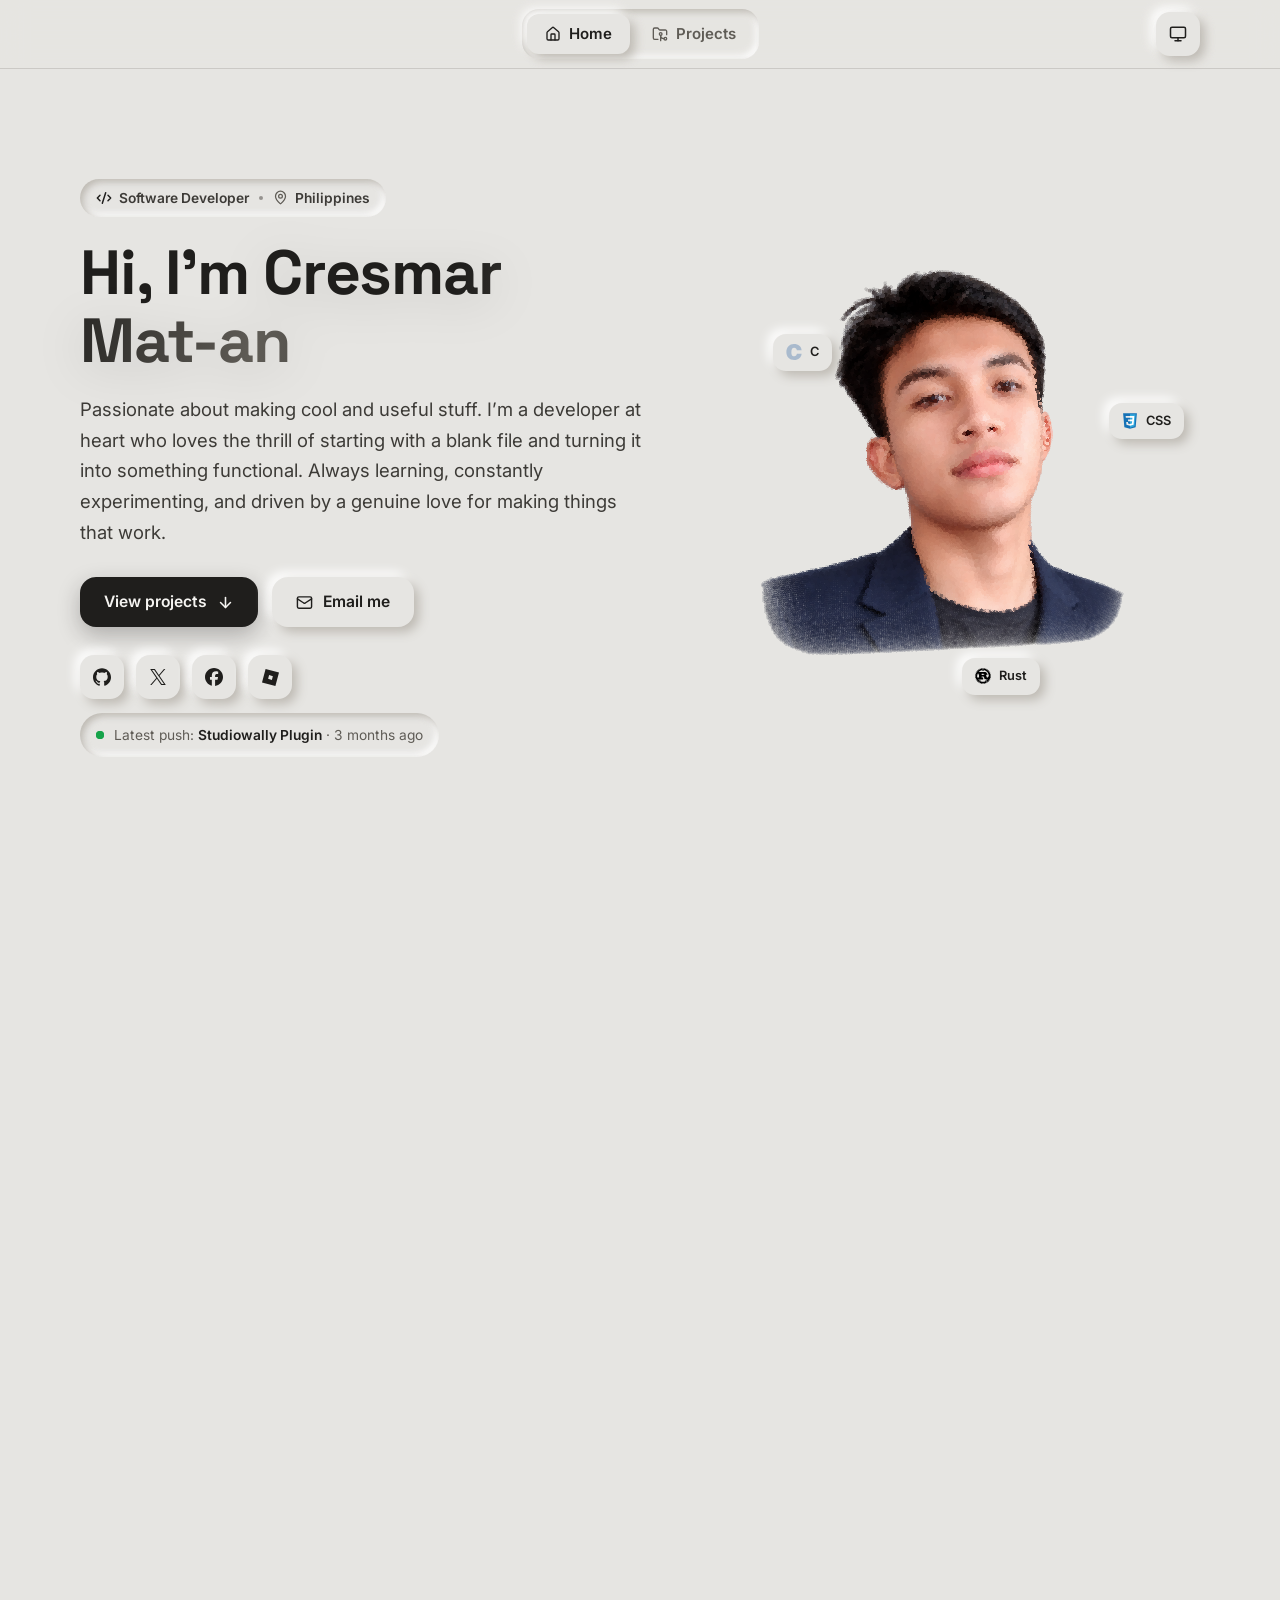
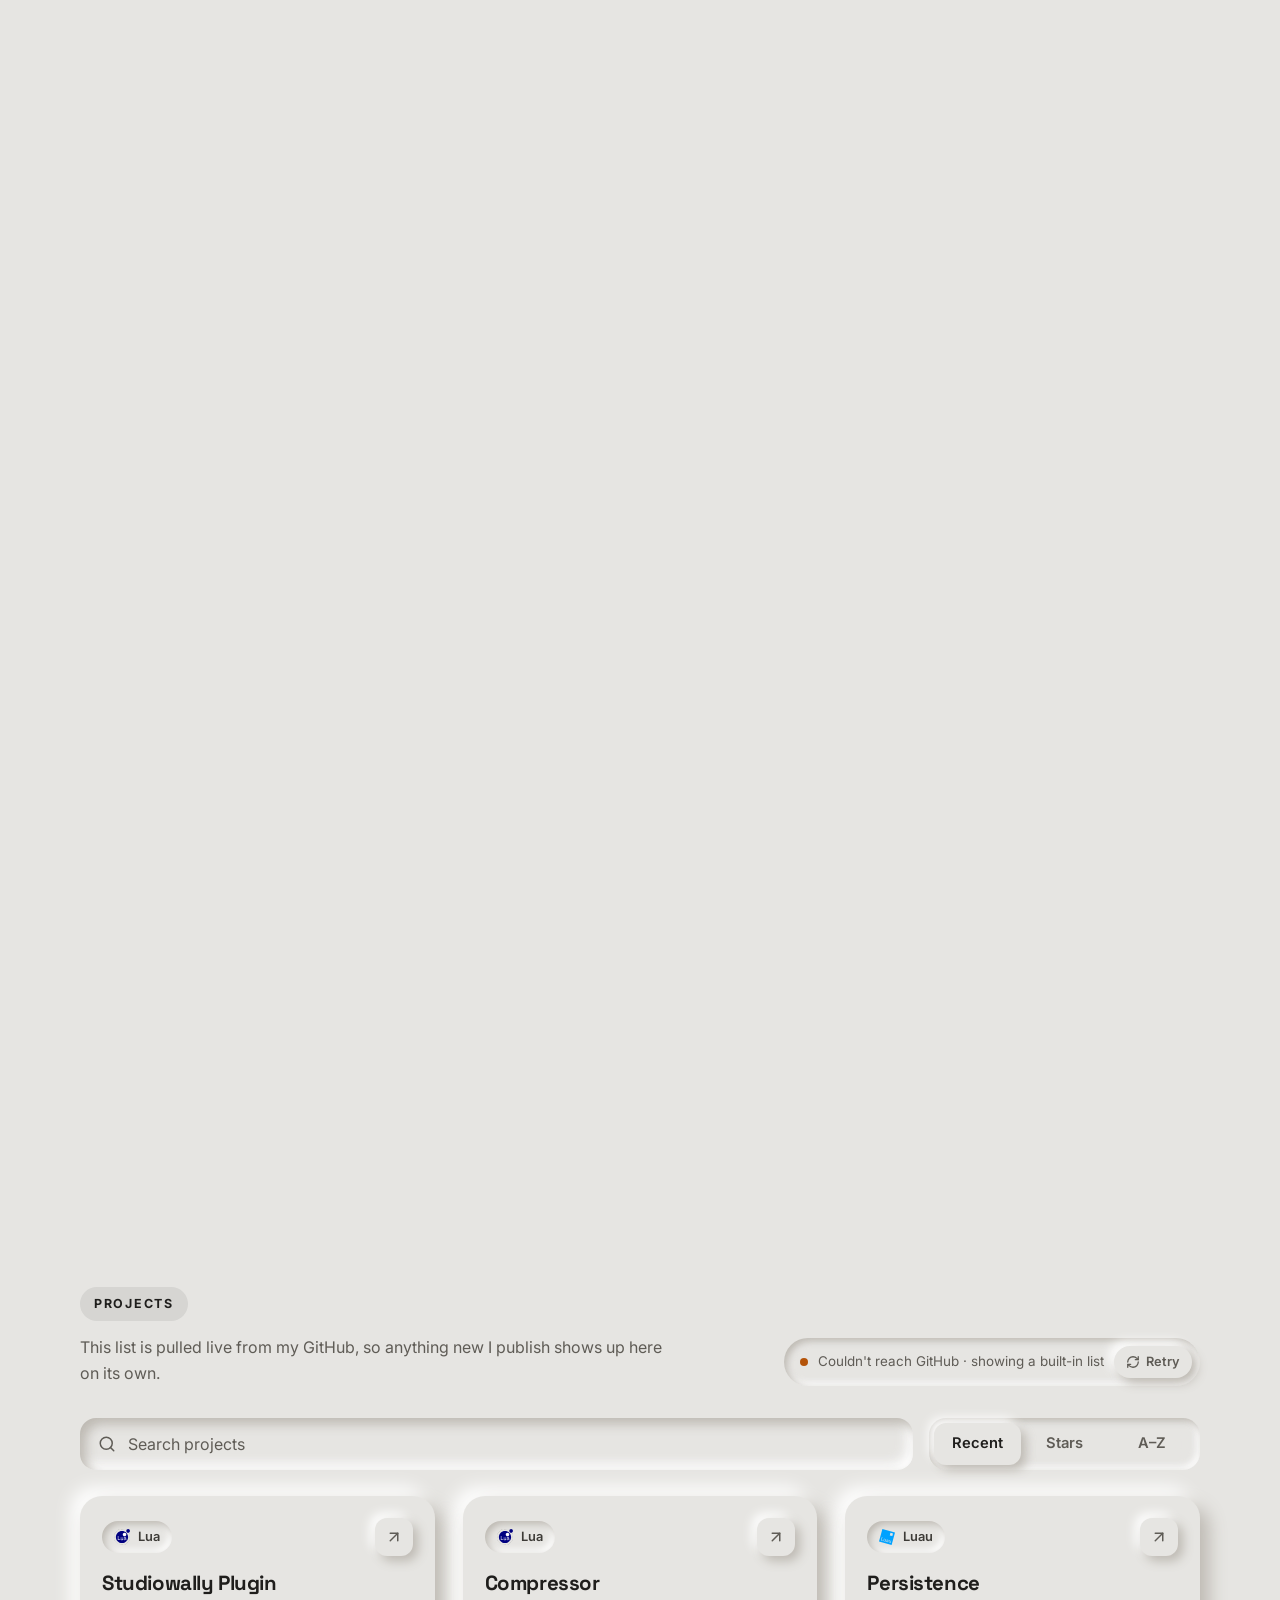
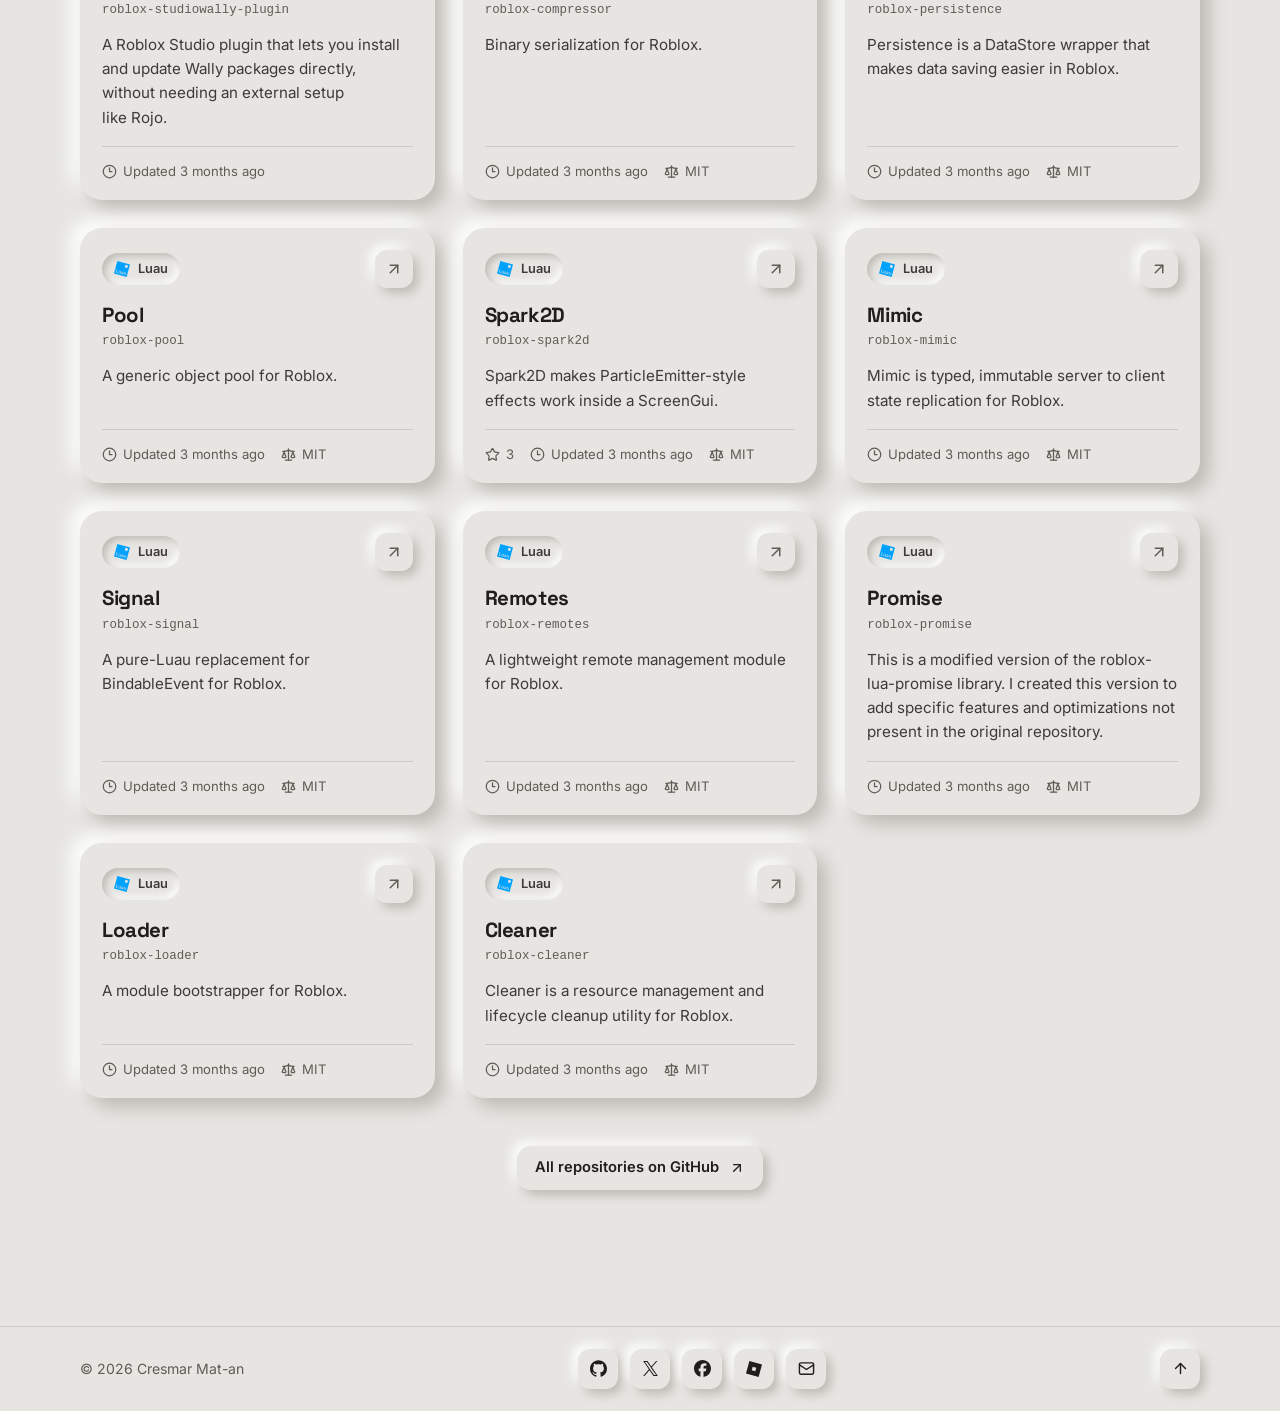
==== commit 7fd89915: "Premium neumorphic redesign with scroll-driven particle morph Motion (inspired by particle-morph por" ====
--- a/index.html
+++ b/index.html
@@ -7,14 +7,14 @@
   <meta name="description" content="Cresmar Mat-an is a builder from the Philippines, publishing small open-source stuff. Projects sync live from GitHub." />
   <meta name="author" content="Cresmar Mat-an" />
   <link rel="canonical" href="https://cresmarmat-an.github.io/" />
-  <meta name="theme-color" content="#E0E5EC" media="(prefers-color-scheme: light)" />
-  <meta name="theme-color" content="#22262F" media="(prefers-color-scheme: dark)" />
+  <meta name="theme-color" content="#E6E5E2" media="(prefers-color-scheme: light)" />
+  <meta name="theme-color" content="#262523" media="(prefers-color-scheme: dark)" />
   <meta name="color-scheme" content="light dark" />
   <meta property="og:type" content="website" />
   <meta property="og:url" content="https://cresmarmat-an.github.io/" />
   <meta property="og:title" content="Cresmar Mat-an" />
   <meta property="og:description" content="Passionate about programming and building cool, useful stuff out of pure curiosity." />
-  <meta property="og:image" content="https://cresmarmat-an.github.io/assets/img/og.jpg" />
+  <meta property="og:image" content="https://cresmarmat-an.github.io/assets/img/og.jpg?v=20261025" />
   <meta property="og:image:width" content="1200" />
   <meta property="og:image:height" content="630" />
   <meta name="twitter:card" content="summary_large_image" />
@@ -49,24 +49,8 @@
 <body>
   <a class="skip-link" href="#main">Skip to content</a>
   <div id="progress" aria-hidden="true"></div>
-  <div class="dream-intro" aria-hidden="true"></div>
-  <div class="dream-bg" aria-hidden="true">
-    <canvas id="dream"></canvas>
-    <div class="orbs">
-      <div class="orb sphere far" data-x=".04" data-y=".14" data-depth=".35" style="--s:190px;--dur:11s"><i></i></div>
-      <div class="orb ring" data-x=".84" data-y=".55" data-depth=".7" style="--s:210px;--dur:13s"><i></i></div>
-      <div class="orb bubble" data-x=".46" data-y=".06" data-depth="1.1" style="--s:96px;--dur:9s"><i><b></b></i></div>
-      <div class="orb pill hide-sm" data-x=".02" data-y=".7" data-depth=".85" style="--s:150px;--h:64px;--dur:12s"><i></i></div>
-      <div class="orb sphere" data-x=".78" data-y=".18" data-depth="1.3" style="--s:54px;--dur:8s"><i></i></div>
-      <div class="orb ring hide-sm" data-x=".3" data-y=".86" data-depth=".5" style="--s:92px;--dur:10s"><i></i></div>
-      <div class="orb bubble farther" data-x=".88" data-y=".9" data-depth=".4" style="--s:150px;--dur:14s"><i><b></b></i></div>
-      <div class="orb sphere hide-sm" data-x=".62" data-y=".44" data-depth="1.5" style="--s:26px;--dur:7s"><i></i></div>
-      <div class="orb bubble" data-x=".18" data-y=".42" data-depth="1.2" style="--s:40px;--dur:8.5s"><i><b></b></i></div>
-    </div>
-    <div class="grain"></div>
-  </div>
-  <canvas id="bg-canvas" aria-hidden="true"></canvas>
-  <div class="cursor-glow" aria-hidden="true"></div>
+  <canvas id="morph" aria-hidden="true"></canvas>
+  <div class="cursor" aria-hidden="true"><i class="cursor-ring"></i><i class="cursor-dot"></i></div>
 
   <header class="nav">
     <div class="container nav-inner">
@@ -124,9 +108,6 @@
       </div>
 
       <div class="hero-photo reveal">
-        <i class="aura-halo" aria-hidden="true"></i>
-        <div class="orbit orbit-a" aria-hidden="true"><div class="orbit-plane"><i class="orbit-ring"></i><div class="orbit-spin"><i class="moon"></i></div></div></div>
-        <div class="orbit orbit-b" aria-hidden="true"><div class="orbit-plane"><i class="orbit-ring"></i><div class="orbit-spin"><i class="moon moon-sm"></i></div></div></div>
         <div class="photo-blend">
           <picture>
             <source srcset="assets/img/profile.webp?v=20261022" type="image/webp" />
@@ -148,6 +129,9 @@
         <span class="tech-chip"><img class="icon-mono" src="assets/img/icons/rust-original.svg" alt="" width="16" height="16" />Rust</span>
       </div>
     </section>
+
+    <!-- particle interlude: the portrait re-forms as a globe, then the Philippines -->
+    <div class="interlude" aria-hidden="true"><div class="interlude-stage"></div></div>
 
     <!-- PROJECTS -->
     <section class="section container" id="projects" aria-labelledby="projects-title">
@@ -217,8 +201,8 @@
     </div>
   </footer>
 
-  <script src="js/dream.js" defer></script>
-  <script src="js/particles.js" defer></script>
+  <script src="js/vendor/lenis.min.js" defer></script>
+  <script src="js/morph.js" defer></script>
   <script src="js/main.js" defer></script>
   <script src="js/fx.js" defer></script>
 </body>
--- a/css/styles.css
+++ b/css/styles.css
@@ -8,14 +8,14 @@
   --font-display:"Space Grotesk",Inter,system-ui,sans-serif;
   --font-mono:ui-monospace,SFMono-Regular,Menlo,Consolas,"Liberation Mono",monospace;
 
-  --bg:#E0E5EC; --card:#E0E5EC;
-  --text:#23272F; --text-2:#3A4250; --muted:#525A68;
-  --accent:#2563EB; --accent-ink:#1D4ED8; --on-accent:#fff;
-  --accent-soft:rgba(37,99,235,.12); --accent-glow:rgba(37,99,235,.35);
-  --ok:#16A34A; --warn:#D97706;
-  --line:rgba(120,132,152,.22);
-  --nav-bg:rgba(224,229,236,.8);
-  --sd:#A3B1C6; --sl:#FFFFFF;
+  --bg:#E6E5E2; --card:#E6E5E2;
+  --text:#1F1E1C; --text-2:#3D3B37; --muted:#5F5C56;
+  --accent:#1F1E1C; --accent-ink:#1F1E1C; --on-accent:#F5F4F1;
+  --accent-soft:rgba(31,30,28,.08); --accent-glow:rgba(31,30,28,.28);
+  --ok:#16A34A; --warn:#B45309;
+  --line:rgba(80,76,70,.18);
+  --nav-bg:rgba(230,229,226,.8);
+  --sd:#BDB9B2; --sl:#FFFFFF;
 
   --shadow-out:9px 9px 18px var(--sd),-9px -9px 18px var(--sl);
   --shadow-hover:12px 12px 26px var(--sd),-12px -12px 26px var(--sl);
@@ -27,26 +27,26 @@
 }
 @media(prefers-color-scheme:dark){
   :root[data-theme="auto"]{
-    --bg:#22262F; --card:#22262F;
-    --text:#E9EDF4; --text-2:#C7CEDA; --muted:#A9B1C2;
-    --accent:#60A5FA; --accent-ink:#7DB6FB; --on-accent:#0B1220;
-    --accent-soft:rgba(96,165,250,.16); --accent-glow:rgba(96,165,250,.28);
+    --bg:#262523; --card:#262523;
+    --text:#F2F1EE; --text-2:#D4D1CB; --muted:#ADA9A2;
+    --accent:#F2F1EE; --accent-ink:#F2F1EE; --on-accent:#1F1E1C;
+    --accent-soft:rgba(242,241,238,.09); --accent-glow:rgba(0,0,0,.45);
     --ok:#4ADE80; --warn:#FBBF24;
-    --line:rgba(150,162,184,.16);
-    --nav-bg:rgba(34,38,47,.8);
-    --sd:#14171D; --sl:#343A46;
+    --line:rgba(200,195,186,.14);
+    --nav-bg:rgba(38,37,35,.8);
+    --sd:#1A1918; --sl:#33312E;
     color-scheme:dark;
   }
 }
 :root[data-theme="dark"]{
-  --bg:#22262F; --card:#22262F;
-  --text:#E9EDF4; --text-2:#C7CEDA; --muted:#A9B1C2;
-  --accent:#60A5FA; --accent-ink:#7DB6FB; --on-accent:#0B1220;
-  --accent-soft:rgba(96,165,250,.16); --accent-glow:rgba(96,165,250,.28);
+  --bg:#262523; --card:#262523;
+  --text:#F2F1EE; --text-2:#D4D1CB; --muted:#ADA9A2;
+  --accent:#F2F1EE; --accent-ink:#F2F1EE; --on-accent:#1F1E1C;
+  --accent-soft:rgba(242,241,238,.09); --accent-glow:rgba(0,0,0,.45);
   --ok:#4ADE80; --warn:#FBBF24;
-  --line:rgba(150,162,184,.16);
-  --nav-bg:rgba(34,38,47,.8);
-  --sd:#14171D; --sl:#343A46;
+  --line:rgba(200,195,186,.14);
+  --nav-bg:rgba(38,37,35,.8);
+  --sd:#1A1918; --sl:#33312E;
   color-scheme:dark;
 }
 /* shallower shadows on small screens so cards don't bleed into the gutters */
@@ -90,9 +90,8 @@
 ::selection{background:var(--accent);color:var(--on-accent)}
 :focus-visible{outline:3px solid var(--accent);outline-offset:3px;border-radius:10px}
 
-/* particle field + scroll progress */
-#bg-canvas{position:fixed;inset:0;width:100%;height:100%;z-index:0;pointer-events:none;display:block}
-#progress{position:fixed;top:0;left:0;right:0;height:3px;z-index:60;background:linear-gradient(90deg,var(--accent),#7C3AED,#06B6D4);transform-origin:0 50%;transform:scaleX(0);pointer-events:none}
+/* scroll progress */
+#progress{position:fixed;top:0;left:0;right:0;height:3px;z-index:60;background:var(--text);transform-origin:0 50%;transform:scaleX(0);pointer-events:none}
 
 /* dark-on-transparent icons get lifted in dark mode */
 :root[data-theme="dark"] .icon-mono{filter:invert(1) hue-rotate(180deg) brightness(1.1)}
@@ -155,11 +154,11 @@
 @keyframes ping{0%{transform:scale(1);opacity:.55}70%,100%{transform:scale(2.8);opacity:0}}
 
 /* h1 name shimmer */
-h1 .accent{background:linear-gradient(100deg,var(--accent) 20%,#7C3AED 42%,#06B6D4 58%,var(--accent) 80%);background-size:220% auto;-webkit-background-clip:text;background-clip:text;color:transparent;-webkit-text-fill-color:transparent;animation:sheen 7s linear infinite}
+h1 .accent{background:linear-gradient(100deg,var(--text) 20%,var(--muted) 42%,var(--text-2) 58%,var(--text) 80%);background-size:220% auto;-webkit-background-clip:text;background-clip:text;color:transparent;-webkit-text-fill-color:transparent;animation:sheen 7s linear infinite}
 @keyframes sheen{to{background-position:220% center}}
 
 /* portrait, feathered so it melts into the background */
-.hero-photo{position:relative;display:grid;place-items:center;min-height:clamp(320px,40vw,480px);perspective:1000px;transform-style:preserve-3d}
+.hero-photo{position:relative;display:grid;place-items:center;min-height:clamp(320px,40vw,480px);perspective:1000px}
 .photo-blend{position:relative;z-index:1;animation:bob 7s ease-in-out infinite}
 .photo-blend::before{content:"";position:absolute;inset:12% 2% -4%;background:radial-gradient(closest-side,var(--accent-soft),transparent 72%);filter:blur(34px);z-index:-1}
 .photo-blend::after{content:"";position:absolute;left:16%;right:16%;bottom:-8px;height:28px;background:radial-gradient(closest-side,rgba(20,30,55,.28),transparent 70%);filter:blur(12px);z-index:-1}
@@ -328,83 +327,29 @@
   #progress{display:none}
 }
 
-/* ===================== dream layer ===================== */
-@property --spin{syntax:"<angle>";inherits:true;initial-value:0deg}
-@property --hole{syntax:"<percentage>";inherits:false;initial-value:0%}
-:root{
-  --iri:conic-gradient(from var(--spin),#c4b5fd,#93c5fd,#6ee7b7,#fbcfe8,#fde68a,#c4b5fd);
-  --orb-hi:#ffffff; --orb-mid:#dfe4ee; --orb-lo:#b3bccf; --orb-drop:rgba(104,120,158,.34); --orb-gloss:rgba(255,255,255,.6); --orb-rim:rgba(124,58,237,0);
-  --glow-a:rgba(196,181,253,.55); --glow-b:rgba(147,197,253,.28); --glow-blend:soft-light;
-  --glare:rgba(255,255,255,.7); --halo-op:.6;
-  --mist-a:#ffffff; --mist-b:#eee9fd; --mist-c:#dde9fc;
-  --wash-1:rgba(196,181,253,.55); --wash-2:rgba(147,197,253,.5); --wash-3:rgba(251,207,232,.5);
-}
-@media(prefers-color-scheme:dark){
-  :root[data-theme="auto"]{
-    --orb-hi:#545c72; --orb-mid:#2c313d; --orb-lo:#16191f; --orb-drop:rgba(0,0,0,.55); --orb-gloss:rgba(255,255,255,.14); --orb-rim:rgba(129,140,248,.4);
-    --glow-a:rgba(129,140,248,.34); --glow-b:rgba(56,189,248,.16); --glow-blend:screen;
-    --glare:rgba(165,180,252,.2); --halo-op:.45;
-    --mist-a:#2e3342; --mist-b:#272238; --mist-c:#1c2333;
-    --wash-1:rgba(99,102,241,.32); --wash-2:rgba(14,165,233,.22); --wash-3:rgba(192,38,211,.22);
-  }
-}
-:root[data-theme="dark"]{
-  --orb-hi:#545c72; --orb-mid:#2c313d; --orb-lo:#16191f; --orb-drop:rgba(0,0,0,.55); --orb-gloss:rgba(255,255,255,.14); --orb-rim:rgba(129,140,248,.4);
-  --glow-a:rgba(129,140,248,.34); --glow-b:rgba(56,189,248,.16); --glow-blend:screen;
-  --glare:rgba(165,180,252,.2); --halo-op:.45;
-  --mist-a:#2e3342; --mist-b:#272238; --mist-c:#1c2333;
-  --wash-1:rgba(99,102,241,.32); --wash-2:rgba(14,165,233,.22); --wash-3:rgba(192,38,211,.22);
-}
-
-/* sky: the WebGL aurora, with a still gradient wash when WebGL isn't there */
-.dream-bg{position:fixed;inset:0;z-index:0;overflow:hidden;pointer-events:none;background:radial-gradient(60% 50% at 18% 18%,var(--wash-1),transparent 70%),radial-gradient(50% 45% at 86% 32%,var(--wash-2),transparent 70%),radial-gradient(55% 50% at 60% 92%,var(--wash-3),transparent 70%),var(--bg)}
-#dream{position:absolute;inset:0;width:100%;height:100%;display:block;opacity:0;transition:opacity 1.4s var(--ease-out)}
-#dream.ready{opacity:1}
-.no-webgl #dream{display:none}
-.grain{position:absolute;inset:0;opacity:.16;mix-blend-mode:overlay;background-image:url("data:image/svg+xml,%3Csvg xmlns='http://www.w3.org/2000/svg' width='180' height='180'%3E%3Cfilter id='n'%3E%3CfeTurbulence type='fractalNoise' baseFrequency='.85' numOctaves='3' stitchTiles='stitch'/%3E%3CfeColorMatrix values='0 0 0 0 .5 0 0 0 0 .5 0 0 0 0 .5 0 0 0 .6 0'/%3E%3C/filter%3E%3Crect width='100%25' height='100%25' filter='url(%23n)'/%3E%3C/svg%3E")}
-
-/* floating neumorphic objects; fx.js places them and adds depth parallax */
-.orbs{position:absolute;inset:0}
-.orb{position:absolute;left:0;top:0;will-change:transform}
-.orb>i{position:relative;display:block;width:var(--s);height:var(--s);border-radius:50%;animation:orb-drift var(--dur,10s) ease-in-out infinite alternate;will-change:transform}
-@keyframes orb-drift{0%{transform:translate3d(0,0,0) rotate(0deg)}50%{transform:translate3d(22px,-30px,0) rotate(10deg)}100%{transform:translate3d(-16px,20px,0) rotate(-8deg)}}
-.orb.sphere>i{background:radial-gradient(circle at 32% 28%,var(--orb-hi) 0%,var(--orb-mid) 46%,var(--orb-lo) 100%);box-shadow:18px 30px 60px var(--orb-drop),inset -10px -14px 28px rgba(0,0,0,.1),inset 8px 8px 22px var(--orb-gloss),inset 0 0 0 1px var(--orb-rim)}
-.orb.pill>i{height:var(--h);border-radius:999px;background:linear-gradient(160deg,var(--orb-hi) 0%,var(--orb-mid) 48%,var(--orb-lo) 100%);box-shadow:16px 26px 50px var(--orb-drop),inset -8px -10px 22px rgba(0,0,0,.1),inset 6px 6px 16px var(--orb-gloss),inset 0 0 0 1px var(--orb-rim)}
-.orb.ring>i{border:calc(var(--s) * .17) solid var(--bg);box-shadow:16px 16px 34px var(--sd),-16px -16px 34px var(--sl),inset 12px 12px 22px var(--sd),inset -12px -12px 22px var(--sl)}
-.orb.bubble>i{overflow:hidden;box-shadow:inset 0 0 24px rgba(255,255,255,.55),0 22px 44px rgba(120,110,200,.22)}
-.orb.bubble b{position:absolute;inset:-25%;background:var(--iri);opacity:.7;animation:spin-r 16s linear infinite}
-.orb.bubble>i::after{content:"";position:absolute;inset:0;border-radius:50%;background:radial-gradient(circle at 30% 24%,rgba(255,255,255,.95),rgba(255,255,255,.25) 26%,transparent 50%)}
-.orb.far>i{filter:blur(3px)}
-.orb.farther>i{filter:blur(7px)}
-@keyframes spin-r{to{rotate:360deg}}
-
-/* portrait: rotating iridescent halo + two planet rings whose moons pass behind you */
-.aura-halo{position:absolute;left:50%;top:46%;width:min(470px,82vw);aspect-ratio:1;margin:calc(min(470px,82vw) / -2) 0 0 calc(min(470px,82vw) / -2);border-radius:50%;background:conic-gradient(#c4b5fd,#93c5fd,#6ee7b7,#fbcfe8,#fde68a,#c4b5fd);filter:blur(48px);opacity:var(--halo-op);transform:translateZ(-80px);animation:spin-r 22s linear infinite,halo-breathe 7s ease-in-out infinite alternate;pointer-events:none}
-@keyframes halo-breathe{to{scale:1.14}}
-.orbit{position:absolute;left:50%;top:48%;width:min(540px,94vw);aspect-ratio:1;margin:calc(min(540px,94vw) / -2) 0 0 calc(min(540px,94vw) / -2);transform-style:preserve-3d;pointer-events:none}
-.orbit-a{rotate:-14deg}
-.orbit-b{width:min(420px,78vw);margin:calc(min(420px,78vw) / -2) 0 0 calc(min(420px,78vw) / -2);rotate:20deg}
-.orbit-plane{position:absolute;inset:0;transform:rotateX(74deg);transform-style:preserve-3d}
-.orbit-b .orbit-plane{transform:rotateX(70deg)}
-.orbit-ring{position:absolute;inset:0;border-radius:50%;background:conic-gradient(from 0deg,#a78bfa,#60a5fa,#34d399,#f472b6,#fbbf24,#a78bfa);-webkit-mask:radial-gradient(farthest-side,transparent calc(100% - 3px),#000 calc(100% - 2.5px));mask:radial-gradient(farthest-side,transparent calc(100% - 3px),#000 calc(100% - 2.5px));opacity:.9;animation:spin-r 26s linear infinite}
-.orbit-b .orbit-ring{opacity:.55;animation-duration:34s;animation-direction:reverse}
-.orbit-spin{position:absolute;inset:0;transform-style:preserve-3d;animation:orbit-spin 11s linear infinite}
-.orbit-b .orbit-spin{animation-duration:16s;animation-direction:reverse}
-@keyframes orbit-spin{to{transform:rotateZ(360deg)}}
-.moon{position:absolute;left:50%;top:0;width:18px;height:18px;margin:-9px 0 0 -9px;border-radius:50%;background:radial-gradient(circle at 34% 30%,#fff,#c4b5fd 45%,#7c3aed);box-shadow:0 0 18px 5px rgba(167,139,250,.65);animation:moon-face 11s linear infinite}
-.moon-sm{width:12px;height:12px;margin:-6px 0 0 -6px;background:radial-gradient(circle at 34% 30%,#fff,#99f6e4 45%,#0891b2);box-shadow:0 0 14px 4px rgba(45,212,191,.6)}
-.orbit-b .moon{animation:moon-face-b 16s linear infinite reverse}
-/* the moon counter-rotates so it always faces you as it circles */
-@keyframes moon-face{from{transform:rotateZ(0deg) rotateX(-74deg)}to{transform:rotateZ(-360deg) rotateX(-74deg)}}
-@keyframes moon-face-b{from{transform:rotateZ(0deg) rotateX(-70deg)}to{transform:rotateZ(-360deg) rotateX(-70deg)}}
-h1 .accent{filter:drop-shadow(0 8px 26px rgba(124,58,237,.28))}
-/* pressed-in wells get a frosted surface so the sky reads behind them, not through them */
+/* ===================== particle layer ===================== */
+:root{--glare:rgba(255,255,255,.72); --cur:#1F1E1C; --cur-ring:rgba(31,30,28,.45); --edge:rgba(31,30,28,.55)}
+@media(prefers-color-scheme:dark){:root[data-theme="auto"]{--glare:rgba(255,255,255,.09); --cur:#F2F1EE; --cur-ring:rgba(242,241,238,.5); --edge:rgba(242,241,238,.6)}}
+:root[data-theme="dark"]{--glare:rgba(255,255,255,.09); --cur:#F2F1EE; --cur-ring:rgba(242,241,238,.5); --edge:rgba(242,241,238,.6)}
+
+/* one particle field behind the page (morph.js); the photo hands over to it once it's ready */
+#morph{position:fixed;inset:0;width:100%;height:100%;z-index:0;pointer-events:none;display:block;opacity:0;transition:opacity .8s var(--ease-out)}
+#morph.ready{opacity:1}
+.photo-blend{transition:opacity 1.6s var(--ease-out)}
+.morph-on .photo-blend{opacity:0}
+/* interlude: open scroll space where the globe and then the map take the stage */
+.interlude{position:relative;z-index:1;height:200vh;height:200svh}
+.interlude-stage{--r:min(300px,40vw,34vh);position:sticky;top:calc(50vh - var(--r));top:calc(50svh - var(--r));width:calc(var(--r) * 2);aspect-ratio:1;margin:calc(50vh - var(--r)) auto 0;margin:calc(50svh - var(--r)) auto 0;pointer-events:none}
+html:not(.js) .interlude,.no-morph .interlude{height:12vh}
+html:not(.js) .interlude-stage,.no-morph .interlude-stage{display:none}
+h1 .accent{filter:drop-shadow(0 8px 24px rgba(0,0,0,.12))}
+/* pressed-in wells get a frosted surface so particles pass behind them, not through them */
 .eyebrow,.latest,.sync,.search,.seg,.empty{background:color-mix(in srgb,var(--bg) 86%,transparent);-webkit-backdrop-filter:blur(12px) saturate(1.2);backdrop-filter:blur(12px) saturate(1.2)}
 
 /* cards: moving glare and an iridescent edge that follows the cursor */
 .proj-card{isolation:isolate}
 .proj-card::before{content:"";position:absolute;inset:0;z-index:-1;border-radius:inherit;pointer-events:none;background:radial-gradient(520px circle at var(--gx,50%) var(--gy,-20%),var(--glare),transparent 44%);opacity:0;transition:opacity 350ms var(--ease-out)}
-.proj-card::after{content:"";position:absolute;inset:-1px;z-index:-1;border-radius:inherit;padding:1.5px;pointer-events:none;background:conic-gradient(from var(--ga,0deg),#a78bfa,#60a5fa,#34d399,#f472b6,#fbbf24,#a78bfa);-webkit-mask:linear-gradient(#000 0 0) content-box,linear-gradient(#000 0 0);-webkit-mask-composite:xor;mask-composite:exclude;opacity:0;transition:opacity 350ms var(--ease-out)}
+.proj-card::after{content:"";position:absolute;inset:-1px;z-index:-1;border-radius:inherit;padding:1.5px;pointer-events:none;background:conic-gradient(from var(--ga,0deg),var(--edge),transparent 22%,transparent 50%,color-mix(in srgb,var(--edge) 45%,transparent) 62%,transparent 80%,var(--edge));-webkit-mask:linear-gradient(#000 0 0) content-box,linear-gradient(#000 0 0);-webkit-mask-composite:xor;mask-composite:exclude;opacity:0;transition:opacity 350ms var(--ease-out)}
 .skeleton::before,.skeleton::after{display:none}
 @media(hover:hover) and (pointer:fine){
   .proj-card:hover::before{opacity:1}
@@ -415,28 +360,32 @@
 .btn.mag,.icon-btn.mag{transition:translate 140ms linear,transform 150ms var(--ease-out),box-shadow 220ms var(--ease-out),color 180ms var(--ease-out),filter 200ms var(--ease-out)}
 .btn.mag-out,.icon-btn.mag-out{transition:translate 700ms cubic-bezier(.34,1.56,.64,1),transform 150ms var(--ease-out),box-shadow 220ms var(--ease-out),color 180ms var(--ease-out),filter 200ms var(--ease-out)}
 
-/* a soft light that follows the cursor and lifts the surfaces under it */
-.cursor-glow{position:fixed;left:0;top:0;z-index:40;width:560px;height:560px;margin:-280px 0 0 -280px;border-radius:50%;pointer-events:none;background:radial-gradient(closest-side,var(--glow-a),var(--glow-b) 46%,transparent 72%);mix-blend-mode:var(--glow-blend);opacity:0;transition:opacity 500ms var(--ease-out);will-change:transform}
-.cursor-glow.on{opacity:1}
-@media not ((hover:hover) and (pointer:fine)){.cursor-glow{display:none}}
-
-/* intro: the page wakes up as a mist clears from the center */
-.dream-intro{position:fixed;inset:0;z-index:200;pointer-events:none;background:radial-gradient(120% 100% at 50% 45%,var(--mist-a) 0%,var(--mist-b) 55%,var(--mist-c) 100%);-webkit-mask-image:radial-gradient(circle at 50% 45%,transparent var(--hole),#000 calc(var(--hole) + 28%));mask-image:radial-gradient(circle at 50% 45%,transparent var(--hole),#000 calc(var(--hole) + 28%));animation:wake 1.6s cubic-bezier(.65,0,.35,1) 2.2s forwards}
-/* fx.js starts the clearing as soon as the page is ready; the delayed run above is the no-JS fallback */
-.awake .dream-intro{animation:wake-now 1.8s cubic-bezier(.65,0,.35,1) .05s forwards}
-@keyframes wake{70%{opacity:1}to{--hole:150%;opacity:0;visibility:hidden}}
-@keyframes wake-now{70%{opacity:1}to{--hole:150%;opacity:0;visibility:hidden}}
+/* custom cursor: a glowing dot and a trailing ring that swells over anything clickable */
+.cursor{position:fixed;left:0;top:0;z-index:300;pointer-events:none;opacity:0;transition:opacity 300ms var(--ease-out)}
+.cursor.on{opacity:1}
+.cursor.is-text{opacity:0}
+.cursor-dot,.cursor-ring{position:absolute;left:0;top:0;border-radius:50%;will-change:transform}
+.cursor-dot{width:8px;height:8px;margin:-4px 0 0 -4px;background:var(--cur);box-shadow:0 0 14px 3px color-mix(in srgb,var(--cur) 55%,transparent)}
+.cursor-ring{width:40px;height:40px;margin:-20px 0 0 -20px;border:1.5px solid var(--cur-ring);transition:scale 380ms var(--ease-out),border-color 300ms var(--ease-out),background-color 300ms var(--ease-out)}
+.cursor.is-link .cursor-ring{scale:1.65;border-color:var(--cur);background-color:color-mix(in srgb,var(--cur) 8%,transparent)}
+.cursor.is-down .cursor-ring{scale:.7}
+.has-cursor,.has-cursor *{cursor:none !important}
+.has-cursor input,.has-cursor textarea{cursor:text !important}
+@media not ((hover:hover) and (pointer:fine)){.cursor{display:none}}
+
+/* Lenis smooth scrolling */
+html.lenis,html.lenis body{height:auto}
+.lenis.lenis-smooth{scroll-behavior:auto !important}
+.lenis.lenis-stopped{overflow:clip}
+.lenis.lenis-smooth iframe{pointer-events:none}
 
 @media(max-width:640px){
-  .orb.hide-sm{display:none}
-  .orb{scale:.66}
-  .aura-halo{width:76vw;margin:-38vw 0 0 -38vw}
-  .orbit{width:82vw;margin:-41vw 0 0 -41vw}
-  .orbit-b{width:66vw;margin:-33vw 0 0 -33vw}
+  .interlude{height:160vh;height:160svh}
+  .interlude-stage{--r:min(39vw,30vh)}
 }
 @media(prefers-reduced-motion:reduce){
-  .dream-intro,.cursor-glow{display:none}
-  .orb>i,.orb.bubble b,.aura-halo,.orbit-ring,.orbit-spin,.moon{animation:none !important}
+  .cursor,.interlude-stage{display:none}
+  .interlude{height:12vh}
   .js .hero .reveal,.js .proj-card.reveal{transform:none;filter:none}
   .tech-chip{scale:1}
 }
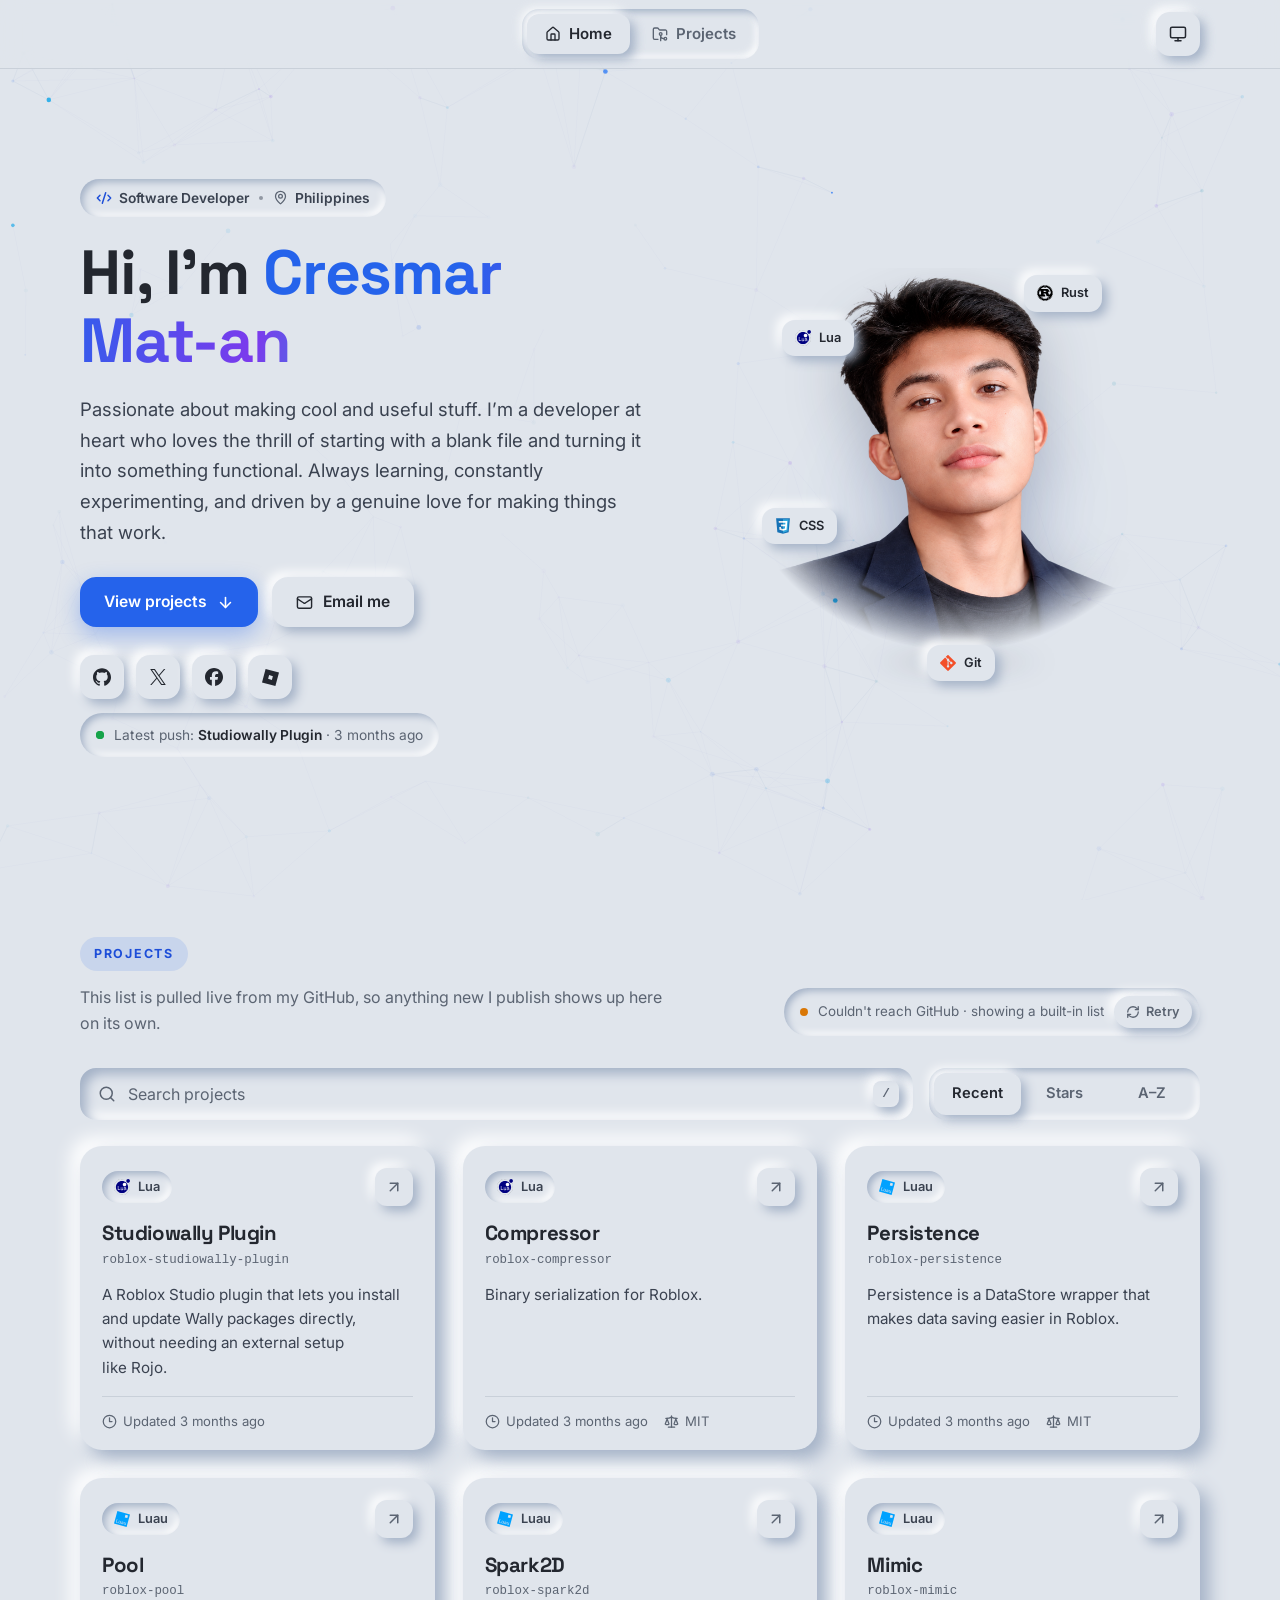
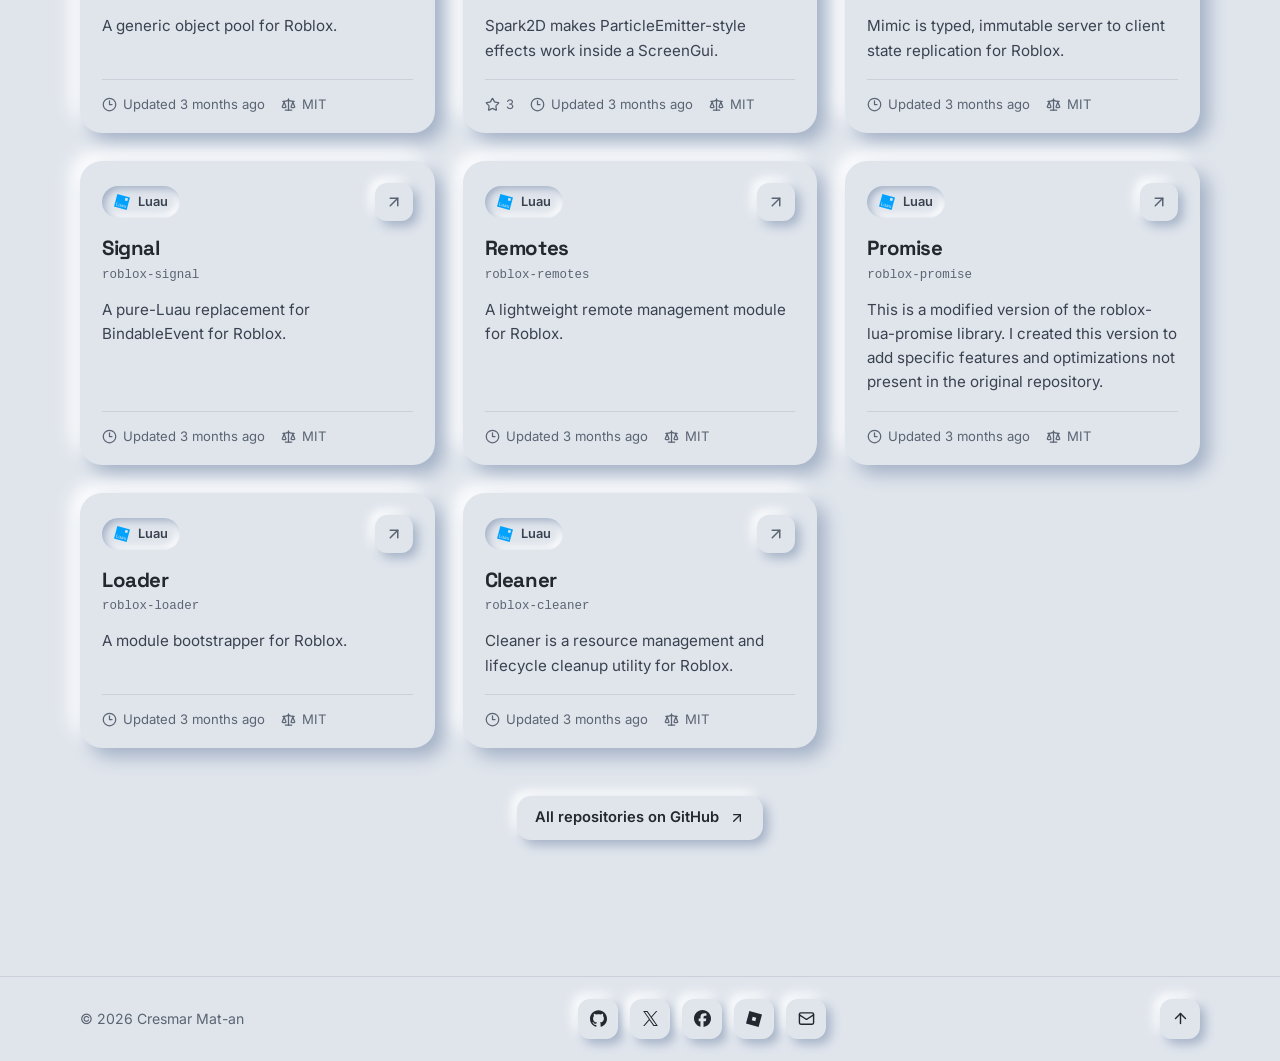
==== commit e63941fe: "Restore the original neumorphic design with UX and visual upgrades - Bring back the node-network her" ====
--- a/index.html
+++ b/index.html
@@ -7,8 +7,8 @@
   <meta name="description" content="Cresmar Mat-an is a builder from the Philippines, publishing small open-source stuff. Projects sync live from GitHub." />
   <meta name="author" content="Cresmar Mat-an" />
   <link rel="canonical" href="https://cresmarmat-an.github.io/" />
-  <meta name="theme-color" content="#E6E5E2" media="(prefers-color-scheme: light)" />
-  <meta name="theme-color" content="#262523" media="(prefers-color-scheme: dark)" />
+  <meta name="theme-color" content="#E0E5EC" media="(prefers-color-scheme: light)" />
+  <meta name="theme-color" content="#22262F" media="(prefers-color-scheme: dark)" />
   <meta name="color-scheme" content="light dark" />
   <meta property="og:type" content="website" />
   <meta property="og:url" content="https://cresmarmat-an.github.io/" />
@@ -49,8 +49,7 @@
 <body>
   <a class="skip-link" href="#main">Skip to content</a>
   <div id="progress" aria-hidden="true"></div>
-  <canvas id="morph" aria-hidden="true"></canvas>
-  <div class="cursor" aria-hidden="true"><i class="cursor-ring"></i><i class="cursor-dot"></i></div>
+  <canvas id="bg-canvas" aria-hidden="true"></canvas>
 
   <header class="nav">
     <div class="container nav-inner">
@@ -75,7 +74,7 @@
   <main id="main">
     <!-- HOME -->
     <section class="hero container" id="home" aria-labelledby="home-title">
-      <div class="hero-text">
+      <div class="hero-text" data-calm>
         <p class="eyebrow reveal">
           <span class="eyebrow-item"><svg class="eyebrow-code" width="16" height="16" viewBox="0 0 24 24" fill="none" stroke="currentColor" stroke-width="2.2" stroke-linecap="round" stroke-linejoin="round" aria-hidden="true"><path d="m18 16 4-4-4-4"/><path d="m6 8-4 4 4 4"/><path d="m14.5 4-5 16"/></svg>Software Developer</span>
           <span class="eyebrow-sep" aria-hidden="true"></span>
@@ -130,12 +129,9 @@
       </div>
     </section>
 
-    <!-- particle interlude: the portrait re-forms as a globe, then the Philippines -->
-    <div class="interlude" aria-hidden="true"><div class="interlude-stage"></div></div>
-
     <!-- PROJECTS -->
     <section class="section container" id="projects" aria-labelledby="projects-title">
-      <div class="section-head">
+      <div class="section-head" data-calm>
         <div class="section-copy reveal">
           <p class="section-tag">Projects</p>
           <p class="section-sub">This list is pulled live from my GitHub, so anything new I publish shows up here on its own.</p>
@@ -150,7 +146,7 @@
         </p>
       </div>
 
-      <div class="toolbar reveal">
+      <div class="toolbar reveal" data-calm>
         <label class="search">
           <svg width="18" height="18" viewBox="0 0 24 24" fill="none" stroke="currentColor" stroke-width="2" stroke-linecap="round" stroke-linejoin="round" aria-hidden="true"><path d="m21 21-4.34-4.34"/><circle cx="11" cy="11" r="8"/></svg>
           <span class="sr-only">Search projects</span>
@@ -201,8 +197,7 @@
     </div>
   </footer>
 
-  <script src="js/vendor/lenis.min.js" defer></script>
-  <script src="js/morph.js" defer></script>
+  <script src="js/particles.js" defer></script>
   <script src="js/main.js" defer></script>
   <script src="js/fx.js" defer></script>
 </body>
--- a/css/styles.css
+++ b/css/styles.css
@@ -8,14 +8,14 @@
   --font-display:"Space Grotesk",Inter,system-ui,sans-serif;
   --font-mono:ui-monospace,SFMono-Regular,Menlo,Consolas,"Liberation Mono",monospace;
 
-  --bg:#E6E5E2; --card:#E6E5E2;
-  --text:#1F1E1C; --text-2:#3D3B37; --muted:#5F5C56;
-  --accent:#1F1E1C; --accent-ink:#1F1E1C; --on-accent:#F5F4F1;
-  --accent-soft:rgba(31,30,28,.08); --accent-glow:rgba(31,30,28,.28);
-  --ok:#16A34A; --warn:#B45309;
-  --line:rgba(80,76,70,.18);
-  --nav-bg:rgba(230,229,226,.8);
-  --sd:#BDB9B2; --sl:#FFFFFF;
+  --bg:#E0E5EC; --card:#E0E5EC;
+  --text:#23272F; --text-2:#3A4250; --muted:#5B6472;
+  --accent:#2563EB; --accent-ink:#1D4ED8; --on-accent:#fff;
+  --accent-soft:rgba(37,99,235,.12); --accent-glow:rgba(37,99,235,.35);
+  --ok:#16A34A; --warn:#D97706;
+  --line:rgba(120,132,152,.22);
+  --nav-bg:rgba(224,229,236,.8);
+  --sd:#A3B1C6; --sl:#FFFFFF;
 
   --shadow-out:9px 9px 18px var(--sd),-9px -9px 18px var(--sl);
   --shadow-hover:12px 12px 26px var(--sd),-12px -12px 26px var(--sl);
@@ -27,26 +27,26 @@
 }
 @media(prefers-color-scheme:dark){
   :root[data-theme="auto"]{
-    --bg:#262523; --card:#262523;
-    --text:#F2F1EE; --text-2:#D4D1CB; --muted:#ADA9A2;
-    --accent:#F2F1EE; --accent-ink:#F2F1EE; --on-accent:#1F1E1C;
-    --accent-soft:rgba(242,241,238,.09); --accent-glow:rgba(0,0,0,.45);
+    --bg:#22262F; --card:#22262F;
+    --text:#E9EDF4; --text-2:#C7CEDA; --muted:#9AA3B5;
+    --accent:#60A5FA; --accent-ink:#7DB6FB; --on-accent:#0B1220;
+    --accent-soft:rgba(96,165,250,.16); --accent-glow:rgba(96,165,250,.28);
     --ok:#4ADE80; --warn:#FBBF24;
-    --line:rgba(200,195,186,.14);
-    --nav-bg:rgba(38,37,35,.8);
-    --sd:#1A1918; --sl:#33312E;
+    --line:rgba(150,162,184,.16);
+    --nav-bg:rgba(34,38,47,.8);
+    --sd:#14171D; --sl:#343A46;
     color-scheme:dark;
   }
 }
 :root[data-theme="dark"]{
-  --bg:#262523; --card:#262523;
-  --text:#F2F1EE; --text-2:#D4D1CB; --muted:#ADA9A2;
-  --accent:#F2F1EE; --accent-ink:#F2F1EE; --on-accent:#1F1E1C;
-  --accent-soft:rgba(242,241,238,.09); --accent-glow:rgba(0,0,0,.45);
+  --bg:#22262F; --card:#22262F;
+  --text:#E9EDF4; --text-2:#C7CEDA; --muted:#9AA3B5;
+  --accent:#60A5FA; --accent-ink:#7DB6FB; --on-accent:#0B1220;
+  --accent-soft:rgba(96,165,250,.16); --accent-glow:rgba(96,165,250,.28);
   --ok:#4ADE80; --warn:#FBBF24;
-  --line:rgba(200,195,186,.14);
-  --nav-bg:rgba(38,37,35,.8);
-  --sd:#1A1918; --sl:#33312E;
+  --line:rgba(150,162,184,.16);
+  --nav-bg:rgba(34,38,47,.8);
+  --sd:#14171D; --sl:#343A46;
   color-scheme:dark;
 }
 /* shallower shadows on small screens so cards don't bleed into the gutters */
@@ -72,7 +72,7 @@
   overflow-x:hidden;overflow-x:clip;
   transition:background-color 250ms var(--ease-out),color 250ms var(--ease-out);
 }
-main{flex:1 0 auto;overflow-x:clip}
+main{flex:1 0 auto}
 img{max-width:100%;height:auto}
 h1,h2,h3{font-family:var(--font-display);letter-spacing:-.02em;line-height:1.1;margin:0 0 12px;text-wrap:balance}
 h1{font-size:clamp(2.35rem,1.3rem + 4.4vw,3.9rem)}
@@ -90,8 +90,9 @@
 ::selection{background:var(--accent);color:var(--on-accent)}
 :focus-visible{outline:3px solid var(--accent);outline-offset:3px;border-radius:10px}
 
-/* scroll progress */
-#progress{position:fixed;top:0;left:0;right:0;height:3px;z-index:60;background:var(--text);transform-origin:0 50%;transform:scaleX(0);pointer-events:none}
+/* particle field + scroll progress */
+#bg-canvas{position:fixed;inset:0;width:100%;height:100%;z-index:0;pointer-events:none;display:block}
+#progress{position:fixed;top:0;left:0;right:0;height:3px;z-index:60;background:linear-gradient(90deg,var(--accent),#7C3AED,#06B6D4);transform-origin:0 50%;transform:scaleX(0);pointer-events:none}
 
 /* dark-on-transparent icons get lifted in dark mode */
 :root[data-theme="dark"] .icon-mono{filter:invert(1) hue-rotate(180deg) brightness(1.1)}
@@ -154,18 +155,18 @@
 @keyframes ping{0%{transform:scale(1);opacity:.55}70%,100%{transform:scale(2.8);opacity:0}}
 
 /* h1 name shimmer */
-h1 .accent{background:linear-gradient(100deg,var(--text) 20%,var(--muted) 42%,var(--text-2) 58%,var(--text) 80%);background-size:220% auto;-webkit-background-clip:text;background-clip:text;color:transparent;-webkit-text-fill-color:transparent;animation:sheen 7s linear infinite}
+h1 .accent{background:linear-gradient(100deg,var(--accent) 20%,#7C3AED 42%,#06B6D4 58%,var(--accent) 80%);background-size:220% auto;-webkit-background-clip:text;background-clip:text;color:transparent;-webkit-text-fill-color:transparent;animation:sheen 7s linear infinite}
 @keyframes sheen{to{background-position:220% center}}
 
 /* portrait, feathered so it melts into the background */
-.hero-photo{position:relative;display:grid;place-items:center;min-height:clamp(320px,40vw,480px);perspective:1000px}
+.hero-photo{position:relative;display:grid;place-items:center;min-height:clamp(320px,40vw,480px);perspective:900px}
 .photo-blend{position:relative;z-index:1;animation:bob 7s ease-in-out infinite}
 .photo-blend::before{content:"";position:absolute;inset:12% 2% -4%;background:radial-gradient(closest-side,var(--accent-soft),transparent 72%);filter:blur(34px);z-index:-1}
 .photo-blend::after{content:"";position:absolute;left:16%;right:16%;bottom:-8px;height:28px;background:radial-gradient(closest-side,rgba(20,30,55,.28),transparent 70%);filter:blur(12px);z-index:-1}
 .photo-blend picture{display:block}
 .photo-blend img{display:block;width:min(400px,68vw);height:auto;aspect-ratio:1;-webkit-mask-image:radial-gradient(ellipse 74% 68% at 50% 44%,#000 56%,transparent 76%);mask-image:radial-gradient(ellipse 74% 68% at 50% 44%,#000 56%,transparent 76%);filter:drop-shadow(0 18px 30px rgba(20,30,60,.24));transform:rotateX(var(--rx,0deg)) rotateY(var(--ry,0deg));transition:transform 250ms var(--ease-out)}
 @keyframes bob{50%{transform:translateY(-10px)}}
-.tech-chip{position:absolute;left:0;top:0;z-index:2;display:inline-flex;align-items:center;gap:8px;padding:8px 13px;border-radius:13px;background:var(--card);box-shadow:var(--shadow-sm);font-size:.8rem;font-weight:600;white-space:nowrap;opacity:0;visibility:hidden;pointer-events:none;scale:.55;transition:opacity 450ms var(--ease-out),visibility 450ms,scale 650ms cubic-bezier(.34,1.56,.64,1)}
+.tech-chip{position:absolute;left:0;top:0;z-index:2;display:inline-flex;align-items:center;gap:8px;padding:8px 13px;border-radius:13px;background:var(--card);box-shadow:var(--shadow-sm);font-size:.8rem;font-weight:600;white-space:nowrap;opacity:0;visibility:hidden;pointer-events:none;scale:.6;transition:opacity 450ms var(--ease-out),visibility 450ms,scale 650ms cubic-bezier(.34,1.56,.64,1)}
 .tech-chip img{width:16px;height:16px;flex-shrink:0}
 .tech-chip.show{opacity:1;visibility:visible;scale:1}
 html:not(.js) .tech-chip,html:not(.js) .skeleton,html:not(.js) .toolbar,html:not(.js) .sync{display:none}
@@ -258,19 +259,16 @@
 .footer-links{display:flex;gap:12px;margin:0;padding:0;list-style:none}
 
 /* reveal: rise and deblur (only when JS is running, so content never stays hidden) */
-.js .reveal{opacity:0;transform:translateY(34px) scale(.97);filter:blur(12px);transition:opacity 800ms var(--ease-out),transform 950ms cubic-bezier(.16,1,.3,1),filter 800ms var(--ease-out)}
+.js .reveal{opacity:0;transform:translateY(28px);filter:blur(8px);transition:opacity 700ms var(--ease-out),transform 850ms cubic-bezier(.16,1,.3,1),filter 700ms var(--ease-out)}
 .js .reveal.in{opacity:1;transform:none;filter:none}
-.js .proj-card.reveal{transform:translateY(70px) rotateX(22deg) scale(.94);filter:blur(12px);transition:opacity 800ms var(--ease-out),transform 1000ms cubic-bezier(.16,1,.3,1),filter 800ms var(--ease-out),box-shadow 240ms var(--ease-out),translate 420ms var(--ease-out),rotate 650ms cubic-bezier(.16,1,.3,1),scale 200ms var(--ease-out)}
-.js .proj-card.reveal.in{transform:none;filter:none}
-.js .proj-card.reveal.tilting{transition:opacity 800ms var(--ease-out),transform 1000ms cubic-bezier(.16,1,.3,1),filter 800ms var(--ease-out),box-shadow 240ms var(--ease-out),translate 420ms var(--ease-out),rotate 140ms linear,scale 200ms var(--ease-out)}
-.js .hero .reveal{transform:translateY(46px) scale(.95);filter:blur(18px);transition:opacity 1100ms var(--ease-out),transform 1300ms cubic-bezier(.16,1,.3,1),filter 1100ms var(--ease-out)}
-.js .hero .reveal.in{transform:none;filter:none}
-.hero-text>.reveal:nth-child(1){transition-delay:350ms}
-.hero-text>.reveal:nth-child(2){transition-delay:450ms}
-.hero-text>.reveal:nth-child(3){transition-delay:550ms}
-.hero-text>.reveal:nth-child(4){transition-delay:650ms}
-.hero-text>.reveal:nth-child(5){transition-delay:750ms}
-.hero-photo.reveal{transition-delay:500ms}
+.js .proj-card.reveal{transform:translateY(36px) scale(.97);transition:opacity 700ms var(--ease-out),transform 850ms cubic-bezier(.16,1,.3,1),filter 700ms var(--ease-out),box-shadow 240ms var(--ease-out),translate 380ms var(--ease-out),rotate 600ms cubic-bezier(.16,1,.3,1),scale 200ms var(--ease-out)}
+.js .proj-card.reveal.in{transform:none}
+.js .proj-card.reveal.tilting{transition:opacity 700ms var(--ease-out),transform 850ms cubic-bezier(.16,1,.3,1),filter 700ms var(--ease-out),box-shadow 240ms var(--ease-out),translate 380ms var(--ease-out),rotate 120ms linear,scale 200ms var(--ease-out)}
+.hero-text>.reveal:nth-child(2){transition-delay:70ms}
+.hero-text>.reveal:nth-child(3){transition-delay:140ms}
+.hero-text>.reveal:nth-child(4){transition-delay:210ms}
+.hero-text>.reveal:nth-child(5){transition-delay:280ms}
+.hero-photo.reveal{transition-delay:160ms}
 .section-head .sync.reveal{transition-delay:80ms}
 
 /* 404 */
@@ -313,6 +311,8 @@
 }
 @media(max-width:360px){
   .nav-link svg,.hide-xs{display:none}
+  .footer-links{gap:8px}
+  .footer-inner{gap:12px 8px}
 }
 /* short landscape phones: don't force a tall hero */
 @media(max-height:520px) and (orientation:landscape){
@@ -320,72 +320,44 @@
   .hero-photo{min-height:280px}
 }
 
+/* ===================== enhancements ===================== */
+:root{--glare:rgba(255,255,255,.7); --edge-a:rgba(37,99,235,.55); --edge-b:rgba(124,58,237,.35)}
+@media(prefers-color-scheme:dark){:root[data-theme="auto"]{--glare:rgba(255,255,255,.08); --edge-a:rgba(96,165,250,.6); --edge-b:rgba(167,139,250,.4)}}
+:root[data-theme="dark"]{--glare:rgba(255,255,255,.08); --edge-a:rgba(96,165,250,.6); --edge-b:rgba(167,139,250,.4)}
+
+/* nav lifts into a soft shadow once the page scrolls */
+.nav{transition:box-shadow 300ms var(--ease-out),background-color 300ms var(--ease-out)}
+.nav.scrolled{box-shadow:0 12px 30px -20px var(--sd),0 1px 0 var(--line)}
+
+/* cards: a soft shine that follows the cursor and a thin accent edge that turns toward it */
+.proj-card{isolation:isolate}
+.proj-card::before{content:"";position:absolute;inset:0;z-index:-1;border-radius:inherit;pointer-events:none;background:radial-gradient(480px circle at var(--gx,50%) var(--gy,-20%),var(--glare),transparent 45%);opacity:0;transition:opacity 350ms var(--ease-out)}
+.proj-card::after{content:"";position:absolute;inset:-1px;z-index:-1;border-radius:inherit;padding:1.5px;pointer-events:none;background:conic-gradient(from var(--ga,0deg),var(--edge-a),transparent 25%,transparent 55%,var(--edge-b) 70%,transparent 85%,var(--edge-a));-webkit-mask:linear-gradient(#000 0 0) content-box,linear-gradient(#000 0 0);-webkit-mask-composite:xor;mask-composite:exclude;opacity:0;transition:opacity 350ms var(--ease-out)}
+.skeleton::before,.skeleton::after{display:none}
+@media(hover:hover) and (pointer:fine){
+  .proj-card:hover::before{opacity:1}
+  .proj-card:hover::after{opacity:1}
+}
+
+/* magnetic buttons: follow the cursor a little, spring back on leave */
+.btn.mag,.icon-btn.mag{transition:translate 140ms linear,transform 150ms var(--ease-out),box-shadow 220ms var(--ease-out),color 180ms var(--ease-out),filter 200ms var(--ease-out)}
+.btn.mag-out,.icon-btn.mag-out{transition:translate 650ms cubic-bezier(.34,1.56,.64,1),transform 150ms var(--ease-out),box-shadow 220ms var(--ease-out),color 180ms var(--ease-out),filter 200ms var(--ease-out)}
+
+/* search: a "/" hint for keyboard users */
+.search-kbd{display:none;align-items:center;justify-content:center;min-width:26px;height:26px;padding:0 7px;margin-right:6px;border-radius:8px;box-shadow:var(--shadow-sm);font:600 .8rem/1 var(--font-mono);color:var(--muted);flex-shrink:0}
+@media(hover:hover) and (pointer:fine){.search-kbd{display:inline-flex}}
+.search:focus-within .search-kbd,.search-clear:not([hidden])~.search-kbd{display:none}
+
+/* theme switch: a quick crossfade instead of a hard cut */
+::view-transition-old(root),::view-transition-new(root){animation-duration:420ms;animation-timing-function:var(--ease-out)}
+
+@media(prefers-reduced-motion:reduce){
+  .tech-chip{scale:1}
+  .js .proj-card.reveal{transform:none}
+}
 @media(prefers-reduced-motion:reduce){
   html{scroll-behavior:auto}
   *,*::before,*::after{animation-duration:.01ms !important;animation-iteration-count:1 !important;transition-duration:.01ms !important;transition-delay:0ms !important}
   .js .reveal{opacity:1;transform:none;filter:none}
   #progress{display:none}
 }
-
-/* ===================== particle layer ===================== */
-:root{--glare:rgba(255,255,255,.72); --cur:#1F1E1C; --cur-ring:rgba(31,30,28,.45); --edge:rgba(31,30,28,.55)}
-@media(prefers-color-scheme:dark){:root[data-theme="auto"]{--glare:rgba(255,255,255,.09); --cur:#F2F1EE; --cur-ring:rgba(242,241,238,.5); --edge:rgba(242,241,238,.6)}}
-:root[data-theme="dark"]{--glare:rgba(255,255,255,.09); --cur:#F2F1EE; --cur-ring:rgba(242,241,238,.5); --edge:rgba(242,241,238,.6)}
-
-/* one particle field behind the page (morph.js); the photo hands over to it once it's ready */
-#morph{position:fixed;inset:0;width:100%;height:100%;z-index:0;pointer-events:none;display:block;opacity:0;transition:opacity .8s var(--ease-out)}
-#morph.ready{opacity:1}
-.photo-blend{transition:opacity 1.6s var(--ease-out)}
-.morph-on .photo-blend{opacity:0}
-/* interlude: open scroll space where the globe and then the map take the stage */
-.interlude{position:relative;z-index:1;height:200vh;height:200svh}
-.interlude-stage{--r:min(300px,40vw,34vh);position:sticky;top:calc(50vh - var(--r));top:calc(50svh - var(--r));width:calc(var(--r) * 2);aspect-ratio:1;margin:calc(50vh - var(--r)) auto 0;margin:calc(50svh - var(--r)) auto 0;pointer-events:none}
-html:not(.js) .interlude,.no-morph .interlude{height:12vh}
-html:not(.js) .interlude-stage,.no-morph .interlude-stage{display:none}
-h1 .accent{filter:drop-shadow(0 8px 24px rgba(0,0,0,.12))}
-/* pressed-in wells get a frosted surface so particles pass behind them, not through them */
-.eyebrow,.latest,.sync,.search,.seg,.empty{background:color-mix(in srgb,var(--bg) 86%,transparent);-webkit-backdrop-filter:blur(12px) saturate(1.2);backdrop-filter:blur(12px) saturate(1.2)}
-
-/* cards: moving glare and an iridescent edge that follows the cursor */
-.proj-card{isolation:isolate}
-.proj-card::before{content:"";position:absolute;inset:0;z-index:-1;border-radius:inherit;pointer-events:none;background:radial-gradient(520px circle at var(--gx,50%) var(--gy,-20%),var(--glare),transparent 44%);opacity:0;transition:opacity 350ms var(--ease-out)}
-.proj-card::after{content:"";position:absolute;inset:-1px;z-index:-1;border-radius:inherit;padding:1.5px;pointer-events:none;background:conic-gradient(from var(--ga,0deg),var(--edge),transparent 22%,transparent 50%,color-mix(in srgb,var(--edge) 45%,transparent) 62%,transparent 80%,var(--edge));-webkit-mask:linear-gradient(#000 0 0) content-box,linear-gradient(#000 0 0);-webkit-mask-composite:xor;mask-composite:exclude;opacity:0;transition:opacity 350ms var(--ease-out)}
-.skeleton::before,.skeleton::after{display:none}
-@media(hover:hover) and (pointer:fine){
-  .proj-card:hover::before{opacity:1}
-  .proj-card:hover::after{opacity:.95}
-}
-
-/* magnetic buttons: follow the cursor, spring back on leave */
-.btn.mag,.icon-btn.mag{transition:translate 140ms linear,transform 150ms var(--ease-out),box-shadow 220ms var(--ease-out),color 180ms var(--ease-out),filter 200ms var(--ease-out)}
-.btn.mag-out,.icon-btn.mag-out{transition:translate 700ms cubic-bezier(.34,1.56,.64,1),transform 150ms var(--ease-out),box-shadow 220ms var(--ease-out),color 180ms var(--ease-out),filter 200ms var(--ease-out)}
-
-/* custom cursor: a glowing dot and a trailing ring that swells over anything clickable */
-.cursor{position:fixed;left:0;top:0;z-index:300;pointer-events:none;opacity:0;transition:opacity 300ms var(--ease-out)}
-.cursor.on{opacity:1}
-.cursor.is-text{opacity:0}
-.cursor-dot,.cursor-ring{position:absolute;left:0;top:0;border-radius:50%;will-change:transform}
-.cursor-dot{width:8px;height:8px;margin:-4px 0 0 -4px;background:var(--cur);box-shadow:0 0 14px 3px color-mix(in srgb,var(--cur) 55%,transparent)}
-.cursor-ring{width:40px;height:40px;margin:-20px 0 0 -20px;border:1.5px solid var(--cur-ring);transition:scale 380ms var(--ease-out),border-color 300ms var(--ease-out),background-color 300ms var(--ease-out)}
-.cursor.is-link .cursor-ring{scale:1.65;border-color:var(--cur);background-color:color-mix(in srgb,var(--cur) 8%,transparent)}
-.cursor.is-down .cursor-ring{scale:.7}
-.has-cursor,.has-cursor *{cursor:none !important}
-.has-cursor input,.has-cursor textarea{cursor:text !important}
-@media not ((hover:hover) and (pointer:fine)){.cursor{display:none}}
-
-/* Lenis smooth scrolling */
-html.lenis,html.lenis body{height:auto}
-.lenis.lenis-smooth{scroll-behavior:auto !important}
-.lenis.lenis-stopped{overflow:clip}
-.lenis.lenis-smooth iframe{pointer-events:none}
-
-@media(max-width:640px){
-  .interlude{height:160vh;height:160svh}
-  .interlude-stage{--r:min(39vw,30vh)}
-}
-@media(prefers-reduced-motion:reduce){
-  .cursor,.interlude-stage{display:none}
-  .interlude{height:12vh}
-  .js .hero .reveal,.js .proj-card.reveal{transform:none;filter:none}
-  .tech-chip{scale:1}
-}
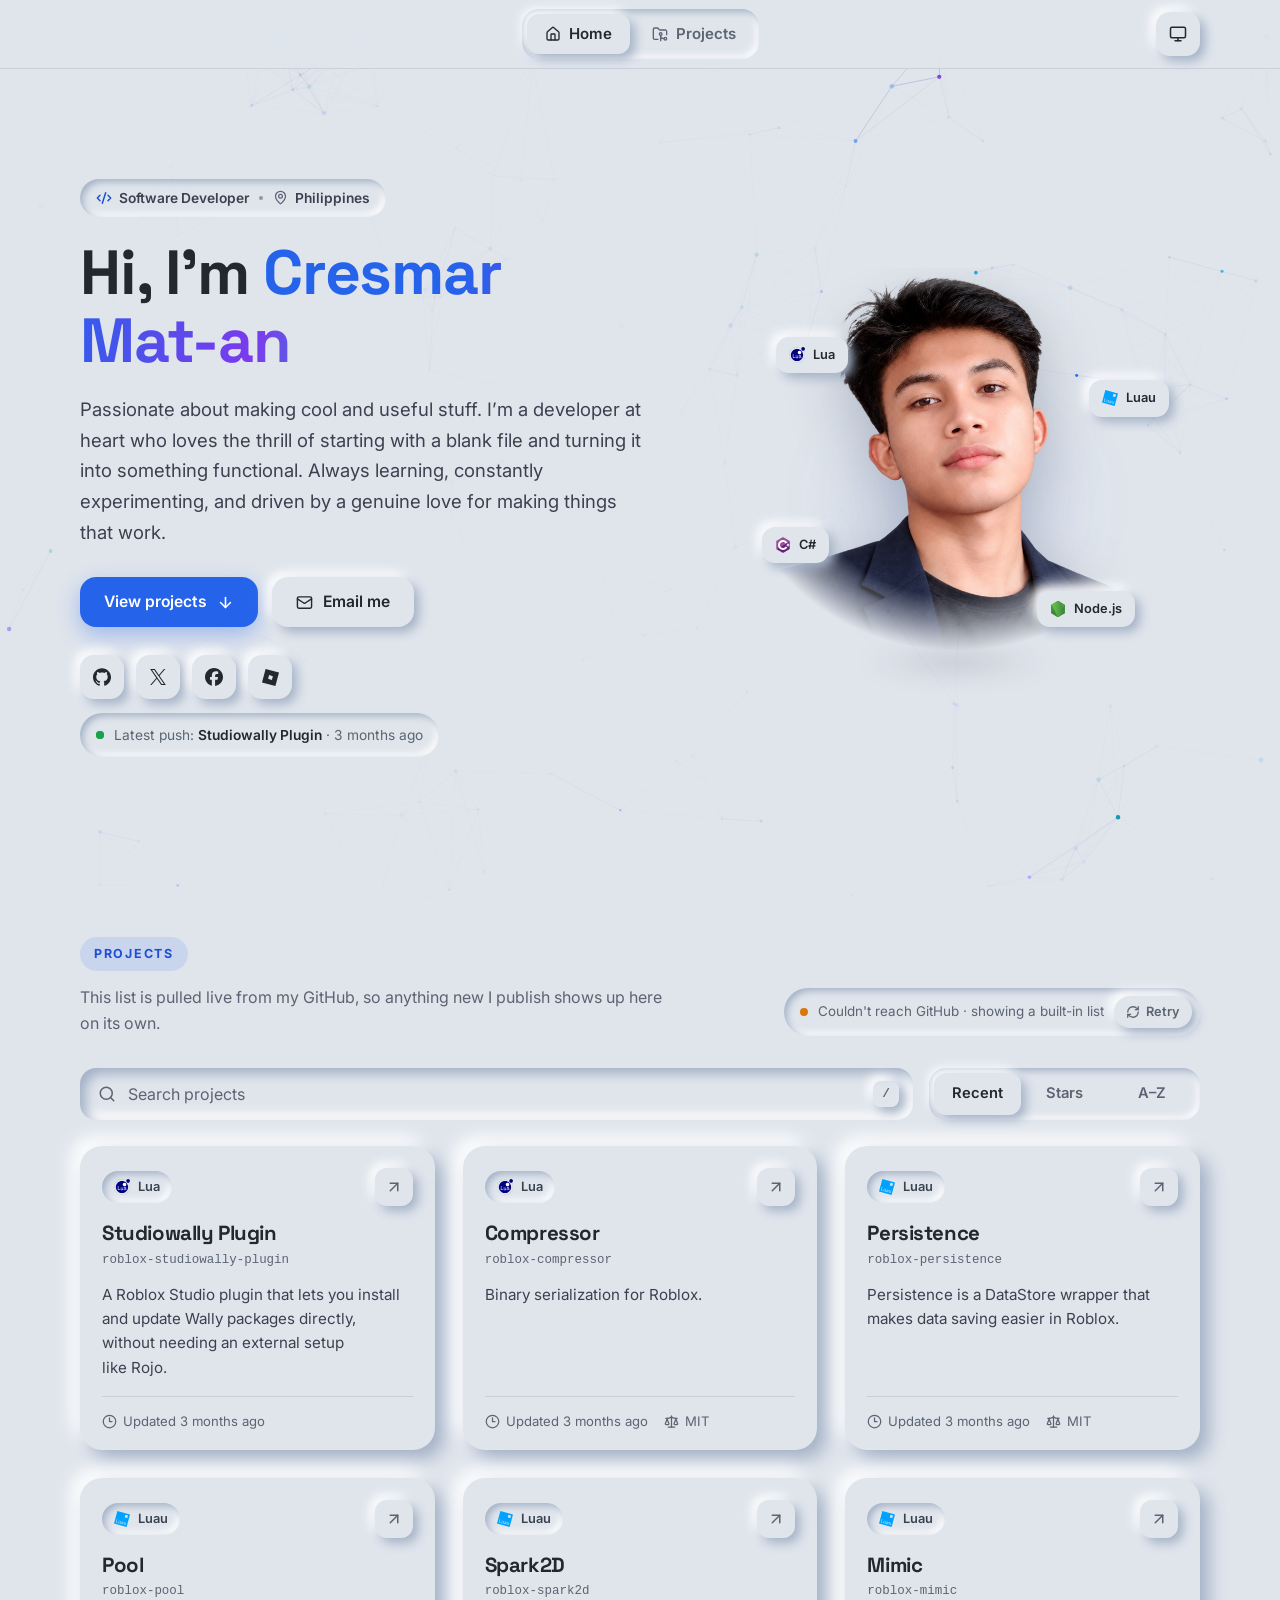
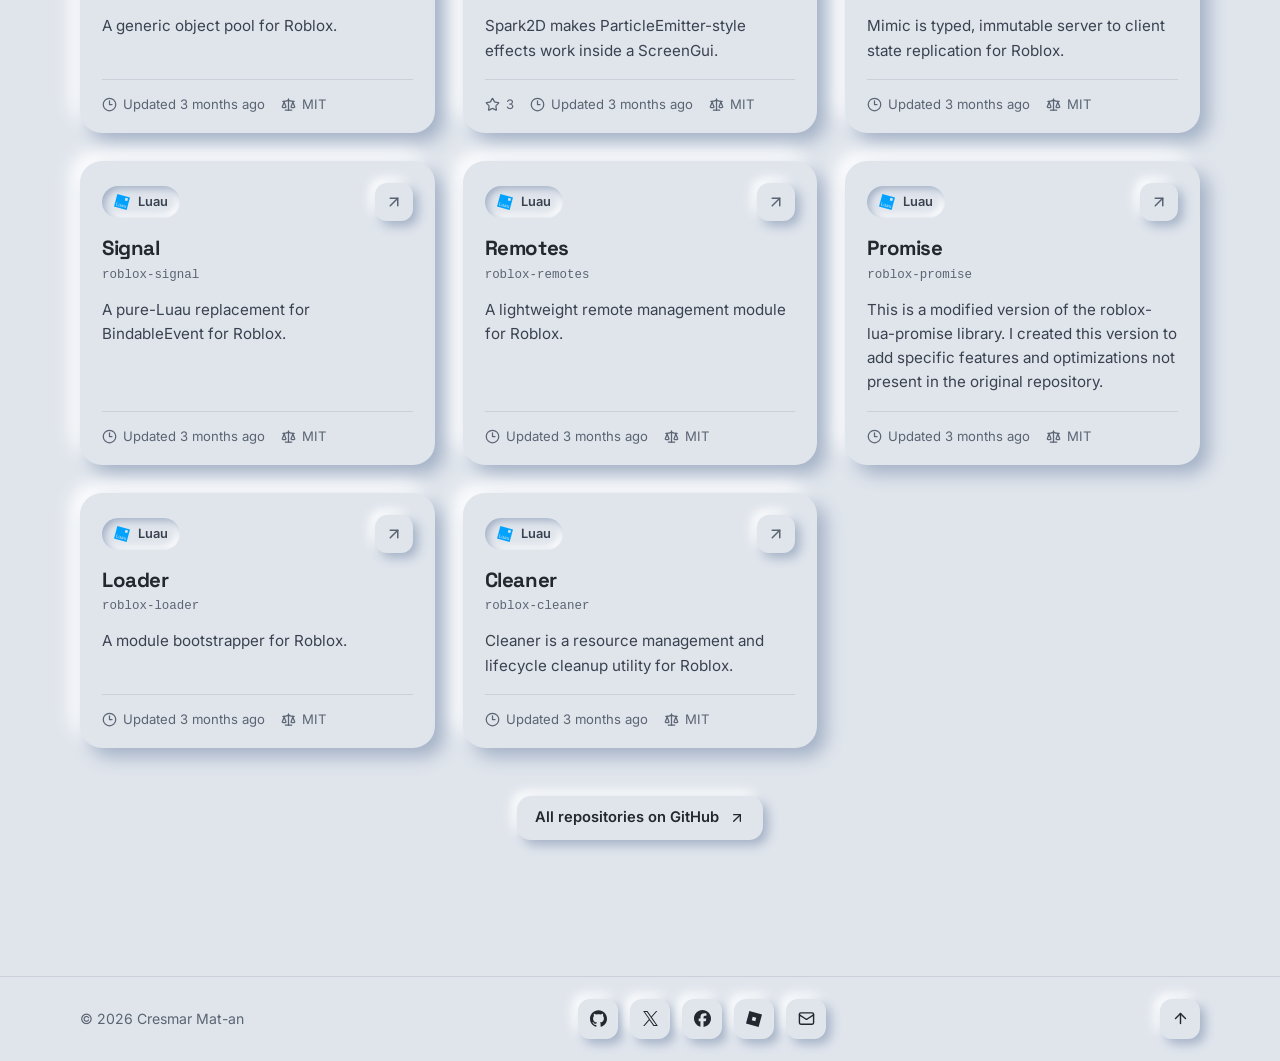
==== commit 1c5a7f14: "Add VS Code, Visual Studio and Three.js to the hero tech chips" ====
--- a/index.html
+++ b/index.html
@@ -117,8 +117,11 @@
         <span class="tech-chip"><img src="assets/img/icons/roblox-studio.svg" alt="" width="16" height="16" />Roblox Studio</span>
         <span class="tech-chip"><img class="icon-mono" src="assets/img/icons/lua-original.svg" alt="" width="16" height="16" />Lua</span>
         <span class="tech-chip"><img src="assets/img/icons/git-original.svg" alt="" width="16" height="16" />Git</span>
+        <span class="tech-chip"><img src="assets/img/icons/vscode-original.svg" alt="" width="16" height="16" />VS Code</span>
+        <span class="tech-chip"><img src="assets/img/icons/visualstudio-original.svg" alt="" width="16" height="16" />Visual Studio</span>
         <span class="tech-chip"><img src="assets/img/icons/javascript-original.svg" alt="" width="16" height="16" />JavaScript</span>
         <span class="tech-chip"><img src="assets/img/icons/nodejs-original.svg" alt="" width="16" height="16" />Node.js</span>
+        <span class="tech-chip"><img class="icon-mono" src="assets/img/icons/threejs-original.svg" alt="" width="16" height="16" />Three.js</span>
         <span class="tech-chip"><img src="assets/img/icons/python-original.svg" alt="" width="16" height="16" />Python</span>
         <span class="tech-chip"><img src="assets/img/icons/html5-original.svg" alt="" width="16" height="16" />HTML</span>
         <span class="tech-chip"><img src="assets/img/icons/css3-original.svg" alt="" width="16" height="16" />CSS</span>
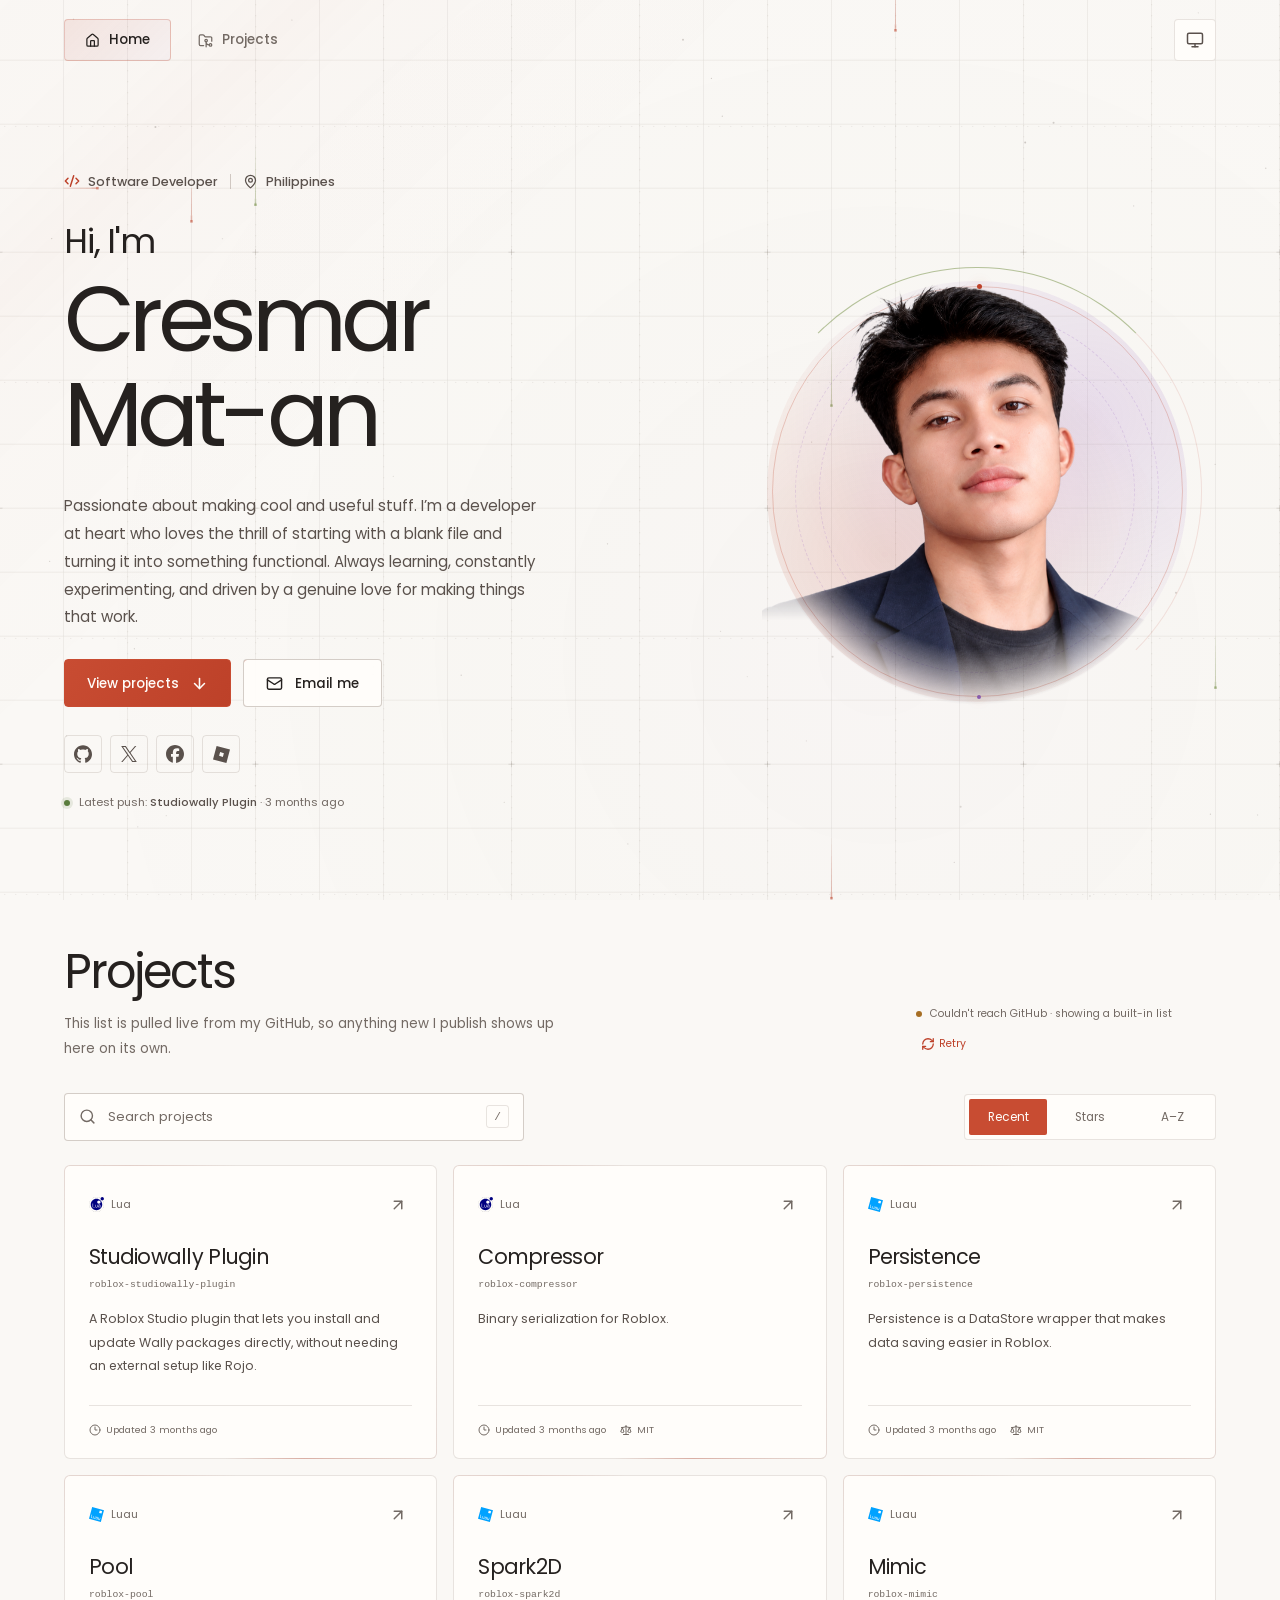
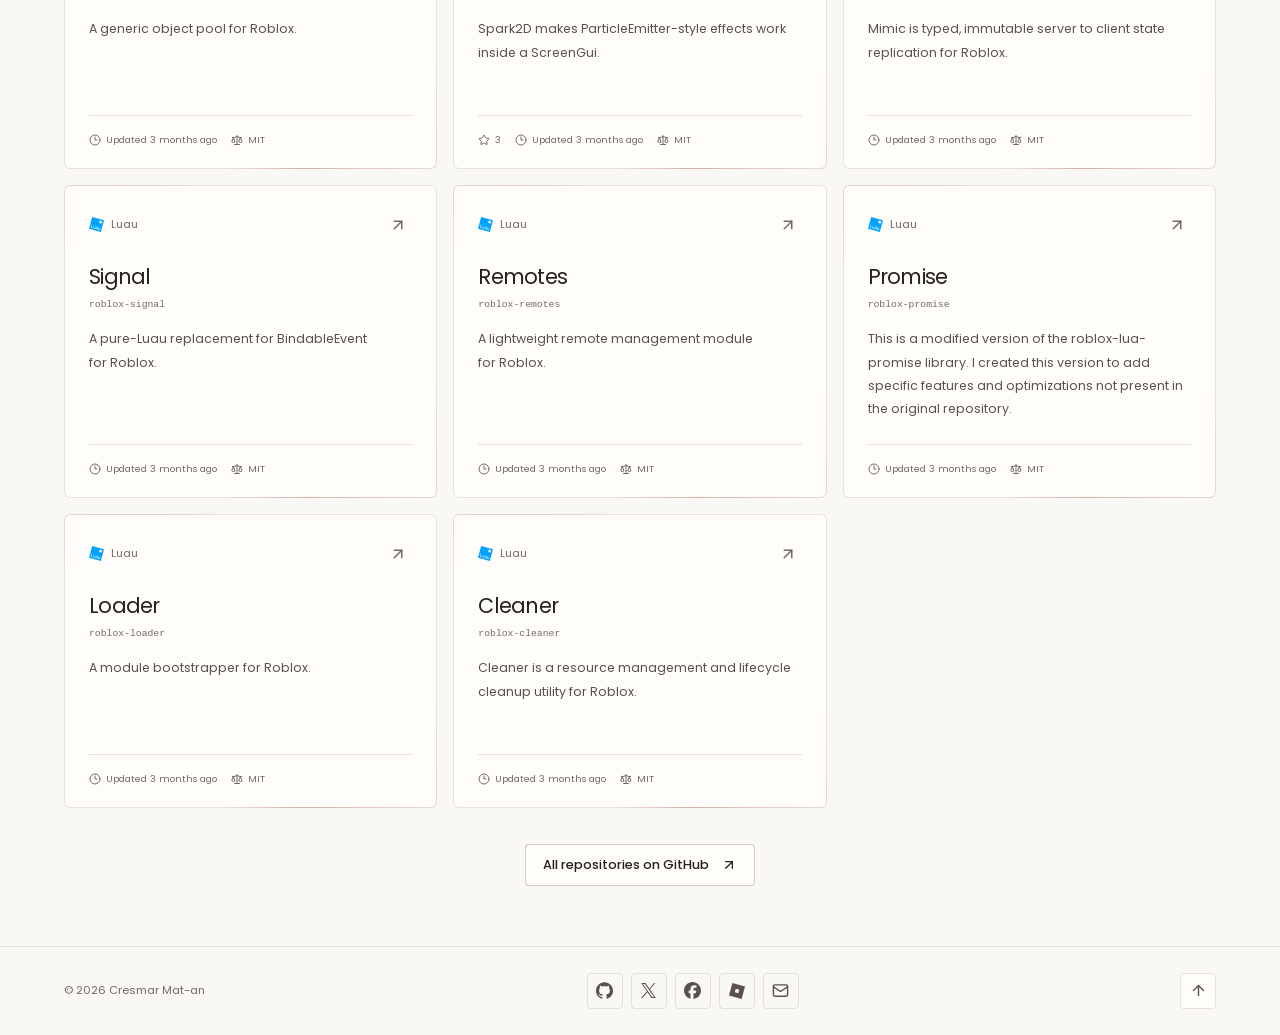
==== commit 9e9a28aa: "Redesign portfolio with colorful interactive grid and smooth motion" ====
--- a/index.html
+++ b/index.html
@@ -7,8 +7,8 @@
   <meta name="description" content="Cresmar Mat-an is a builder from the Philippines, publishing small open-source stuff. Projects sync live from GitHub." />
   <meta name="author" content="Cresmar Mat-an" />
   <link rel="canonical" href="https://cresmarmat-an.github.io/" />
-  <meta name="theme-color" content="#E0E5EC" media="(prefers-color-scheme: light)" />
-  <meta name="theme-color" content="#22262F" media="(prefers-color-scheme: dark)" />
+  <meta name="theme-color" content="#faf8f5" media="(prefers-color-scheme: light)" />
+  <meta name="theme-color" content="#111010" media="(prefers-color-scheme: dark)" />
   <meta name="color-scheme" content="light dark" />
   <meta property="og:type" content="website" />
   <meta property="og:url" content="https://cresmarmat-an.github.io/" />
@@ -25,7 +25,7 @@
   <link rel="preconnect" href="https://api.github.com" crossorigin />
   <link rel="preconnect" href="https://fonts.googleapis.com" />
   <link rel="preconnect" href="https://fonts.gstatic.com" crossorigin />
-  <link href="https://fonts.googleapis.com/css2?family=Inter:wght@400;500;600&family=Space+Grotesk:wght@500;600;700&display=swap" rel="stylesheet" />
+  <link href="https://fonts.googleapis.com/css2?family=Poppins:wght@400;500;600&display=swap" rel="stylesheet" />
   <link rel="stylesheet" href="css/styles.css" />
   <script>
     // apply the saved theme before first paint so there's no flash
@@ -107,28 +107,36 @@
       </div>
 
       <div class="hero-photo reveal">
-        <div class="photo-blend">
-          <picture>
-            <source srcset="assets/img/profile.webp?v=20261022" type="image/webp" />
-            <img src="assets/img/profile.png?v=20261022" alt="Portrait of Cresmar Mat-an" width="720" height="720" fetchpriority="high" />
-          </picture>
-        </div>
-        <span class="tech-chip"><img src="assets/img/icons/luau.svg" alt="" width="16" height="16" />Luau</span>
-        <span class="tech-chip"><img src="assets/img/icons/roblox-studio.svg" alt="" width="16" height="16" />Roblox Studio</span>
-        <span class="tech-chip"><img class="icon-mono" src="assets/img/icons/lua-original.svg" alt="" width="16" height="16" />Lua</span>
-        <span class="tech-chip"><img src="assets/img/icons/git-original.svg" alt="" width="16" height="16" />Git</span>
-        <span class="tech-chip"><img src="assets/img/icons/vscode-original.svg" alt="" width="16" height="16" />VS Code</span>
-        <span class="tech-chip"><img src="assets/img/icons/visualstudio-original.svg" alt="" width="16" height="16" />Visual Studio</span>
-        <span class="tech-chip"><img src="assets/img/icons/javascript-original.svg" alt="" width="16" height="16" />JavaScript</span>
-        <span class="tech-chip"><img src="assets/img/icons/nodejs-original.svg" alt="" width="16" height="16" />Node.js</span>
-        <span class="tech-chip"><img class="icon-mono" src="assets/img/icons/threejs-original.svg" alt="" width="16" height="16" />Three.js</span>
-        <span class="tech-chip"><img src="assets/img/icons/python-original.svg" alt="" width="16" height="16" />Python</span>
-        <span class="tech-chip"><img src="assets/img/icons/html5-original.svg" alt="" width="16" height="16" />HTML</span>
-        <span class="tech-chip"><img src="assets/img/icons/css3-original.svg" alt="" width="16" height="16" />CSS</span>
-        <span class="tech-chip"><img src="assets/img/icons/c-original.svg" alt="" width="16" height="16" />C</span>
-        <span class="tech-chip"><img src="assets/img/icons/csharp-original.svg" alt="" width="16" height="16" />C#</span>
-        <span class="tech-chip"><img src="assets/img/icons/cplusplus-original.svg" alt="" width="16" height="16" />C++</span>
-        <span class="tech-chip"><img class="icon-mono" src="assets/img/icons/rust-original.svg" alt="" width="16" height="16" />Rust</span>
+        <div class="portrait-stage">
+          <span class="orbit orbit-a" aria-hidden="true"></span>
+          <span class="orbit orbit-b" aria-hidden="true"></span>
+          <span class="orbit orbit-c" aria-hidden="true"></span>
+          <div class="photo-blend">
+            <picture>
+              <source srcset="assets/img/profile.webp?v=20261022" type="image/webp" />
+              <img src="assets/img/profile.png?v=20261022" alt="Portrait of Cresmar Mat-an" width="720" height="720" fetchpriority="high" />
+            </picture>
+          </div>
+          <span class="portrait-scan" aria-hidden="true"></span>
+        </div>
+        <div class="tech-stack sr-only">
+          <span class="tech-chip"><img src="assets/img/icons/luau.svg" alt="" width="16" height="16" />Luau</span>
+          <span class="tech-chip"><img src="assets/img/icons/roblox-studio.svg" alt="" width="16" height="16" />Roblox Studio</span>
+          <span class="tech-chip"><img class="icon-mono" src="assets/img/icons/lua-original.svg" alt="" width="16" height="16" />Lua</span>
+          <span class="tech-chip"><img src="assets/img/icons/git-original.svg" alt="" width="16" height="16" />Git</span>
+          <span class="tech-chip"><img src="assets/img/icons/vscode-original.svg" alt="" width="16" height="16" />VS Code</span>
+          <span class="tech-chip"><img src="assets/img/icons/visualstudio-original.svg" alt="" width="16" height="16" />Visual Studio</span>
+          <span class="tech-chip"><img src="assets/img/icons/javascript-original.svg" alt="" width="16" height="16" />JavaScript</span>
+          <span class="tech-chip"><img src="assets/img/icons/nodejs-original.svg" alt="" width="16" height="16" />Node.js</span>
+          <span class="tech-chip"><img class="icon-mono" src="assets/img/icons/threejs-original.svg" alt="" width="16" height="16" />Three.js</span>
+          <span class="tech-chip"><img src="assets/img/icons/python-original.svg" alt="" width="16" height="16" />Python</span>
+          <span class="tech-chip"><img src="assets/img/icons/html5-original.svg" alt="" width="16" height="16" />HTML</span>
+          <span class="tech-chip"><img src="assets/img/icons/css3-original.svg" alt="" width="16" height="16" />CSS</span>
+          <span class="tech-chip"><img src="assets/img/icons/c-original.svg" alt="" width="16" height="16" />C</span>
+          <span class="tech-chip"><img src="assets/img/icons/csharp-original.svg" alt="" width="16" height="16" />C#</span>
+          <span class="tech-chip"><img src="assets/img/icons/cplusplus-original.svg" alt="" width="16" height="16" />C++</span>
+          <span class="tech-chip"><img class="icon-mono" src="assets/img/icons/rust-original.svg" alt="" width="16" height="16" />Rust</span>
+        </div>
       </div>
     </section>
 
@@ -136,7 +144,7 @@
     <section class="section container" id="projects" aria-labelledby="projects-title">
       <div class="section-head" data-calm>
         <div class="section-copy reveal">
-          <p class="section-tag">Projects</p>
+          <h2 class="section-tag" id="projects-title">Projects</h2>
           <p class="section-sub">This list is pulled live from my GitHub, so anything new I publish shows up here on its own.</p>
         </div>
         <p class="sync reveal" id="sync" role="status">
@@ -187,7 +195,7 @@
   </main>
 
   <footer class="footer">
-    <div class="container footer-inner">
+    <div class="container footer-inner reveal">
       <p class="footer-copy">© <span id="year">2026</span> Cresmar Mat-an</p>
       <ul class="footer-links" aria-label="Contact and profiles">
         <li><a class="icon-btn icon-sm" href="https://github.com/cresmarmat-an" target="_blank" rel="noopener" aria-label="GitHub"><svg width="17" height="17" viewBox="0 0 24 24" fill="currentColor" aria-hidden="true"><path d="M12 .297c-6.63 0-12 5.373-12 12 0 5.303 3.438 9.8 8.205 11.385.6.113.82-.258.82-.577 0-.285-.01-1.04-.015-2.04-3.338.724-4.042-1.61-4.042-1.61C4.422 18.07 3.633 17.7 3.633 17.7c-1.087-.744.084-.729.084-.729 1.205.084 1.838 1.236 1.838 1.236 1.07 1.835 2.809 1.305 3.495.998.108-.776.417-1.305.76-1.605-2.665-.3-5.466-1.332-5.466-5.93 0-1.31.465-2.38 1.235-3.22-.135-.303-.54-1.523.105-3.176 0 0 1.005-.322 3.3 1.23.96-.267 1.98-.399 3-.405 1.02.006 2.04.138 3 .405 2.28-1.552 3.285-1.23 3.285-1.23.645 1.653.24 2.873.12 3.176.765.84 1.23 1.91 1.23 3.22 0 4.61-2.805 5.625-5.475 5.92.42.36.81 1.096.81 2.22 0 1.606-.015 2.896-.015 3.286 0 .315.21.69.825.57C20.565 22.092 24 17.592 24 12.297c0-6.627-5.373-12-12-12"/></svg></a></li>
--- a/css/styles.css
+++ b/css/styles.css
@@ -1,363 +1,167 @@
-/* Cresmar Mat-an - soft neumorphism: raised surfaces that press in, inset tracks for controls */
+/* A colorful coordinate field, Poppins typography, and quiet, continuous motion. */
+@property --trace-angle { syntax: "<angle>"; initial-value: 0deg; inherits: false; }
 :root{
-  --ease-out:cubic-bezier(.23,1,.32,1);
-  --radius:22px; --radius-md:18px; --radius-sm:14px;
-  --gutter:clamp(16px,4vw,32px);
-  --nav-h:68px;
-  --font:Inter,system-ui,-apple-system,"Segoe UI",Roboto,sans-serif;
-  --font-display:"Space Grotesk",Inter,system-ui,sans-serif;
-  --font-mono:ui-monospace,SFMono-Regular,Menlo,Consolas,"Liberation Mono",monospace;
+ --bg:#faf8f5;--surface:#fffdfa;--card:rgba(255,253,250,.94);--text:#25211f;--text-2:#5a514c;--muted:#736a64;
+ --accent:#bd4129;--accent-rgb:189,65,41;--secondary:#9763bf;--secondary-rgb:151,99,191;--tertiary:#708b3e;--tertiary-rgb:112,139,62;--grid-rgb:130,119,111;--line:rgba(130,111,100,.18);--line-strong:rgba(130,111,100,.34);
+ --nav-bg:rgba(250,248,245,.93);--on-accent:#fffdfa;--button-bg:#c84c32;--button-ink:#fffdfa;--ok:#597c3c;--warn:#a66e24;
+ --icon-filter:none;--logo-filter:none;--glow-opacity:.1;
+ --gutter:clamp(20px,5vw,80px);--nav-h:80px;--font:Poppins,ui-sans-serif,system-ui,-apple-system,"Segoe UI",sans-serif;--font-display:var(--font);
+ --font-mono:ui-monospace,SFMono-Regular,Consolas,monospace;--ease-out:cubic-bezier(.16,1,.3,1);color-scheme:light
+}
+@media(prefers-color-scheme:dark){:root[data-theme="auto"]{
+ --bg:#111010;--surface:#1b1818;--card:rgba(27,24,24,.94);--text:#f6f1eb;--text-2:#c5bab3;--muted:#a2978f;
+ --accent:#fa8066;--accent-rgb:250,128,102;--secondary:#be8ee4;--secondary-rgb:190,142,228;--tertiary:#a0c25f;--tertiary-rgb:160,194,95;--grid-rgb:155,142,134;--line:rgba(188,164,150,.17);--line-strong:rgba(188,164,150,.35);
+ --nav-bg:rgba(17,16,16,.93);--on-accent:#21120e;--button-bg:#fa8066;--button-ink:#21120e;--ok:#a0c25f;--warn:#e0b464;
+ --icon-filter:invert(1);--logo-filter:none;--glow-opacity:.2;color-scheme:dark
+}}
+:root[data-theme="dark"]{
+ --bg:#111010;--surface:#1b1818;--card:rgba(27,24,24,.94);--text:#f6f1eb;--text-2:#c5bab3;--muted:#a2978f;
+ --accent:#fa8066;--accent-rgb:250,128,102;--secondary:#be8ee4;--secondary-rgb:190,142,228;--tertiary:#a0c25f;--tertiary-rgb:160,194,95;--grid-rgb:155,142,134;--line:rgba(188,164,150,.17);--line-strong:rgba(188,164,150,.35);
+ --nav-bg:rgba(17,16,16,.93);--on-accent:#21120e;--button-bg:#fa8066;--button-ink:#21120e;--ok:#a0c25f;--warn:#e0b464;
+ --icon-filter:invert(1);--logo-filter:none;--glow-opacity:.2;color-scheme:dark
+}
+*,*::before,*::after{box-sizing:border-box}[hidden]{display:none!important}
+html{scroll-behavior:smooth;scroll-padding-top:calc(var(--nav-h) + 24px);-webkit-text-size-adjust:100%;text-size-adjust:100%}
+body{margin:0;min-height:100vh;min-height:100dvh;display:flex;flex-direction:column;background:var(--bg);color:var(--text);font:16px/1.7 var(--font);-webkit-font-smoothing:antialiased;overflow-x:clip;transition:background-color 450ms,color 450ms}
+body::before{content:"";position:fixed;inset:0;z-index:0;pointer-events:none;background:radial-gradient(600px circle at var(--pointer-x,65%) var(--pointer-y,25%),rgba(var(--accent-rgb),.055),transparent 65%);opacity:var(--pointer-active,0);transition:opacity 600ms}
+main{flex:1 0 auto}img{max-width:100%;height:auto}button,input{font:inherit;color:inherit}button,a,input,label{-webkit-tap-highlight-color:transparent}button,a{touch-action:manipulation}a{color:inherit}
+h1,h2,h3{margin:0;font-family:var(--font-display);font-weight:400;letter-spacing:-.045em;line-height:1.12}p{text-wrap:pretty}
+::selection{background:var(--accent);color:var(--on-accent)}:focus-visible{outline:2px solid var(--accent);outline-offset:5px;border-radius:3px}
+.container{width:min(1280px,calc(100% - var(--gutter)*2));margin-inline:auto;position:relative;z-index:1}
+.sr-only{position:absolute;width:1px;height:1px;padding:0;margin:-1px;overflow:hidden;clip:rect(0,0,0,0);white-space:nowrap;border:0}
+.skip-link{position:fixed;top:-80px;left:20px;z-index:100;padding:12px 20px;background:var(--text);color:var(--bg);text-decoration:none;border-radius:4px}.skip-link:focus{top:12px}
+.muted{color:var(--muted)}.nowrap{white-space:nowrap}.icon-mono{filter:var(--icon-filter)}
+#bg-canvas{position:fixed;inset:0;display:block;width:100%;height:100%;z-index:0;pointer-events:none}
+#progress{position:fixed;top:0;left:0;right:0;height:2px;z-index:70;background:var(--accent);box-shadow:0 0 12px rgba(var(--accent-rgb),.6);transform:scaleX(0);transform-origin:left;pointer-events:none}
+/* Transparent at the top; an illuminated full-width glass bar after scrolling. */
+.nav{position:sticky;top:0;z-index:50;min-height:var(--nav-h);isolation:isolate;background:transparent;border-bottom:1px solid transparent;
+ transition:background-color 360ms ease,border-color 360ms ease,box-shadow 360ms ease,backdrop-filter 360ms ease}
+.nav.scrolled{background:var(--nav-bg);border-color:var(--line);backdrop-filter:blur(18px);-webkit-backdrop-filter:blur(18px);
+ box-shadow:0 15px 38px -28px rgba(var(--accent-rgb),.5)}
+.nav::after{content:"";position:absolute;bottom:-1px;left:0;right:0;height:1px;pointer-events:none;opacity:0;
+ background:linear-gradient(90deg,transparent 5%,var(--accent) 25%,var(--secondary) 50%,var(--tertiary) 75%,transparent 95%);background-size:200% 100%;
+ transition:opacity 360ms ease;animation:header-current 12s linear infinite}
+.nav.scrolled::after{opacity:.65}
+.nav-inner{width:min(1280px,calc(100% - var(--gutter)*2));min-height:var(--nav-h);display:flex;align-items:center;justify-content:space-between;gap:20px;padding:8px 0;isolation:isolate}
+.nav-inner::after{content:"";position:absolute;inset:0;z-index:-1;pointer-events:none;
+ background:radial-gradient(170px circle at var(--nav-pointer-x,50%) var(--nav-pointer-y,0%),rgba(var(--accent-rgb),.08),transparent 75%);opacity:var(--nav-glow,0);transition:opacity 300ms ease}
+.nav-links{position:relative;display:flex;align-items:center;gap:6px;isolation:isolate}
+.nav-link{position:relative;display:inline-flex;align-items:center;justify-content:center;gap:9px;min-height:42px;padding:8px 20px;
+ color:var(--muted);text-decoration:none;font-size:.84rem;font-weight:500;border:1px solid transparent;border-radius:4px;overflow:hidden;
+ transition:color 220ms ease,border-color 220ms ease}
+.nav-link.active{color:var(--text)}.nav-link:hover{color:var(--accent)}.nav-link svg{width:15px;height:15px;transition:color 220ms ease}
+.nav-track{position:absolute;inset-block:0;left:0;width:var(--nav-width,0px);border-radius:4px;transform:translateX(var(--nav-x,0px));z-index:-1;
+ background:linear-gradient(135deg,rgba(var(--accent-rgb),.1),rgba(var(--secondary-rgb),.04));border:1px solid rgba(var(--accent-rgb),.25);opacity:0;
+ transition:transform 420ms var(--ease-out),width 420ms var(--ease-out),opacity 260ms ease;pointer-events:none}
+.nav-track.ready{opacity:1}.theme-btn{margin-left:auto}
+.ti{display:none}:root[data-theme="auto"] .ti-auto,:root[data-theme="light"] .ti-light,:root[data-theme="dark"] .ti-dark{display:block}
+.icon-btn{position:relative;isolation:isolate;display:inline-flex;justify-content:center;align-items:center;flex-shrink:0;width:42px;height:42px;padding:0;
+ border:1px solid var(--line);border-radius:4px;background:var(--card);color:var(--text-2);cursor:pointer;text-decoration:none;overflow:hidden;
+ transition:color 220ms ease,border-color 220ms ease,background-color 280ms ease,box-shadow 280ms ease,transform 220ms ease,translate 180ms ease-out}
+.icon-btn:hover{color:var(--accent);border-color:var(--accent);background:var(--surface);box-shadow:0 0 20px rgba(var(--accent-rgb),.1)}
+.icon-btn>svg{transition:transform 300ms ease}.theme-btn:hover>svg{transform:rotate(30deg)}.icon-btn:active{transform:scale(.96)}.icon-sm{width:36px;height:36px}
+@keyframes header-current{to{background-position:200% 0}}
 
-  --bg:#E0E5EC; --card:#E0E5EC;
-  --text:#23272F; --text-2:#3A4250; --muted:#5B6472;
-  --accent:#2563EB; --accent-ink:#1D4ED8; --on-accent:#fff;
-  --accent-soft:rgba(37,99,235,.12); --accent-glow:rgba(37,99,235,.35);
-  --ok:#16A34A; --warn:#D97706;
-  --line:rgba(120,132,152,.22);
-  --nav-bg:rgba(224,229,236,.8);
-  --sd:#A3B1C6; --sl:#FFFFFF;
+/* Hero */
+.hero{display:grid;grid-template-columns:minmax(0,1.25fr) minmax(0,1fr);gap:clamp(36px,6vw,88px);align-items:center;padding-block:clamp(48px,7vw,100px) 80px}
+.hero-text{position:relative}.eyebrow{display:flex;align-items:center;flex-wrap:wrap;gap:12px;margin:0 0 30px;font-size:.78rem;font-weight:500;color:var(--text-2)}
+.eyebrow-item{display:inline-flex;align-items:center;gap:8px;white-space:nowrap}.eyebrow-code{color:var(--accent)}.eyebrow-sep{width:1px;height:15px;background:var(--line-strong)}
+.hero h1{font-size:clamp(1.5rem,2.7vw,2.4rem);font-weight:400;letter-spacing:-.035em}.hero h1 .accent{display:block;margin-top:10px;font-size:clamp(4.6rem,7.2vw,6.7rem);font-weight:400;line-height:1.04;letter-spacing:-.06em;color:var(--text)}.hero h1 .nowrap{display:block}
+.bio{max-width:54ch;margin:30px 0 28px;font-size:.94rem;line-height:1.85;color:var(--text-2)}.cta-row{display:flex;flex-wrap:wrap;gap:12px}
+.btn{position:relative;isolation:isolate;display:inline-flex;align-items:center;justify-content:center;gap:12px;min-height:48px;padding:12px 22px;border:1px solid var(--line-strong);border-radius:4px;font-size:.84rem;font-weight:500;line-height:1.3;text-decoration:none;cursor:pointer;overflow:hidden;transition:color 250ms,background-color 250ms,border-color 250ms,box-shadow 300ms,transform 350ms var(--ease-out),translate 550ms var(--ease-out)}
+.btn::before{content:"";position:absolute;inset:0;z-index:-1;background:linear-gradient(110deg,transparent 25%,rgba(var(--accent-rgb),.15) 50%,transparent 75%);transform:translateX(-110%);transition:transform 650ms var(--ease-out);pointer-events:none}.btn:hover::before{transform:translateX(110%)}
+.btn svg{flex-shrink:0;transition:transform 350ms var(--ease-out)}.btn:hover svg{transform:translate(1px,-1px)}.btn-primary{background:linear-gradient(120deg,var(--button-bg),var(--accent));color:var(--button-ink);border-color:var(--button-bg)}
+.btn-primary:hover{background:var(--accent);border-color:var(--accent);color:var(--on-accent);box-shadow:0 6px 28px rgba(var(--accent-rgb),.18)}.btn-primary:hover svg{transform:translateY(2px)}
+.btn-soft{background:var(--card);color:var(--text)}.btn-soft:hover{border-color:var(--accent)}.btn:active{transform:scale(.97)}.btn-sm{min-height:42px;padding:10px 17px;font-size:.8rem}
+.hero-meta{display:flex;flex-direction:column;align-items:flex-start;gap:20px;margin-top:28px}.socials{display:flex;gap:8px;list-style:none;margin:0;padding:0}.socials .icon-btn{width:38px;height:38px;background:transparent}
+.latest{display:inline-flex;align-items:center;gap:9px;max-width:100%;font-size:.7rem;color:var(--muted);text-decoration:none}.latest strong{color:var(--text-2);font-weight:500}.latest-text{overflow-wrap:anywhere}.latest:hover strong{color:var(--accent)}.latest-when{white-space:nowrap}
+.live-dot,.sync-dot{display:inline-block;width:6px;height:6px;border-radius:50%;flex-shrink:0;background:var(--ok);box-shadow:0 0 0 3px color-mix(in srgb,var(--ok) 12%,transparent);animation:signal 3s ease-in-out infinite}
+/* Hair and face remain fully opaque; only the lower silhouette dissolves in a U. */
+.hero-photo{position:relative;min-width:0;align-self:center}.portrait-stage{position:relative;width:100%;aspect-ratio:1;isolation:isolate;overflow:clip}
+.portrait-stage::before{content:"";position:absolute;inset:17%;border-radius:50%;border:1px dashed rgba(var(--secondary-rgb),.2);animation:orbit 70s linear infinite reverse}
+.portrait-stage::after{content:"";position:absolute;inset:6%;border-radius:50%;z-index:-1;
+ background:radial-gradient(ellipse at 28% 65%,rgba(var(--accent-rgb),.17),transparent 65%),radial-gradient(ellipse at 76% 32%,rgba(var(--secondary-rgb),.18),transparent 68%)}
+.orbit{position:absolute;border-radius:50%;pointer-events:none}.orbit-a{inset:7%;border:1px solid rgba(var(--accent-rgb),.24);animation:orbit 48s linear infinite}
+.orbit-a::before,.orbit-a::after{content:"";position:absolute;width:5px;height:5px;left:50%;top:-3px;background:var(--accent);border-radius:50%;box-shadow:0 0 12px rgba(var(--accent-rgb),.4)}
+.orbit-a::after{top:auto;bottom:-3px;background:var(--secondary);width:4px;height:4px}
+.orbit-b{inset:12%;border:1px dashed rgba(var(--secondary-rgb),.2);animation:orbit 84s linear infinite reverse}
+.orbit-c{inset:3%;border:1px solid transparent;border-top-color:rgba(var(--tertiary-rgb),.5);border-right-color:rgba(var(--accent-rgb),.12);animation:orbit 36s linear infinite}
+.photo-blend{position:absolute;inset:0 5%;display:flex;justify-content:center;align-items:center;perspective:1000px;overflow:visible;border-radius:0;
+ mask-image:linear-gradient(#000 0%,#000 53%,transparent 77%),radial-gradient(ellipse 70% 72% at 50% 40%,#000 40%,rgba(0,0,0,.95) 60%,transparent 76%);
+ -webkit-mask-image:linear-gradient(#000 0%,#000 53%,transparent 77%),radial-gradient(ellipse 70% 72% at 50% 40%,#000 40%,rgba(0,0,0,.95) 60%,transparent 76%);
+ mask-composite:add;-webkit-mask-composite:source-over}
+.photo-blend picture{display:block;width:100%;max-width:100%;flex-shrink:0}
+.photo-blend img{display:block;width:100%;transform:rotateX(var(--rx,0deg)) rotateY(var(--ry,0deg));transform-origin:50% 55%;filter:saturate(.95) contrast(1.02)}
+.portrait-scan{position:absolute;inset:4%;border-radius:50%;overflow:hidden;pointer-events:none;
+ mask-image:linear-gradient(transparent 0%,transparent 45%,#000 72%,transparent 100%);-webkit-mask-image:linear-gradient(transparent 0%,transparent 45%,#000 72%,transparent 100%)}
+.portrait-scan::after{content:"";position:absolute;top:-10%;left:0;right:0;height:1px;
+ background:linear-gradient(90deg,transparent,rgba(var(--accent-rgb),.3),rgba(var(--secondary-rgb),.2),transparent);animation:scan 9s linear infinite}
+/* The labels remain readable by assistive technology; the canvas animates icons only. */
+.tech-stack.sr-only{position:absolute;width:1px;height:1px;padding:0;margin:-1px;overflow:hidden;clip:rect(0,0,0,0);white-space:nowrap;border:0}
 
-  --shadow-out:9px 9px 18px var(--sd),-9px -9px 18px var(--sl);
-  --shadow-hover:12px 12px 26px var(--sd),-12px -12px 26px var(--sl);
-  --shadow-sm:5px 5px 11px var(--sd),-5px -5px 11px var(--sl);
-  --shadow-sm-hover:7px 7px 16px var(--sd),-7px -7px 16px var(--sl);
-  --shadow-in:inset 6px 6px 12px var(--sd),inset -6px -6px 12px var(--sl);
-  --shadow-in-sm:inset 3px 3px 7px var(--sd),inset -3px -3px 7px var(--sl);
-  color-scheme:light;
-}
-@media(prefers-color-scheme:dark){
-  :root[data-theme="auto"]{
-    --bg:#22262F; --card:#22262F;
-    --text:#E9EDF4; --text-2:#C7CEDA; --muted:#9AA3B5;
-    --accent:#60A5FA; --accent-ink:#7DB6FB; --on-accent:#0B1220;
-    --accent-soft:rgba(96,165,250,.16); --accent-glow:rgba(96,165,250,.28);
-    --ok:#4ADE80; --warn:#FBBF24;
-    --line:rgba(150,162,184,.16);
-    --nav-bg:rgba(34,38,47,.8);
-    --sd:#14171D; --sl:#343A46;
-    color-scheme:dark;
-  }
-}
-:root[data-theme="dark"]{
-  --bg:#22262F; --card:#22262F;
-  --text:#E9EDF4; --text-2:#C7CEDA; --muted:#9AA3B5;
-  --accent:#60A5FA; --accent-ink:#7DB6FB; --on-accent:#0B1220;
-  --accent-soft:rgba(96,165,250,.16); --accent-glow:rgba(96,165,250,.28);
-  --ok:#4ADE80; --warn:#FBBF24;
-  --line:rgba(150,162,184,.16);
-  --nav-bg:rgba(34,38,47,.8);
-  --sd:#14171D; --sl:#343A46;
-  color-scheme:dark;
-}
-/* shallower shadows on small screens so cards don't bleed into the gutters */
-@media(max-width:600px){
-  :root{
-    --shadow-out:6px 6px 13px var(--sd),-6px -6px 13px var(--sl);
-    --shadow-hover:8px 8px 18px var(--sd),-8px -8px 18px var(--sl);
-    --shadow-sm:4px 4px 9px var(--sd),-4px -4px 9px var(--sl);
-    --shadow-in:inset 4px 4px 9px var(--sd),inset -4px -4px 9px var(--sl);
-    --radius:20px;
-  }
-}
+/* Repositories */
+.section{padding:54px 0 60px;border:0}.section::before{content:none}
+.section-head{display:flex;justify-content:space-between;align-items:flex-end;gap:24px;margin-bottom:32px}.section-copy{max-width:58ch}.section-tag{margin:0 0 14px;color:var(--text);font-family:var(--font-display);font-size:clamp(2rem,3.7vw,3rem);font-weight:400;line-height:1.1;letter-spacing:-.045em}
+.section-sub{max-width:57ch;margin:0;color:var(--muted);font-size:.84rem;line-height:1.8}.sync{display:flex;align-items:center;flex-wrap:wrap;gap:8px;flex-shrink:0;margin:0 0 3px;max-width:300px;color:var(--muted);font-size:.66rem;line-height:1.65}
+.sync[data-state="syncing"] .sync-dot{background:var(--accent)}.sync[data-state="cached"] .sync-dot,.sync[data-state="offline"] .sync-dot,.sync[data-state="limited"] .sync-dot{background:var(--warn);box-shadow:none}
+.sync-retry{display:inline-flex;align-items:center;gap:4px;background:transparent;border:0;color:var(--accent);cursor:pointer;font-size:inherit;padding:5px}.sync-retry:hover svg{transform:rotate(90deg)}.sync-retry svg{transition:transform 350ms var(--ease-out)}
+.toolbar{display:flex;align-items:center;justify-content:space-between;gap:20px;margin-bottom:24px}.search{display:flex;align-items:center;gap:12px;flex:1 1 360px;max-width:460px;min-width:0;height:48px;padding:0 14px;background:var(--card);border:1px solid var(--line-strong);border-radius:4px;color:var(--muted);transition:border-color 250ms,box-shadow 250ms,background-color 450ms}
+.search:focus-within{border-color:var(--accent);box-shadow:0 0 0 3px rgba(var(--accent-rgb),.08)}.search>svg{flex-shrink:0;width:17px;height:17px}.search input{width:100%;min-width:0;height:100%;padding:0;background:transparent;border:0;outline:0;font-size:.82rem;color:var(--text)}.search input::placeholder{color:var(--muted);opacity:1}.search input::-webkit-search-cancel-button{display:none}
+.search-clear{flex-shrink:0;display:grid;place-items:center;min-width:30px;min-height:32px;padding:0;border:0;background:transparent;color:var(--muted);cursor:pointer}.search-clear:hover{color:var(--accent)}
+.search-kbd{display:none;align-items:center;justify-content:center;flex-shrink:0;width:23px;height:23px;border:1px solid var(--line);border-radius:3px;font:.7rem var(--font-mono)}
+@media(hover:hover) and (pointer:fine){.search-kbd{display:inline-flex}}.search:focus-within .search-kbd,.search-clear:not([hidden])~.search-kbd{display:none}
+.seg{position:relative;display:flex;gap:4px;padding:4px;margin:0;min-width:252px;min-height:46px;border:1px solid var(--line);border-radius:4px;background:var(--card);isolation:isolate}
+.seg input{position:absolute;opacity:0;width:1px;height:1px}.seg label{display:flex;justify-content:center;align-items:center;flex:1;min-height:36px;min-width:0;padding:6px 16px;font-size:.74rem;color:var(--muted);cursor:pointer;transition:color 220ms}.seg input:checked+label{color:var(--button-ink)}.seg input:focus-visible+label{outline:2px solid var(--accent);outline-offset:2px}
+.seg-thumb{position:absolute;inset:4px auto 4px 4px;width:calc((100% - 16px)/3);background:var(--button-bg);border-radius:2px;z-index:-1;transform:translateX(calc(var(--sort-i,0)*(100% + 4px)));transition:transform 450ms var(--ease-out),background-color 450ms}.seg[data-i="1"]{--sort-i:1}.seg[data-i="2"]{--sort-i:2}
+.proj-grid{display:grid;grid-template-columns:repeat(3,minmax(0,1fr));gap:16px;perspective:1400px}
+.proj-card{position:relative;display:flex;flex-direction:column;min-width:0;min-height:294px;padding:25px 24px 20px;border:1px solid var(--line);border-radius:6px;background:var(--card);isolation:isolate;transition:border-color 350ms,background-color 450ms,box-shadow 400ms,rotate 650ms var(--ease-out)}
+.proj-card::before{content:"";position:absolute;inset:0;z-index:-1;pointer-events:none;border-radius:inherit;background:radial-gradient(400px circle at var(--gx,50%) var(--gy,0%),rgba(var(--accent-rgb),.09),transparent 65%);opacity:0;transition:opacity 400ms}
+.proj-card::after{content:"";position:absolute;inset:-1px;z-index:2;border-radius:inherit;padding:1px;pointer-events:none;
+ background:conic-gradient(from var(--trace-angle),transparent 0deg,transparent 100deg,rgba(var(--accent-rgb),.18) 130deg,rgba(var(--accent-rgb),.8) 160deg,transparent 190deg,transparent 290deg,rgba(var(--accent-rgb),.3) 320deg,transparent 355deg);
+ -webkit-mask:linear-gradient(#000 0 0) content-box,linear-gradient(#000 0 0);-webkit-mask-composite:xor;mask-composite:exclude;
+ animation:trace-orbit 12s linear infinite;opacity:.4;transition:opacity 350ms}
+.proj-card:nth-child(3n+2)::after{animation-delay:-2.5s}.proj-card:nth-child(3n)::after{animation-delay:-5s}
+.proj-card:hover,.proj-card:focus-within{border-color:rgba(var(--accent-rgb),.55);box-shadow:0 12px 40px -18px rgba(var(--accent-rgb),.24)}.proj-card:hover::before,.proj-card:focus-within::before{opacity:1}.proj-card:hover::after,.proj-card:focus-within::after{opacity:.85}
+.proj-top{display:flex;align-items:center;justify-content:space-between;gap:12px;margin-bottom:24px}.lang-badge{display:inline-flex;align-items:center;gap:7px;font-size:.68rem;color:var(--muted)}.lang-badge img{width:15px;height:15px;filter:var(--logo-filter)}.lang-badge img.icon-mono{filter:var(--icon-filter)}.lang-dot{width:6px;height:6px;border-radius:50%;background:var(--accent)}
+.proj-go{display:grid;place-items:center;width:28px;height:28px;color:var(--muted);transition:transform 400ms var(--ease-out),color 250ms}.proj-card:hover .proj-go{transform:translate(3px,-3px);color:var(--accent)}
+.proj-card h3{margin-bottom:7px;font-size:1.3rem;line-height:1.3;letter-spacing:-.035em;overflow-wrap:anywhere}.proj-card h3 a{text-decoration:none}.proj-card h3 a::after{content:"";position:absolute;inset:0;z-index:1;border-radius:6px}.proj-card h3 a:focus-visible{outline:none}.proj-card:has(h3 a:focus-visible){outline:2px solid var(--accent);outline-offset:4px}
+.proj-repo{margin:0 0 14px;color:var(--muted);font-family:var(--font-mono);font-size:.61rem;overflow-wrap:anywhere}.proj-desc{margin:0 0 24px;font-size:.78rem;line-height:1.85;color:var(--text-2)}
+.proj-topics{display:flex;flex-wrap:wrap;gap:5px;list-style:none;margin:0 0 20px;padding:0}.proj-topics li{border:1px solid var(--line);padding:2px 7px;font-size:.58rem;color:var(--muted);border-radius:2px;overflow-wrap:anywhere}
+.proj-meta{display:flex;flex-wrap:wrap;align-items:center;gap:9px 14px;margin:auto 0 0;padding:16px 0 0;border-top:1px solid var(--line);list-style:none;color:var(--muted);font-size:.59rem}.proj-meta li{display:inline-flex;align-items:center;gap:5px}.proj-meta svg{width:12px;height:12px;flex-shrink:0}
+.proj-meta li:has(.home-link){flex-basis:100%;margin-left:0!important;margin-top:8px}
+.home-link{position:relative;isolation:isolate;z-index:3;display:flex;align-items:center;justify-content:center;gap:9px;width:100%;min-height:42px;padding:10px 16px;
+ background:var(--button-bg);color:var(--button-ink);border:1px solid var(--button-bg);border-radius:4px;font-size:.78rem;font-weight:600;text-decoration:none;overflow:hidden;
+ box-shadow:0 4px 18px rgba(var(--accent-rgb),.09);transition:background-color 250ms,color 250ms,box-shadow 300ms,transform 300ms var(--ease-out)}
+.home-link::before{content:"";position:absolute;inset:-20%;z-index:-1;background:linear-gradient(110deg,transparent 25%,rgba(var(--accent-rgb),.3) 50%,transparent 75%);animation:website-sweep 4s ease-in-out infinite;pointer-events:none}
+.proj-meta .home-link svg{width:16px;height:16px;transition:transform 350ms var(--ease-out)}
+.home-link:hover{color:var(--on-accent);background:var(--accent);border-color:var(--accent);box-shadow:0 5px 26px rgba(var(--accent-rgb),.3);transform:translateY(-1px)}
+.home-link:hover svg{transform:rotate(-6deg)}.archived{opacity:.7}
+.skeleton{min-height:294px;gap:20px}.skeleton i{display:block;height:12px;width:85%;border-radius:2px;background:var(--line);animation:field-breathe 1.8s ease-in-out infinite}.skeleton i:nth-child(1){width:20%}.skeleton i:nth-child(2){width:54%;height:22px;margin-top:16px}.skeleton i:nth-child(4){width:64%;animation-delay:200ms}
+.empty{padding:54px 24px;text-align:center;border:1px dashed var(--line-strong);border-radius:4px;color:var(--muted)}.empty p{margin:0 0 20px;font-size:.9rem}.empty strong{color:var(--text);overflow-wrap:anywhere}.more{display:flex;justify-content:center;margin:36px 0 0}
+.footer{position:relative;z-index:1;border-top:1px solid var(--line);background:var(--nav-bg);padding-bottom:env(safe-area-inset-bottom,0px)}.footer-inner{display:flex;align-items:center;justify-content:space-between;flex-wrap:wrap;gap:20px;padding-block:26px}.footer-copy{margin:0;font-size:.7rem;color:var(--muted)}.footer-links{display:flex;flex-wrap:wrap;gap:8px;list-style:none;margin:0;padding:0}.footer-links .icon-btn{background:transparent}
+/* Choreographed entrances and interaction */
+.js .reveal{opacity:0;transform:translateY(14px);transition:opacity 600ms ease-out,transform 800ms var(--ease-out)}.js .reveal.in{opacity:1;transform:none}
+.hero-text>.reveal:nth-child(2){transition-delay:80ms}.hero-text>.reveal:nth-child(3){transition-delay:160ms}.hero-text>.reveal:nth-child(4){transition-delay:240ms}.hero-text>.reveal:nth-child(5){transition-delay:320ms}.hero-photo.reveal{transition-delay:180ms}
+.js .proj-card.reveal{transition:opacity 650ms var(--ease-out),transform 850ms var(--ease-out),rotate 650ms var(--ease-out),border-color 350ms,background-color 450ms,box-shadow 400ms}.js .proj-card.tilting{transition:opacity 650ms var(--ease-out),transform 850ms var(--ease-out),rotate 140ms linear,border-color 350ms,background-color 450ms,box-shadow 400ms}
+.btn.mag,.icon-btn.mag{transition-duration:150ms}.btn.mag-out,.icon-btn.mag-out{transition-timing-function:var(--ease-out)}
+@keyframes trace-orbit{to{--trace-angle:360deg}}
+@keyframes website-sweep{0%,30%{transform:translateX(-110%)}75%,100%{transform:translateX(110%)}}
+.control-ripple{position:absolute;left:var(--ripple-x);top:var(--ripple-y);width:var(--ripple-size);height:var(--ripple-size);margin-left:calc(var(--ripple-size)/-2);margin-top:calc(var(--ripple-size)/-2);border-radius:50%;pointer-events:none;z-index:4;
+ border:1px solid rgba(var(--accent-rgb),.7);background:radial-gradient(circle,rgba(var(--accent-rgb),.06) 35%,rgba(var(--accent-rgb),.2) 65%,transparent 70%);animation:control-ripple 1000ms var(--ease-out) both}
+@keyframes control-ripple{from{opacity:.85;transform:scale(.02)}to{opacity:0;transform:scale(1)}}
+.btn::after{content:"";position:absolute;inset:-1px;border-radius:inherit;padding:1px;pointer-events:none;
+ background:conic-gradient(from var(--trace-angle),transparent 0deg,transparent 240deg,rgba(var(--accent-rgb),.75) 290deg,transparent 340deg);
+ -webkit-mask:linear-gradient(#000 0 0) content-box,linear-gradient(#000 0 0);-webkit-mask-composite:xor;mask-composite:exclude;animation:trace-orbit 10s linear infinite}
 
-/* base */
-*,*::before,*::after{box-sizing:border-box}
-[hidden]{display:none !important}
-html{scroll-behavior:smooth;scroll-padding-top:calc(var(--nav-h) + 16px);-webkit-text-size-adjust:100%;text-size-adjust:100%;overflow-x:hidden;overflow-x:clip}
-body{
-  margin:0;min-height:100vh;min-height:100dvh;display:flex;flex-direction:column;
-  background:var(--bg);color:var(--text);
-  font-family:var(--font);font-size:16px;line-height:1.6;
-  -webkit-font-smoothing:antialiased;-moz-osx-font-smoothing:grayscale;
-  overflow-x:hidden;overflow-x:clip;
-  transition:background-color 250ms var(--ease-out),color 250ms var(--ease-out);
-}
-main{flex:1 0 auto}
-img{max-width:100%;height:auto}
-h1,h2,h3{font-family:var(--font-display);letter-spacing:-.02em;line-height:1.1;margin:0 0 12px;text-wrap:balance}
-h1{font-size:clamp(2.35rem,1.3rem + 4.4vw,3.9rem)}
-h2{font-size:clamp(1.75rem,1.25rem + 2vw,2.5rem)}
-p{text-wrap:pretty}
-a{color:inherit}
-button,input{font:inherit;color:inherit}
-.accent{color:var(--accent)}
-.muted{color:var(--muted)}
-.nowrap{white-space:nowrap}
-.container{width:min(1120px,100% - 2 * var(--gutter) - env(safe-area-inset-left,0px) - env(safe-area-inset-right,0px));margin-inline:auto;position:relative;z-index:1}
-.sr-only{position:absolute;width:1px;height:1px;padding:0;margin:-1px;overflow:hidden;clip:rect(0,0,0,0);white-space:nowrap;border:0}
-.skip-link{position:fixed;top:-60px;left:16px;z-index:99;background:var(--accent);color:var(--on-accent);padding:10px 16px;border-radius:12px;font-weight:600;text-decoration:none;transition:top 200ms var(--ease-out)}
-.skip-link:focus{top:12px}
-::selection{background:var(--accent);color:var(--on-accent)}
-:focus-visible{outline:3px solid var(--accent);outline-offset:3px;border-radius:10px}
+.eyebrow-code{color:var(--accent)}
 
-/* particle field + scroll progress */
-#bg-canvas{position:fixed;inset:0;width:100%;height:100%;z-index:0;pointer-events:none;display:block}
-#progress{position:fixed;top:0;left:0;right:0;height:3px;z-index:60;background:linear-gradient(90deg,var(--accent),#7C3AED,#06B6D4);transform-origin:0 50%;transform:scaleX(0);pointer-events:none}
-
-/* dark-on-transparent icons get lifted in dark mode */
-:root[data-theme="dark"] .icon-mono{filter:invert(1) hue-rotate(180deg) brightness(1.1)}
-@media(prefers-color-scheme:dark){:root[data-theme="auto"] .icon-mono{filter:invert(1) hue-rotate(180deg) brightness(1.1)}}
-
-/* nav: inset track, the current section's link sits raised inside it */
-.nav{position:sticky;top:0;z-index:50;padding-top:env(safe-area-inset-top,0px);background:var(--nav-bg);-webkit-backdrop-filter:blur(14px) saturate(1.2);backdrop-filter:blur(14px) saturate(1.2);border-bottom:1px solid var(--line)}
-.nav-inner{display:grid;grid-template-columns:1fr auto 1fr;align-items:center;gap:12px;min-height:var(--nav-h)}
-.nav-links{grid-column:2;display:flex;gap:4px;padding:5px;border-radius:17px;box-shadow:var(--shadow-in-sm)}
-.nav-link{display:inline-flex;align-items:center;gap:8px;min-height:40px;padding:8px 18px;border-radius:12px;text-decoration:none;font-weight:600;font-size:.94rem;color:var(--muted);transition:color 180ms var(--ease-out),box-shadow 220ms var(--ease-out),background-color 220ms var(--ease-out)}
-.nav-link svg{flex-shrink:0}
-.nav-link:hover{color:var(--text)}
-.nav-link.active{color:var(--text);background:var(--card);box-shadow:var(--shadow-sm)}
-.nav-link:active{box-shadow:var(--shadow-in-sm)}
-.theme-btn{grid-column:3;justify-self:end}
-.ti{display:none}
-:root[data-theme="auto"] .ti-auto,:root[data-theme="light"] .ti-light,:root[data-theme="dark"] .ti-dark{display:block}
-:root:not([data-theme]) .ti-auto{display:block}
-
-/* buttons */
-.icon-btn{display:inline-flex;align-items:center;justify-content:center;flex-shrink:0;width:44px;height:44px;padding:0;border:0;border-radius:14px;background:var(--card);box-shadow:var(--shadow-sm);color:var(--text);cursor:pointer;text-decoration:none;transition:transform 150ms var(--ease-out),box-shadow 220ms var(--ease-out),color 180ms var(--ease-out)}
-.icon-btn:active{transform:scale(.94);box-shadow:var(--shadow-in-sm)}
-.icon-sm{width:40px;height:40px;border-radius:12px}
-.btn{display:inline-flex;align-items:center;justify-content:center;gap:10px;min-height:50px;padding:12px 24px;border:0;border-radius:16px;font-weight:600;font-size:.98rem;line-height:1.2;text-decoration:none;cursor:pointer;white-space:nowrap;transition:transform 150ms var(--ease-out),box-shadow 220ms var(--ease-out),filter 200ms var(--ease-out),color 180ms var(--ease-out)}
-.btn svg{flex-shrink:0}
-.btn:active{transform:scale(.97)}
-.btn-primary{background:var(--accent);color:var(--on-accent);box-shadow:0 8px 22px var(--accent-glow)}
-.btn-soft{background:var(--card);color:var(--text);box-shadow:var(--shadow-sm)}
-.btn-soft:active{box-shadow:var(--shadow-in-sm)}
-.btn-sm{min-height:44px;padding:10px 18px;font-size:.92rem;border-radius:14px}
-@media(hover:hover) and (pointer:fine){
-  .icon-btn:hover{transform:translateY(-2px);box-shadow:var(--shadow-sm-hover);color:var(--accent)}
-  .icon-btn:active{transform:scale(.94);box-shadow:var(--shadow-in-sm)}
-  .btn-primary:hover{transform:translateY(-2px);box-shadow:0 14px 32px var(--accent-glow);filter:saturate(1.15) brightness(1.04)}
-  .btn-soft:hover{transform:translateY(-2px);box-shadow:var(--shadow-sm-hover)}
-  .btn:active{transform:scale(.97)}
-  .btn-soft:active{box-shadow:var(--shadow-in-sm)}
-}
-
-/* hero */
-.hero{display:grid;grid-template-columns:minmax(0,1.08fr) minmax(0,.92fr);gap:clamp(28px,5vw,64px);align-items:center;padding:clamp(40px,7vh,80px) 0 clamp(28px,5vh,56px);min-height:min(calc(100vh - var(--nav-h)),780px);min-height:min(calc(100svh - var(--nav-h)),780px)}
-.eyebrow{display:inline-flex;align-items:center;justify-content:center;flex-wrap:wrap;gap:4px 10px;margin:0 0 22px;padding:8px 16px;border-radius:20px;box-shadow:var(--shadow-in-sm);font-size:.86rem;font-weight:600;color:var(--text-2)}
-.eyebrow-item{display:inline-flex;align-items:center;gap:7px;white-space:nowrap}
-.eyebrow img,.eyebrow svg{flex-shrink:0}
-.eyebrow svg{color:var(--muted)}
-.eyebrow .eyebrow-code{color:var(--accent-ink)}
-.eyebrow-sep{width:4px;height:4px;border-radius:50%;background:var(--muted);opacity:.6}
-.hero h1{margin-bottom:18px}
-.bio{font-size:clamp(1.02rem,.96rem + .3vw,1.16rem);line-height:1.65;color:var(--text-2);max-width:54ch;margin:0}
-.cta-row{display:flex;flex-wrap:wrap;gap:14px;margin-top:30px}
-.hero-text>*{max-width:100%}
-.hero-meta{display:flex;flex-wrap:wrap;align-items:center;gap:14px 18px;margin-top:28px}
-.socials{display:flex;gap:12px;margin:0;padding:0;list-style:none}
-.latest{display:inline-flex;align-items:center;gap:10px;min-height:44px;min-width:0;max-width:100%;padding:8px 16px;border-radius:999px;box-shadow:var(--shadow-in-sm);font-size:.86rem;color:var(--muted);text-decoration:none;transition:color 180ms var(--ease-out)}
-.latest:hover{color:var(--text)}
-.latest-text{min-width:0;overflow:hidden;text-overflow:ellipsis;white-space:nowrap}
-.latest strong{color:var(--text);font-weight:600}
-.live-dot{position:relative;width:8px;height:8px;border-radius:50%;background:var(--ok);flex-shrink:0}
-.live-dot::after{content:"";position:absolute;inset:0;border-radius:50%;background:var(--ok);animation:ping 2.4s var(--ease-out) infinite}
-@keyframes ping{0%{transform:scale(1);opacity:.55}70%,100%{transform:scale(2.8);opacity:0}}
-
-/* h1 name shimmer */
-h1 .accent{background:linear-gradient(100deg,var(--accent) 20%,#7C3AED 42%,#06B6D4 58%,var(--accent) 80%);background-size:220% auto;-webkit-background-clip:text;background-clip:text;color:transparent;-webkit-text-fill-color:transparent;animation:sheen 7s linear infinite}
-@keyframes sheen{to{background-position:220% center}}
-
-/* portrait, feathered so it melts into the background */
-.hero-photo{position:relative;display:grid;place-items:center;min-height:clamp(320px,40vw,480px);perspective:900px}
-.photo-blend{position:relative;z-index:1;animation:bob 7s ease-in-out infinite}
-.photo-blend::before{content:"";position:absolute;inset:12% 2% -4%;background:radial-gradient(closest-side,var(--accent-soft),transparent 72%);filter:blur(34px);z-index:-1}
-.photo-blend::after{content:"";position:absolute;left:16%;right:16%;bottom:-8px;height:28px;background:radial-gradient(closest-side,rgba(20,30,55,.28),transparent 70%);filter:blur(12px);z-index:-1}
-.photo-blend picture{display:block}
-.photo-blend img{display:block;width:min(400px,68vw);height:auto;aspect-ratio:1;-webkit-mask-image:radial-gradient(ellipse 74% 68% at 50% 44%,#000 56%,transparent 76%);mask-image:radial-gradient(ellipse 74% 68% at 50% 44%,#000 56%,transparent 76%);filter:drop-shadow(0 18px 30px rgba(20,30,60,.24));transform:rotateX(var(--rx,0deg)) rotateY(var(--ry,0deg));transition:transform 250ms var(--ease-out)}
-@keyframes bob{50%{transform:translateY(-10px)}}
-.tech-chip{position:absolute;left:0;top:0;z-index:2;display:inline-flex;align-items:center;gap:8px;padding:8px 13px;border-radius:13px;background:var(--card);box-shadow:var(--shadow-sm);font-size:.8rem;font-weight:600;white-space:nowrap;opacity:0;visibility:hidden;pointer-events:none;scale:.6;transition:opacity 450ms var(--ease-out),visibility 450ms,scale 650ms cubic-bezier(.34,1.56,.64,1)}
-.tech-chip img{width:16px;height:16px;flex-shrink:0}
-.tech-chip.show{opacity:1;visibility:visible;scale:1}
-html:not(.js) .tech-chip,html:not(.js) .skeleton,html:not(.js) .toolbar,html:not(.js) .sync{display:none}
-@media(hover:hover) and (pointer:fine){.tech-chip{animation:float 5.5s ease-in-out infinite}}
-@keyframes float{50%{translate:0 -8px}}
-
-/* sections */
-.section{padding:clamp(48px,8vw,88px) 0}
-.section-head{display:flex;flex-wrap:wrap;align-items:flex-end;justify-content:space-between;gap:18px 32px}
-.section-copy{max-width:640px}
-.section-tag{display:inline-block;margin:0 0 14px;padding:7px 14px;border-radius:999px;background:var(--accent-soft);color:var(--accent-ink);font-size:.78rem;font-weight:700;letter-spacing:.14em;text-transform:uppercase}
-.section-sub{margin:0;color:var(--muted);font-size:1rem;max-width:60ch}
-.sync{display:inline-flex;align-items:center;gap:10px;margin:0;padding:8px 8px 8px 16px;min-height:44px;border-radius:999px;box-shadow:var(--shadow-in-sm);font-size:.84rem;color:var(--muted)}
-.sync:not(:has(.sync-retry:not([hidden]))){padding-right:16px}
-.sync-dot{width:8px;height:8px;border-radius:50%;background:var(--muted);flex-shrink:0;animation:breathe 1.2s ease-in-out infinite alternate}
-.sync[data-state="live"] .sync-dot{background:var(--ok);animation:none}
-.sync[data-state="cached"] .sync-dot,.sync[data-state="limited"] .sync-dot,.sync[data-state="offline"] .sync-dot{background:var(--warn);animation:none}
-@keyframes breathe{to{opacity:.3}}
-.sync-retry{display:inline-flex;align-items:center;gap:6px;min-height:32px;padding:4px 12px;border:0;border-radius:999px;background:var(--card);box-shadow:var(--shadow-sm);font-size:.8rem;font-weight:600;cursor:pointer}
-.sync-retry:active{box-shadow:var(--shadow-in-sm)}
-
-/* toolbar: inset search + segmented sort */
-.toolbar{display:flex;flex-wrap:wrap;align-items:center;gap:16px;margin:32px 0 26px}
-.search{position:relative;flex:1 1 280px;display:flex;align-items:center;gap:12px;min-height:52px;padding:0 8px 0 18px;border-radius:16px;box-shadow:var(--shadow-in);color:var(--muted);cursor:text}
-.search svg{flex-shrink:0}
-.search input{flex:1;min-width:0;height:50px;padding:0;border:0;background:none;font-size:1rem;color:var(--text);outline:none;-webkit-appearance:none;appearance:none}
-.search input::placeholder{color:var(--muted);opacity:1}
-.search input::-webkit-search-cancel-button,.search input::-webkit-search-decoration{-webkit-appearance:none;appearance:none}
-.search:focus-within{outline:3px solid var(--accent);outline-offset:3px}
-.search-clear{display:inline-flex;align-items:center;justify-content:center;width:36px;height:36px;border:0;border-radius:10px;background:var(--card);box-shadow:var(--shadow-sm);color:var(--muted);cursor:pointer;flex-shrink:0}
-.search-clear:active{box-shadow:var(--shadow-in-sm)}
-.seg{position:relative;display:grid;grid-template-columns:repeat(3,1fr);margin:0;padding:5px;border:0;border-radius:17px;box-shadow:var(--shadow-in-sm);min-width:0}
-.seg legend{position:absolute}
-.seg input{position:absolute;opacity:0;width:1px;height:1px;pointer-events:none}
-.seg label{position:relative;z-index:1;display:flex;align-items:center;justify-content:center;min-height:42px;padding:8px 18px;border-radius:12px;font-size:.92rem;font-weight:600;color:var(--muted);cursor:pointer;user-select:none;-webkit-user-select:none;transition:color 200ms var(--ease-out)}
-.seg label:hover{color:var(--text)}
-.seg input:checked+label{color:var(--text)}
-.seg input:focus-visible+label{outline:3px solid var(--accent);outline-offset:-3px}
-.seg-thumb{position:absolute;top:5px;bottom:5px;left:5px;width:calc((100% - 10px) / 3);border-radius:12px;background:var(--card);box-shadow:var(--shadow-sm);transform:translateX(calc(100% * var(--i,0)));transition:transform 320ms var(--ease-out)}
-.seg[data-i="1"]{--i:1} .seg[data-i="2"]{--i:2}
-
-/* project cards */
-.proj-grid{display:grid;grid-template-columns:repeat(auto-fill,minmax(min(100%,310px),1fr));gap:clamp(18px,2.4vw,28px);perspective:1400px}
-.proj-card{position:relative;display:flex;flex-direction:column;gap:12px;min-width:0;padding:22px 22px 18px;border-radius:var(--radius);background:var(--card);box-shadow:var(--shadow-out);transition:box-shadow 240ms var(--ease-out),transform 200ms var(--ease-out)}
-.proj-top{display:flex;align-items:center;justify-content:space-between;gap:12px}
-.lang-badge{display:inline-flex;align-items:center;gap:8px;min-height:32px;padding:5px 12px;border-radius:999px;box-shadow:var(--shadow-in-sm);font-size:.8rem;font-weight:600;color:var(--text-2)}
-.lang-badge img{width:16px;height:16px}
-.lang-dot{width:10px;height:10px;border-radius:50%;background:var(--accent)}
-.proj-go{display:inline-flex;align-items:center;justify-content:center;width:38px;height:38px;border-radius:12px;box-shadow:var(--shadow-sm);color:var(--muted);flex-shrink:0;transition:color 200ms var(--ease-out),transform 220ms var(--ease-out),box-shadow 220ms var(--ease-out)}
-.proj-card h3{margin:4px 0 0;font-size:1.28rem;overflow-wrap:anywhere}
-.proj-card h3 a{text-decoration:none;color:inherit;outline:none}
-.proj-card h3 a::after{content:"";position:absolute;inset:0;z-index:1;border-radius:inherit}
-.proj-card h3 a:focus-visible::after{outline:3px solid var(--accent);outline-offset:4px;border-radius:var(--radius)}
-.proj-repo{margin:-6px 0 0;font-family:var(--font-mono);font-size:.78rem;color:var(--muted);overflow:hidden;text-overflow:ellipsis;white-space:nowrap}
-.proj-desc{flex:1;margin:0;font-size:.95rem;line-height:1.6;color:var(--text-2)}
-.proj-topics{display:flex;flex-wrap:wrap;gap:8px;margin:0;padding:0;list-style:none}
-.proj-topics li{padding:3px 10px;border-radius:999px;background:var(--accent-soft);color:var(--accent-ink);font-size:.76rem;font-weight:600}
-.proj-meta{display:flex;flex-wrap:wrap;align-items:center;gap:8px 16px;margin:4px 0 0;padding:14px 0 0;border-top:1px solid var(--line);font-size:.82rem;color:var(--muted);list-style:none}
-.proj-meta li{display:inline-flex;align-items:center;gap:6px}
-.proj-meta svg{flex-shrink:0}
-.proj-meta .home-link{position:relative;z-index:2;margin-left:auto;display:inline-flex;align-items:center;gap:6px;min-height:32px;padding:4px 12px;border-radius:999px;box-shadow:var(--shadow-sm);color:var(--text);font-weight:600;text-decoration:none}
-.proj-meta .home-link:active{box-shadow:var(--shadow-in-sm)}
-.proj-card:active:not(:has(.home-link:active)){box-shadow:var(--shadow-in);scale:.99}
-@media(hover:hover) and (pointer:fine){
-  .proj-card:hover{box-shadow:var(--shadow-hover);translate:0 -6px}
-  .proj-card:hover .proj-go{color:var(--accent);transform:translate(2px,-2px);box-shadow:var(--shadow-sm-hover)}
-  .proj-card:hover h3{color:var(--accent)}
-  .proj-card h3{transition:color 180ms var(--ease-out)}
-  .proj-card:active:not(:has(.home-link:active)){box-shadow:var(--shadow-in);scale:.99}
-}
-.proj-card.archived{opacity:.75}
-
-/* loading placeholders */
-.skeleton{min-height:236px;gap:14px}
-.skeleton i{display:block;height:14px;border-radius:8px;box-shadow:var(--shadow-in-sm);animation:breathe 1.1s ease-in-out infinite alternate}
-.skeleton i:nth-child(1){width:34%;height:30px;border-radius:999px}
-.skeleton i:nth-child(2){width:62%;height:22px;margin-top:8px}
-.skeleton i:nth-child(3){width:92%}
-.skeleton i:nth-child(4){width:70%}
-
-.empty{display:grid;justify-items:center;gap:6px;padding:36px 20px;border-radius:var(--radius);box-shadow:var(--shadow-in);text-align:center;color:var(--muted)}
-.empty p{margin:0}
-.empty strong{color:var(--text);overflow-wrap:anywhere}
-.more{display:flex;justify-content:center;margin:clamp(32px,5vw,48px) 0 0}
-
-/* footer */
-.footer{position:relative;z-index:1;margin-top:clamp(24px,5vw,48px);padding-bottom:env(safe-area-inset-bottom,0px);border-top:1px solid var(--line);background:color-mix(in srgb,var(--bg) 84%,transparent);-webkit-backdrop-filter:blur(10px);backdrop-filter:blur(10px)}
-.footer-inner{display:flex;flex-wrap:wrap;align-items:center;justify-content:space-between;gap:16px;padding:22px 0}
-.footer-copy{margin:0;font-size:.88rem;color:var(--muted)}
-.footer-links{display:flex;gap:12px;margin:0;padding:0;list-style:none}
-
-/* reveal: rise and deblur (only when JS is running, so content never stays hidden) */
-.js .reveal{opacity:0;transform:translateY(28px);filter:blur(8px);transition:opacity 700ms var(--ease-out),transform 850ms cubic-bezier(.16,1,.3,1),filter 700ms var(--ease-out)}
-.js .reveal.in{opacity:1;transform:none;filter:none}
-.js .proj-card.reveal{transform:translateY(36px) scale(.97);transition:opacity 700ms var(--ease-out),transform 850ms cubic-bezier(.16,1,.3,1),filter 700ms var(--ease-out),box-shadow 240ms var(--ease-out),translate 380ms var(--ease-out),rotate 600ms cubic-bezier(.16,1,.3,1),scale 200ms var(--ease-out)}
-.js .proj-card.reveal.in{transform:none}
-.js .proj-card.reveal.tilting{transition:opacity 700ms var(--ease-out),transform 850ms cubic-bezier(.16,1,.3,1),filter 700ms var(--ease-out),box-shadow 240ms var(--ease-out),translate 380ms var(--ease-out),rotate 120ms linear,scale 200ms var(--ease-out)}
-.hero-text>.reveal:nth-child(2){transition-delay:70ms}
-.hero-text>.reveal:nth-child(3){transition-delay:140ms}
-.hero-text>.reveal:nth-child(4){transition-delay:210ms}
-.hero-text>.reveal:nth-child(5){transition-delay:280ms}
-.hero-photo.reveal{transition-delay:160ms}
-.section-head .sync.reveal{transition-delay:80ms}
-
-/* 404 */
-.lost{min-height:78vh;min-height:78svh;display:flex;flex-direction:column;align-items:center;justify-content:center;gap:8px;text-align:center;padding:48px 0}
-.lost h1{font-size:clamp(4.5rem,18vw,8.5rem);margin:0}
-.lost p{margin:0;max-width:40ch}
-.lost-row{display:flex;flex-wrap:wrap;justify-content:center;gap:12px;margin-top:22px}
-
-/* responsive */
-@media(max-width:960px){
-  .hero{grid-template-columns:minmax(0,1fr);text-align:center;min-height:0;padding-top:clamp(36px,6vh,56px)}
-  .hero-text{display:flex;flex-direction:column;align-items:center}
-  .eyebrow{justify-content:center}
-  .bio{margin-inline:auto}
-  .cta-row,.hero-meta{justify-content:center}
-  .hero-photo{min-height:clamp(300px,62vw,440px)}
-  .photo-blend img{width:min(340px,64vw)}
-}
-@media(max-width:640px){
-  .section-head{align-items:flex-start}
-  .toolbar{flex-direction:column;align-items:stretch;gap:14px}
-  .search{flex-basis:auto}
-  .seg{width:100%}
-  .seg label{padding:8px 10px}
-  .footer-inner{justify-content:center;text-align:center}
-  .footer-copy{flex-basis:100%;order:2}
-}
-@media(max-width:480px){
-  .nav-inner{grid-template-columns:1fr auto}
-  .nav-links{grid-column:1;justify-self:start}
-  .theme-btn{grid-column:2}
-  .nav-link{padding:8px 14px}
-  .cta-row{width:100%}
-  .cta-row .btn{flex:1 1 150px;padding-inline:18px}
-  .eyebrow{font-size:.8rem;padding:7px 14px}
-  .eyebrow-sep{display:none}
-  .proj-card{padding:20px 18px 16px}
-  .tech-chip{padding:6px 10px;font-size:.74rem;gap:6px}
-  .tech-chip img{width:14px;height:14px}
-}
-@media(max-width:360px){
-  .nav-link svg,.hide-xs{display:none}
-  .footer-links{gap:8px}
-  .footer-inner{gap:12px 8px}
-}
-/* short landscape phones: don't force a tall hero */
-@media(max-height:520px) and (orientation:landscape){
-  .hero{min-height:0}
-  .hero-photo{min-height:280px}
-}
-
-/* ===================== enhancements ===================== */
-:root{--glare:rgba(255,255,255,.7); --edge-a:rgba(37,99,235,.55); --edge-b:rgba(124,58,237,.35)}
-@media(prefers-color-scheme:dark){:root[data-theme="auto"]{--glare:rgba(255,255,255,.08); --edge-a:rgba(96,165,250,.6); --edge-b:rgba(167,139,250,.4)}}
-:root[data-theme="dark"]{--glare:rgba(255,255,255,.08); --edge-a:rgba(96,165,250,.6); --edge-b:rgba(167,139,250,.4)}
-
-/* nav lifts into a soft shadow once the page scrolls */
-.nav{transition:box-shadow 300ms var(--ease-out),background-color 300ms var(--ease-out)}
-.nav.scrolled{box-shadow:0 12px 30px -20px var(--sd),0 1px 0 var(--line)}
-
-/* cards: a soft shine that follows the cursor and a thin accent edge that turns toward it */
-.proj-card{isolation:isolate}
-.proj-card::before{content:"";position:absolute;inset:0;z-index:-1;border-radius:inherit;pointer-events:none;background:radial-gradient(480px circle at var(--gx,50%) var(--gy,-20%),var(--glare),transparent 45%);opacity:0;transition:opacity 350ms var(--ease-out)}
-.proj-card::after{content:"";position:absolute;inset:-1px;z-index:-1;border-radius:inherit;padding:1.5px;pointer-events:none;background:conic-gradient(from var(--ga,0deg),var(--edge-a),transparent 25%,transparent 55%,var(--edge-b) 70%,transparent 85%,var(--edge-a));-webkit-mask:linear-gradient(#000 0 0) content-box,linear-gradient(#000 0 0);-webkit-mask-composite:xor;mask-composite:exclude;opacity:0;transition:opacity 350ms var(--ease-out)}
-.skeleton::before,.skeleton::after{display:none}
-@media(hover:hover) and (pointer:fine){
-  .proj-card:hover::before{opacity:1}
-  .proj-card:hover::after{opacity:1}
-}
-
-/* magnetic buttons: follow the cursor a little, spring back on leave */
-.btn.mag,.icon-btn.mag{transition:translate 140ms linear,transform 150ms var(--ease-out),box-shadow 220ms var(--ease-out),color 180ms var(--ease-out),filter 200ms var(--ease-out)}
-.btn.mag-out,.icon-btn.mag-out{transition:translate 650ms cubic-bezier(.34,1.56,.64,1),transform 150ms var(--ease-out),box-shadow 220ms var(--ease-out),color 180ms var(--ease-out),filter 200ms var(--ease-out)}
-
-/* search: a "/" hint for keyboard users */
-.search-kbd{display:none;align-items:center;justify-content:center;min-width:26px;height:26px;padding:0 7px;margin-right:6px;border-radius:8px;box-shadow:var(--shadow-sm);font:600 .8rem/1 var(--font-mono);color:var(--muted);flex-shrink:0}
-@media(hover:hover) and (pointer:fine){.search-kbd{display:inline-flex}}
-.search:focus-within .search-kbd,.search-clear:not([hidden])~.search-kbd{display:none}
-
-/* theme switch: a quick crossfade instead of a hard cut */
-::view-transition-old(root),::view-transition-new(root){animation-duration:420ms;animation-timing-function:var(--ease-out)}
-
-@media(prefers-reduced-motion:reduce){
-  .tech-chip{scale:1}
-  .js .proj-card.reveal{transform:none}
-}
-@media(prefers-reduced-motion:reduce){
-  html{scroll-behavior:auto}
-  *,*::before,*::after{animation-duration:.01ms !important;animation-iteration-count:1 !important;transition-duration:.01ms !important;transition-delay:0ms !important}
-  .js .reveal{opacity:1;transform:none;filter:none}
-  #progress{display:none}
-}
+@keyframes orbit{to{transform:rotate(360deg)}}@keyframes scan{0%,12%{top:8%;opacity:0}20%{opacity:.75}65%{top:96%;opacity:.3}70%,100%{top:96%;opacity:0}}
+@keyframes field-breathe{0%,100%{opacity:.45}50%{opacity:1}}@keyframes signal{0%,100%{box-shadow:0 0 0 3px color-mix(in srgb,var(--ok) 12%,transparent)}50%{box-shadow:0 0 0 5px color-mix(in srgb,var(--ok) 3%,transparent)}}
+.motion-paused *,.motion-paused *::before,.motion-paused *::after{animation-play-state:paused!important}
+.lost{min-height:90svh;display:flex;flex-direction:column;justify-content:center;align-items:center;gap:16px;text-align:center;padding-block:60px}.lost h1{font-size:clamp(5rem,16vw,11rem)}.lost p{margin:0;max-width:44ch}.lost .section-tag{font-size:1rem;color:var(--accent)}.lost-row{display:flex;flex-wrap:wrap;justify-content:center;gap:12px;margin-top:18px}
+@media(min-width:1600px){.hero{padding-block:110px 100px}}
+@media(max-width:1080px){.hero{gap:32px;grid-template-columns:minmax(0,1.15fr) minmax(0,1fr)}.hero h1 .accent{font-size:clamp(4rem,7.5vw,5.7rem)}.bio{font-size:.86rem}.proj-grid{grid-template-columns:repeat(2,minmax(0,1fr))}.section-head{align-items:flex-start}.sync{max-width:240px}}
+@media(max-width:760px){:root{--nav-h:72px;--gutter:24px}.nav-inner{gap:14px}.nav-link{padding-inline:14px;font-size:.8rem}.hero{grid-template-columns:1fr;gap:28px;padding-block:52px 56px}.hero h1 .accent{font-size:clamp(4.5rem,12vw,6rem)}.hero h1 .nowrap{display:inline}.bio{max-width:62ch;font-size:.9rem}.hero-photo{width:min(420px,100%);margin-inline:auto}.portrait-stage{width:min(350px,100%);margin-inline:auto}.hero-meta{gap:16px}.eyebrow{margin-bottom:24px}.section{padding-block:38px 44px}.section-head{flex-direction:column;gap:20px;margin-bottom:24px}.sync{max-width:100%}.proj-card{padding:22px 20px 18px}}
+@media(max-width:540px){:root{--gutter:20px}.hero h1 .accent{font-size:clamp(4.1rem,13vw,5.3rem)}.hero h1 .nowrap{display:block}.hero h1{font-size:1.6rem}.hero{padding-top:40px;gap:24px}.eyebrow{font-size:.68rem;gap:10px}.eyebrow-item{gap:6px}.bio{margin-block:24px;font-size:.86rem}.cta-row{gap:10px}.cta-row .btn{padding-inline:17px}.nav-inner{gap:8px;padding-inline:0}.nav-link{padding-inline:12px}.nav-link svg{width:14px;height:14px}.toolbar{flex-direction:column;align-items:stretch;gap:12px}.search{flex-basis:auto;max-width:none}.search input{font-size:16px}.seg{width:100%;min-width:0}.proj-grid{grid-template-columns:1fr;gap:14px}.proj-card{min-height:270px;padding:24px}.proj-card h3{font-size:1.4rem}.proj-desc{font-size:.83rem}.proj-meta{font-size:.66rem}.proj-repo{font-size:.65rem}.footer-inner{flex-direction:column-reverse;justify-content:center;gap:18px}.footer-links{gap:10px}}
+@media(max-width:360px){.nav-link{padding-inline:10px}.hero h1 .accent{font-size:3.8rem}.cta-row .btn{padding-inline:13px;gap:8px;font-size:.78rem}.eyebrow svg{width:13px}.proj-card{padding:22px 18px}}
+@media(prefers-reduced-motion:reduce){html{scroll-behavior:auto}*,*::before,*::after{animation:none!important;transition-duration:.01ms!important;transition-delay:0ms!important}.js .reveal{opacity:1;transform:none}.photo-blend img{transform:none!important;translate:none!important}.control-ripple{display:none}.portrait-scan{display:none}#progress,body::before{display:none}}
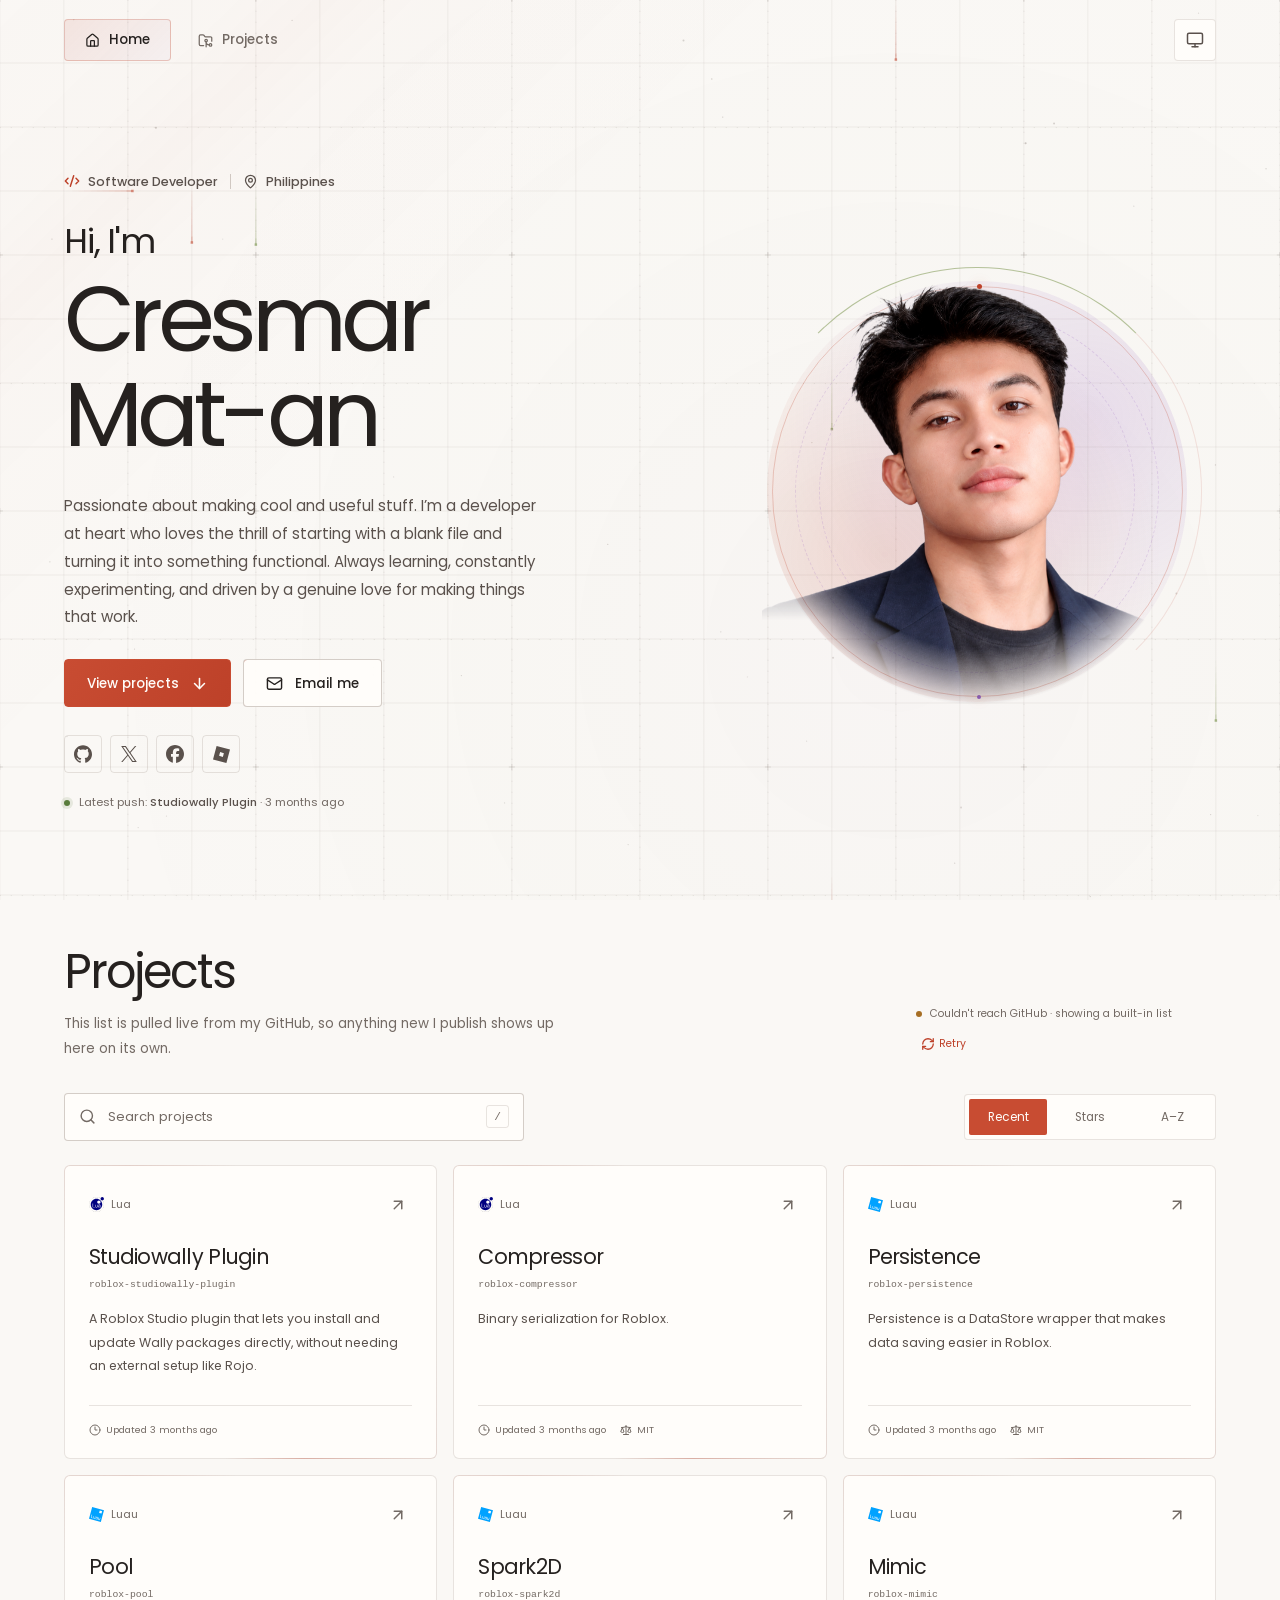
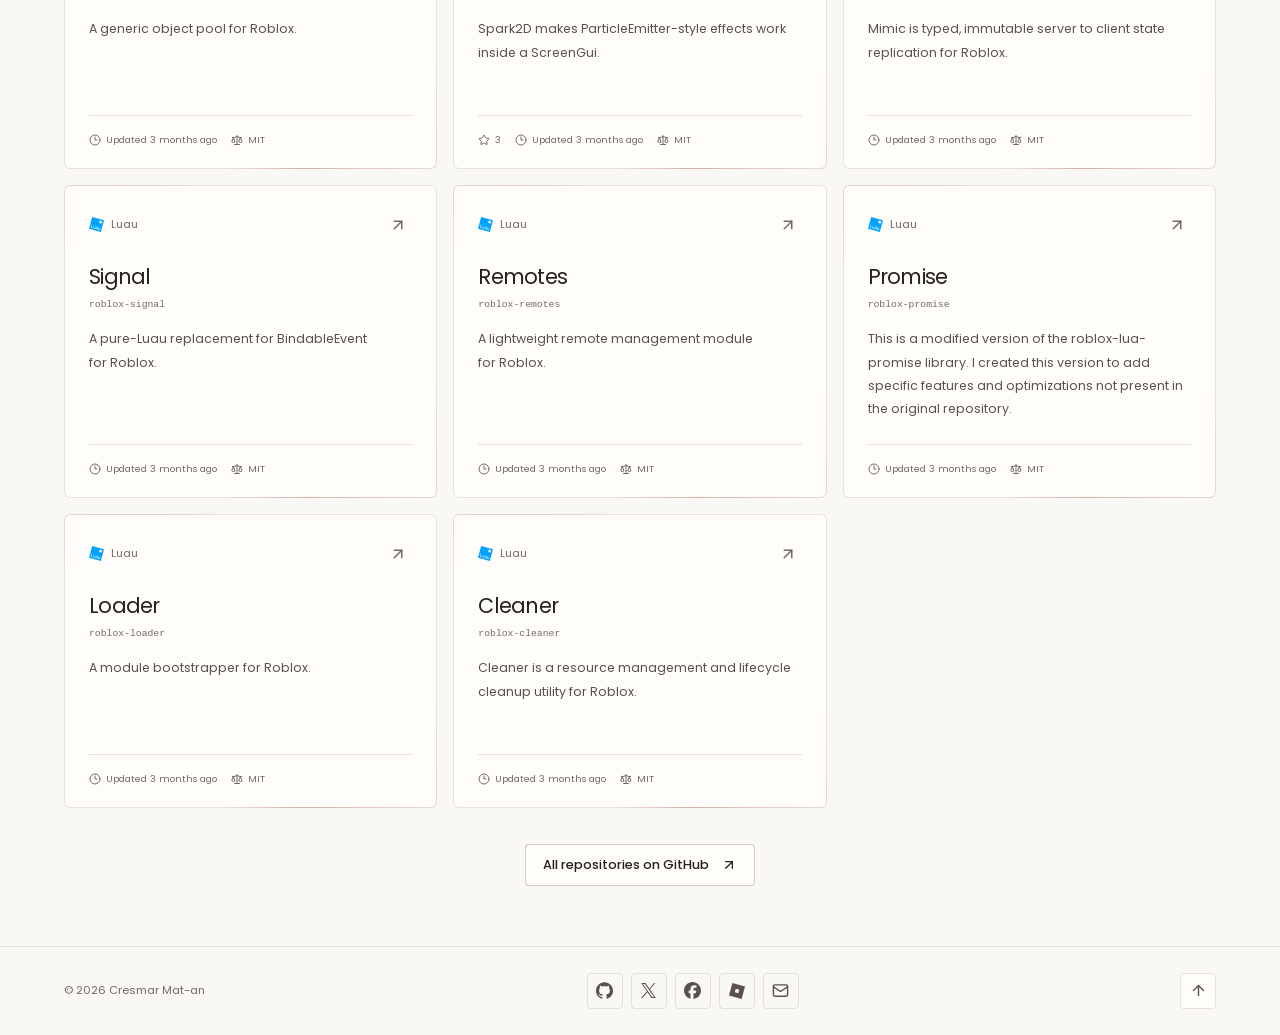
==== commit a31a2a46: "Remove scroll progress bar and header hover glow" ====
--- a/index.html
+++ b/index.html
@@ -48,7 +48,6 @@
 </head>
 <body>
   <a class="skip-link" href="#main">Skip to content</a>
-  <div id="progress" aria-hidden="true"></div>
   <canvas id="bg-canvas" aria-hidden="true"></canvas>
 
   <header class="nav">
--- a/css/styles.css
+++ b/css/styles.css
@@ -32,7 +32,6 @@
 .skip-link{position:fixed;top:-80px;left:20px;z-index:100;padding:12px 20px;background:var(--text);color:var(--bg);text-decoration:none;border-radius:4px}.skip-link:focus{top:12px}
 .muted{color:var(--muted)}.nowrap{white-space:nowrap}.icon-mono{filter:var(--icon-filter)}
 #bg-canvas{position:fixed;inset:0;display:block;width:100%;height:100%;z-index:0;pointer-events:none}
-#progress{position:fixed;top:0;left:0;right:0;height:2px;z-index:70;background:var(--accent);box-shadow:0 0 12px rgba(var(--accent-rgb),.6);transform:scaleX(0);transform-origin:left;pointer-events:none}
 /* Transparent at the top; an illuminated full-width glass bar after scrolling. */
 .nav{position:sticky;top:0;z-index:50;min-height:var(--nav-h);isolation:isolate;background:transparent;border-bottom:1px solid transparent;
  transition:background-color 360ms ease,border-color 360ms ease,box-shadow 360ms ease,backdrop-filter 360ms ease}
@@ -43,8 +42,6 @@
  transition:opacity 360ms ease;animation:header-current 12s linear infinite}
 .nav.scrolled::after{opacity:.65}
 .nav-inner{width:min(1280px,calc(100% - var(--gutter)*2));min-height:var(--nav-h);display:flex;align-items:center;justify-content:space-between;gap:20px;padding:8px 0;isolation:isolate}
-.nav-inner::after{content:"";position:absolute;inset:0;z-index:-1;pointer-events:none;
- background:radial-gradient(170px circle at var(--nav-pointer-x,50%) var(--nav-pointer-y,0%),rgba(var(--accent-rgb),.08),transparent 75%);opacity:var(--nav-glow,0);transition:opacity 300ms ease}
 .nav-links{position:relative;display:flex;align-items:center;gap:6px;isolation:isolate}
 .nav-link{position:relative;display:inline-flex;align-items:center;justify-content:center;gap:9px;min-height:42px;padding:8px 20px;
  color:var(--muted);text-decoration:none;font-size:.84rem;font-weight:500;border:1px solid transparent;border-radius:4px;overflow:hidden;
@@ -164,4 +161,4 @@
 @media(max-width:760px){:root{--nav-h:72px;--gutter:24px}.nav-inner{gap:14px}.nav-link{padding-inline:14px;font-size:.8rem}.hero{grid-template-columns:1fr;gap:28px;padding-block:52px 56px}.hero h1 .accent{font-size:clamp(4.5rem,12vw,6rem)}.hero h1 .nowrap{display:inline}.bio{max-width:62ch;font-size:.9rem}.hero-photo{width:min(420px,100%);margin-inline:auto}.portrait-stage{width:min(350px,100%);margin-inline:auto}.hero-meta{gap:16px}.eyebrow{margin-bottom:24px}.section{padding-block:38px 44px}.section-head{flex-direction:column;gap:20px;margin-bottom:24px}.sync{max-width:100%}.proj-card{padding:22px 20px 18px}}
 @media(max-width:540px){:root{--gutter:20px}.hero h1 .accent{font-size:clamp(4.1rem,13vw,5.3rem)}.hero h1 .nowrap{display:block}.hero h1{font-size:1.6rem}.hero{padding-top:40px;gap:24px}.eyebrow{font-size:.68rem;gap:10px}.eyebrow-item{gap:6px}.bio{margin-block:24px;font-size:.86rem}.cta-row{gap:10px}.cta-row .btn{padding-inline:17px}.nav-inner{gap:8px;padding-inline:0}.nav-link{padding-inline:12px}.nav-link svg{width:14px;height:14px}.toolbar{flex-direction:column;align-items:stretch;gap:12px}.search{flex-basis:auto;max-width:none}.search input{font-size:16px}.seg{width:100%;min-width:0}.proj-grid{grid-template-columns:1fr;gap:14px}.proj-card{min-height:270px;padding:24px}.proj-card h3{font-size:1.4rem}.proj-desc{font-size:.83rem}.proj-meta{font-size:.66rem}.proj-repo{font-size:.65rem}.footer-inner{flex-direction:column-reverse;justify-content:center;gap:18px}.footer-links{gap:10px}}
 @media(max-width:360px){.nav-link{padding-inline:10px}.hero h1 .accent{font-size:3.8rem}.cta-row .btn{padding-inline:13px;gap:8px;font-size:.78rem}.eyebrow svg{width:13px}.proj-card{padding:22px 18px}}
-@media(prefers-reduced-motion:reduce){html{scroll-behavior:auto}*,*::before,*::after{animation:none!important;transition-duration:.01ms!important;transition-delay:0ms!important}.js .reveal{opacity:1;transform:none}.photo-blend img{transform:none!important;translate:none!important}.control-ripple{display:none}.portrait-scan{display:none}#progress,body::before{display:none}}
+@media(prefers-reduced-motion:reduce){html{scroll-behavior:auto}*,*::before,*::after{animation:none!important;transition-duration:.01ms!important;transition-delay:0ms!important}.js .reveal{opacity:1;transform:none}.photo-blend img{transform:none!important;translate:none!important}.control-ripple{display:none}.portrait-scan{display:none}body::before{display:none}}
